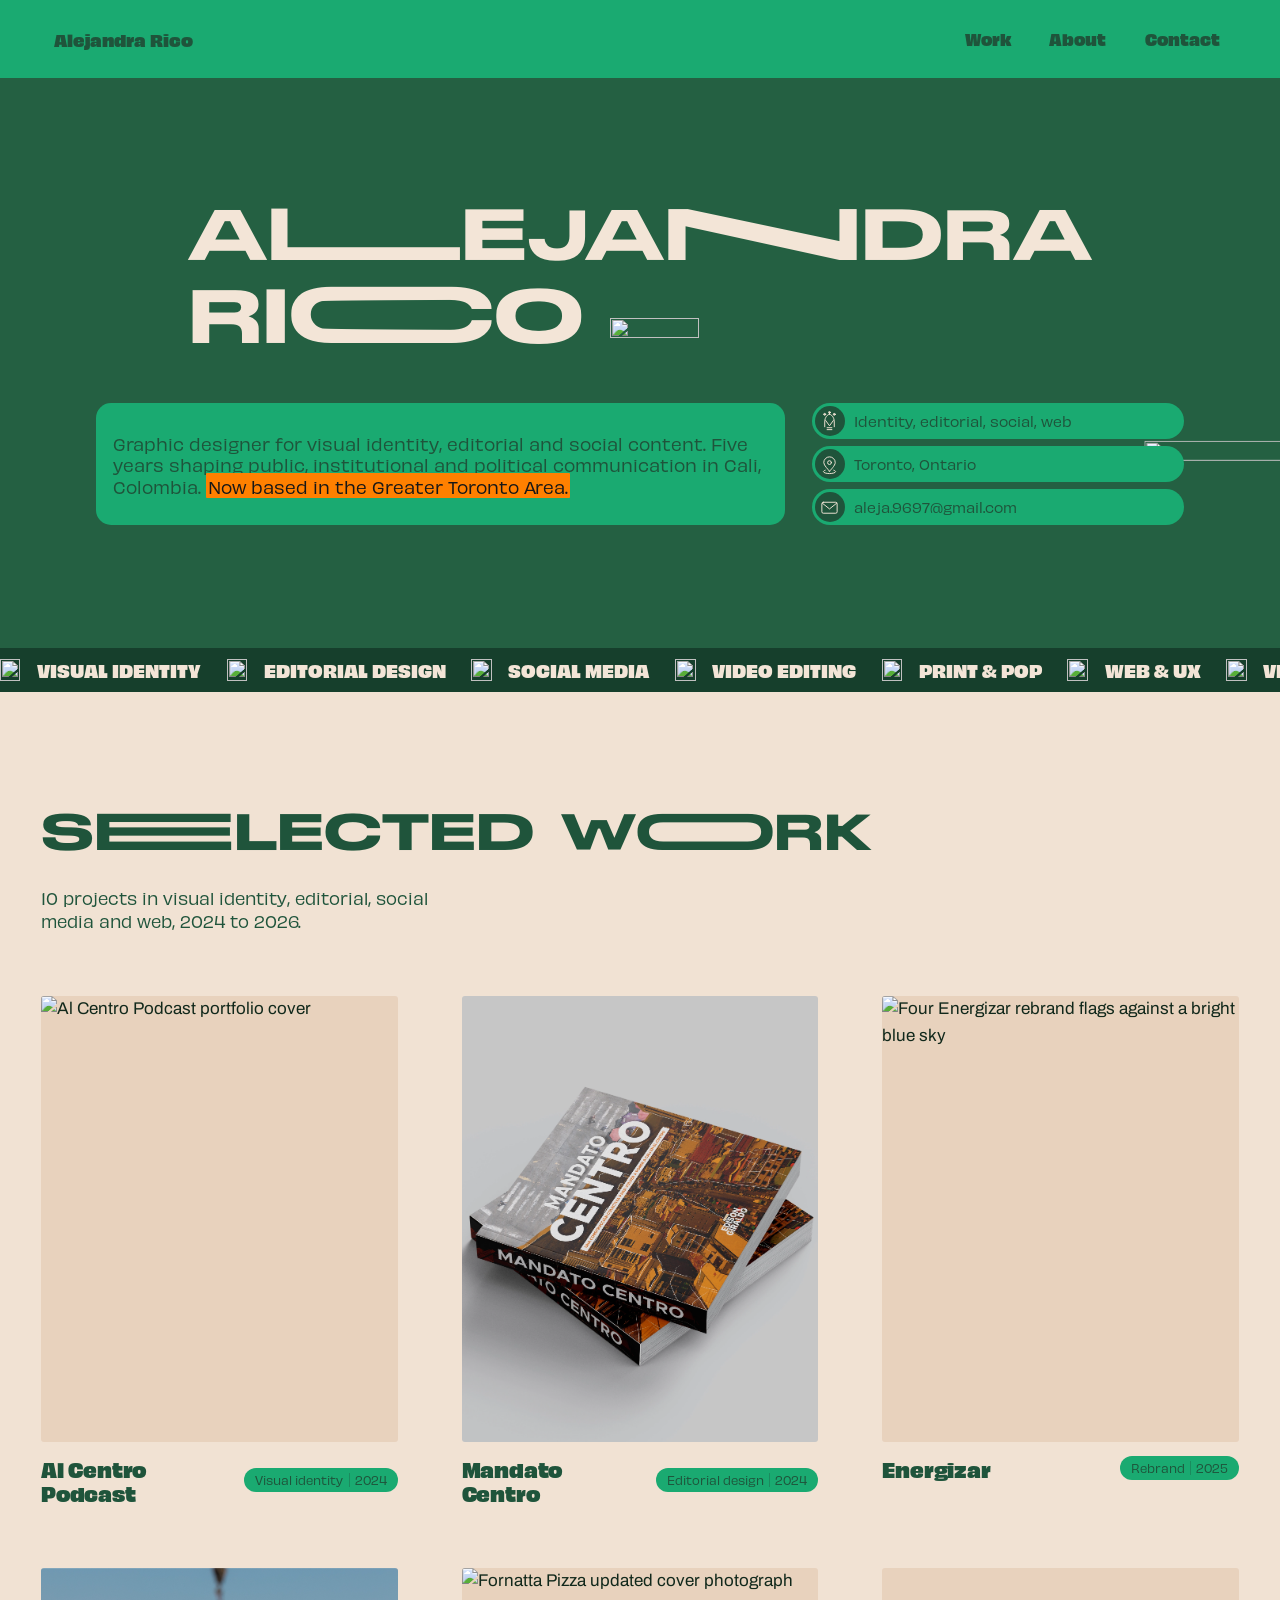
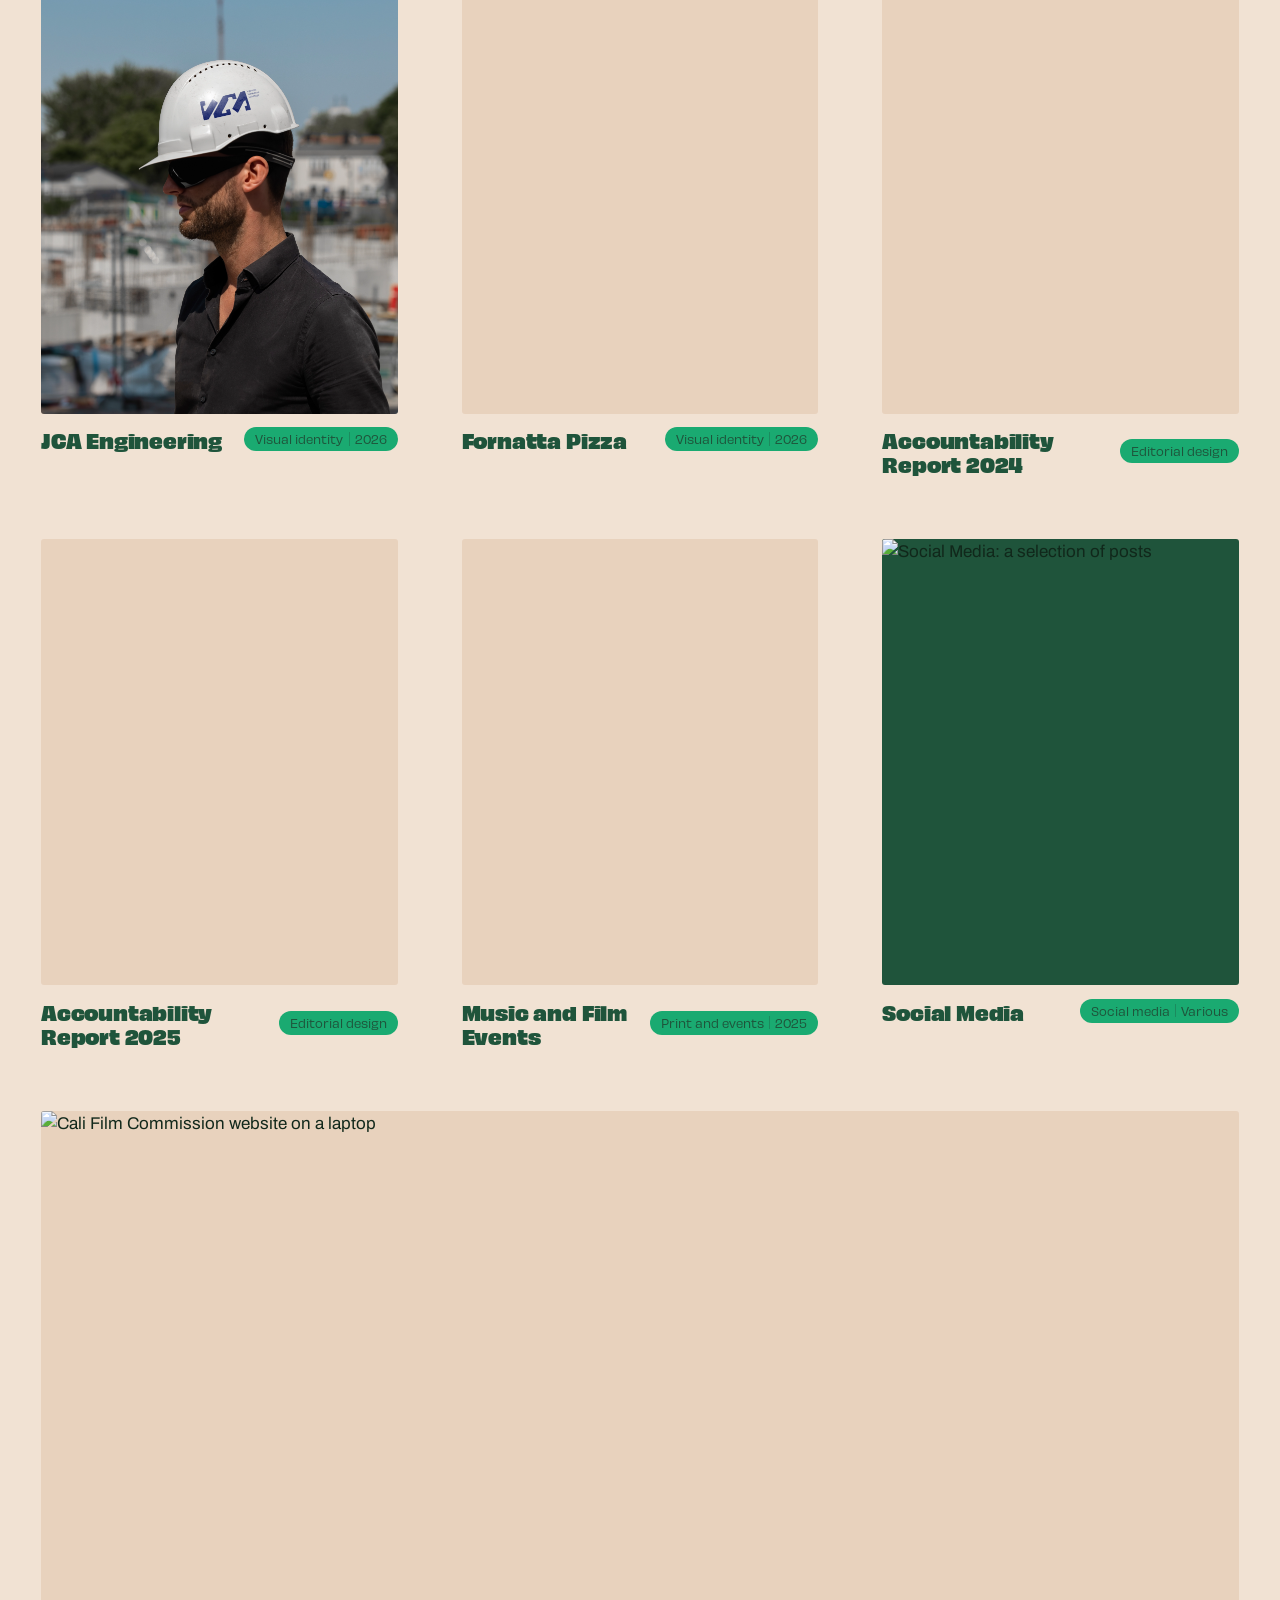
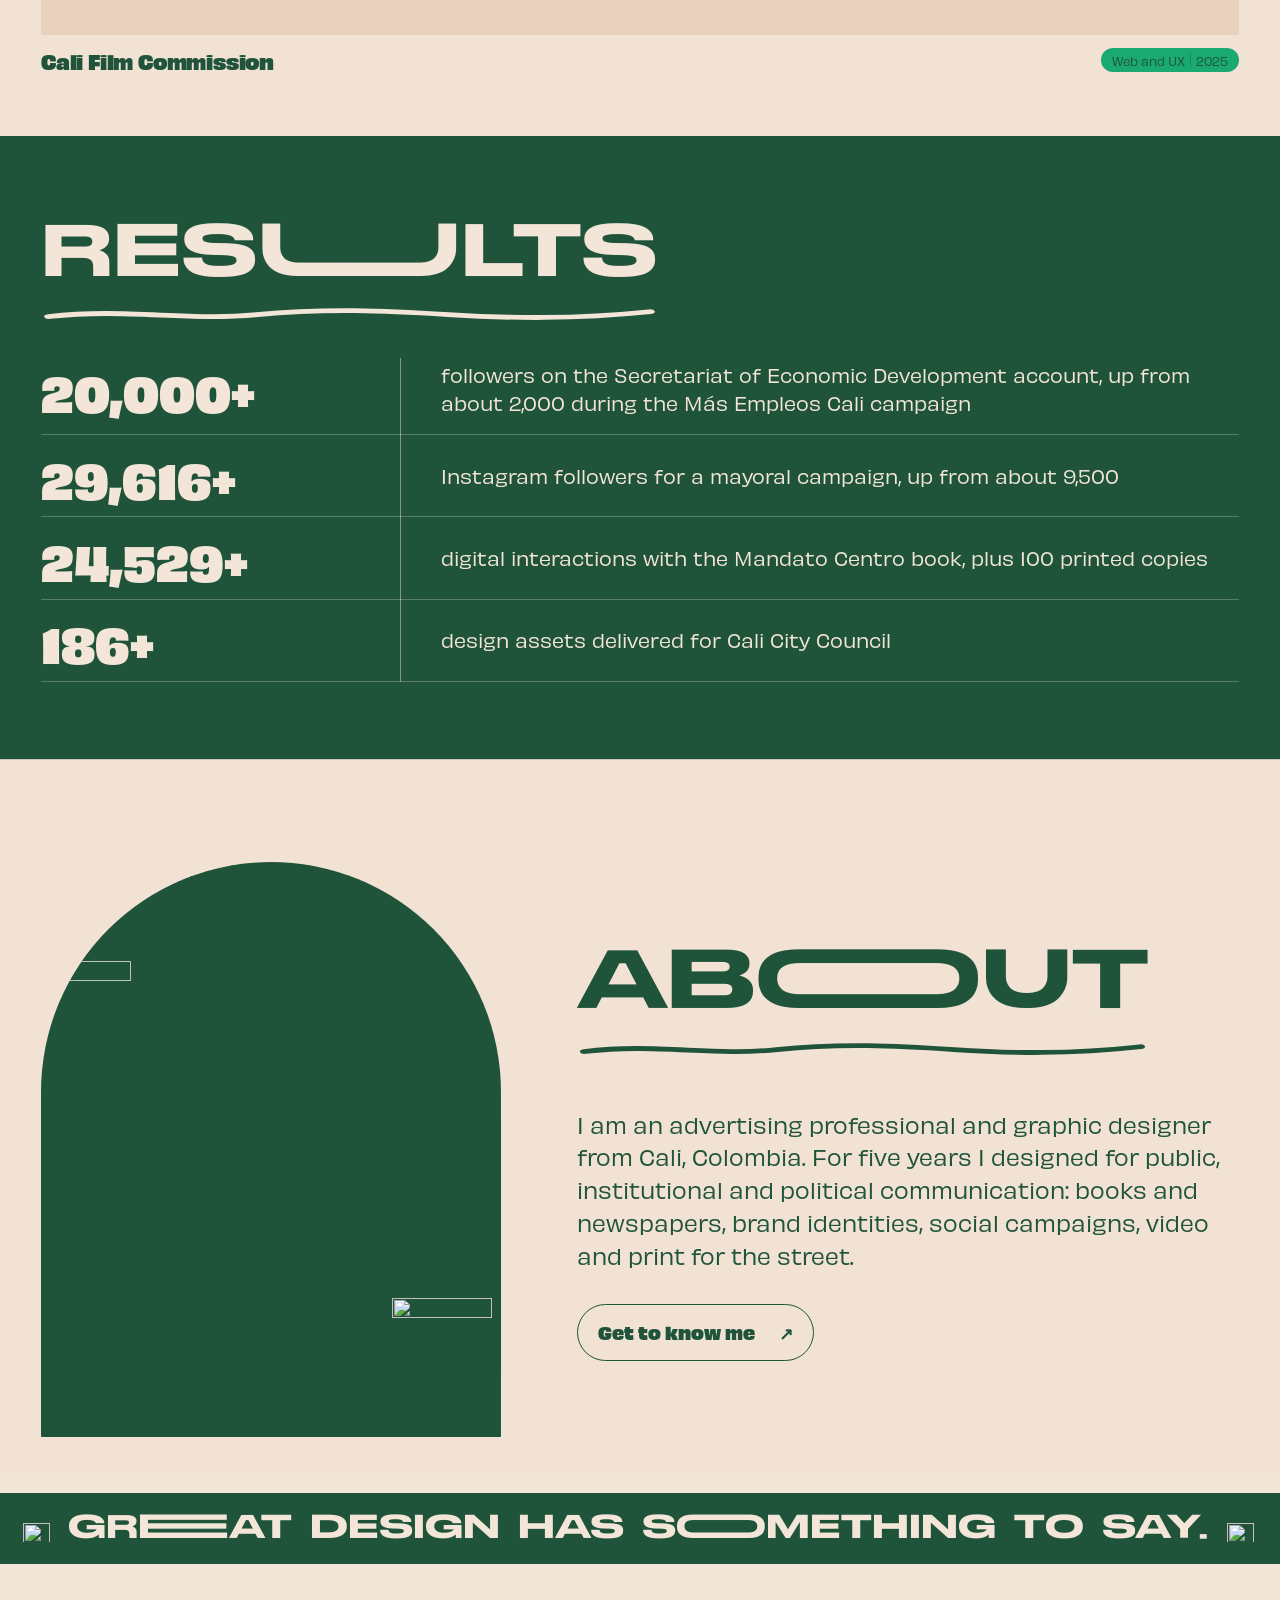
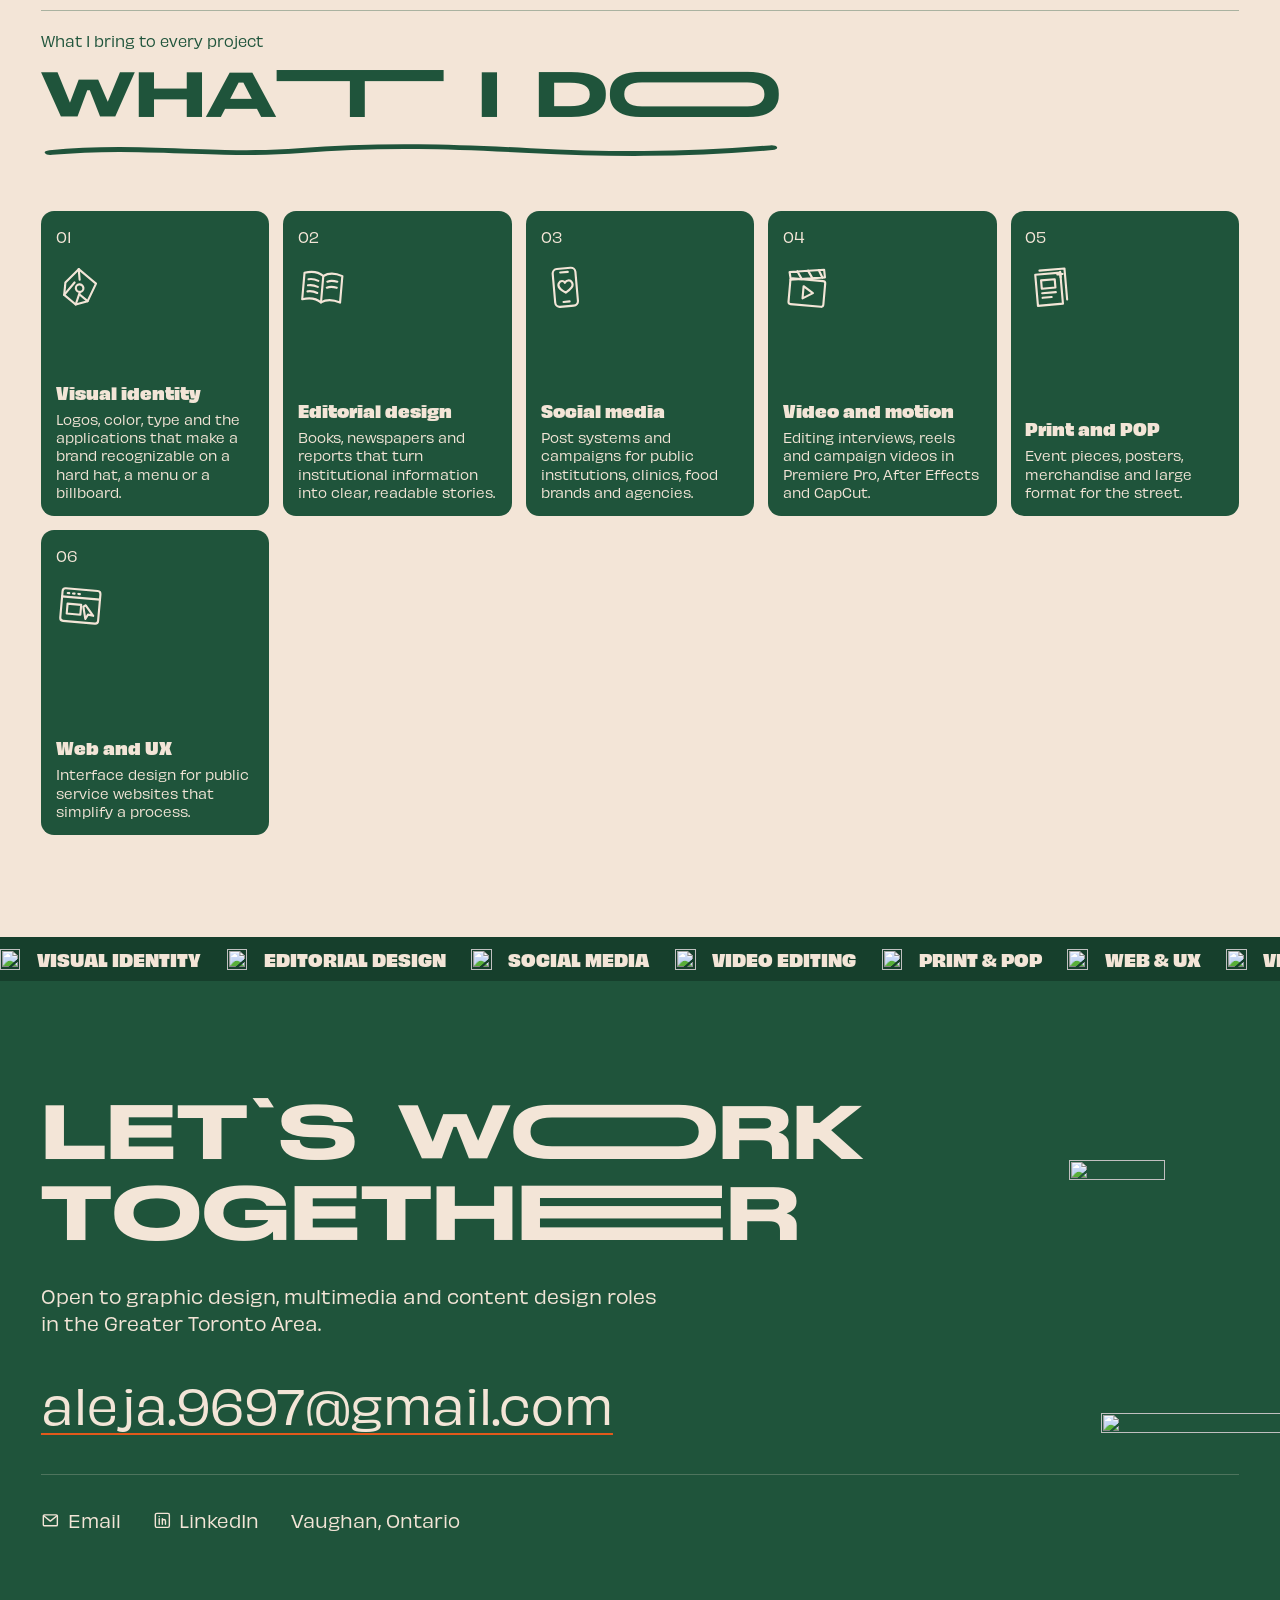
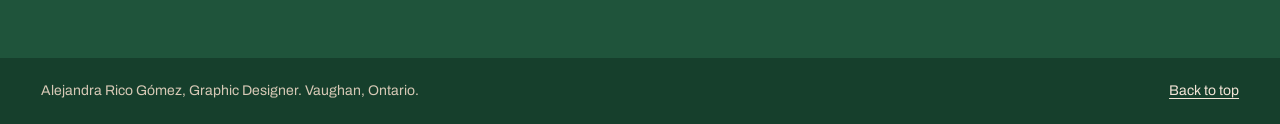
==== site/index.html @ 1a3ecdff "Update homepage covers for JCA and Accountability Report 2025" ====
<!doctype html>
<html lang="en">
<head>
<meta charset="utf-8">
<meta name="viewport" content="width=device-width, initial-scale=1">
<title>Alejandra Rico | Graphic Designer</title>
<meta name="description" content="Alejandra Rico is a graphic designer in the Greater Toronto Area working across visual identity, editorial design, social media and web.">
<meta name="theme-color" content="#1F543B">
<meta property="og:type" content="website">
<meta property="og:title" content="Alejandra Rico | Graphic Designer">
<meta property="og:description" content="Alejandra Rico is a graphic designer in the Greater Toronto Area working across visual identity, editorial design, social media and web.">
<meta property="og:image" content="https://alejandra-rico-portfolio.vercel.app/img/al-centro/01.webp">
<meta name="twitter:card" content="summary_large_image">
<link rel="icon" href="favicon.svg" type="image/svg+xml">
<link rel="preconnect" href="https://fonts.googleapis.com">
<link rel="preconnect" href="https://fonts.gstatic.com" crossorigin>
<link rel="stylesheet" href="https://fonts.googleapis.com/css2?family=Archivo:ital,wdth,wght@0,62..125,100..900;1,62..125,100..900&display=swap">
<link rel="stylesheet" href="assets/styles.css">
<script src="work-animation.js" defer></script></head>
<body class="is-home">

<a class="skip" href="#main">Skip to content</a>
<header class="site-header">
  <div class="wrap header-inner">
    <a class="brand" href=""><svg class="spark" viewBox="0 0 40 40" aria-hidden="true" focusable="false"><path d="M20 0l3.2 12.4L33.5 4.6l-6.1 11.2L40 20l-12.6 4.2 6.1 11.2-10.3-7.8L20 40l-3.2-12.4-10.3 7.8 6.1-11.2L0 20l12.6-4.2L6.5 4.6l10.3 7.8z"/></svg><span>Alejandra Rico</span></a>
    <nav aria-label="Main">
      <ul class="nav">
        <li><a href="#work">Work</a></li>
        <li><a href="about/">About</a></li>
        <li><a href="#contact">Contact</a></li>
      </ul>
    </nav>
  </div>
</header>
<main id="main">
<section class="hero hero-image-section hero-custom-grid" id="top" aria-labelledby="hero-custom-title">
  <div class="hero-intro-overlay" aria-hidden="true"><img class="hero-intro-star" src="/assets/img/estrella-marquee.svg" width="220" height="220" alt="" fetchpriority="high"></div>
  <div class="hero-grid-art" aria-hidden="true"></div>
  <img class="hero-side-star hero-side-star--left" src="/assets/img/star-side-left.svg" alt="" aria-hidden="true" width="1203" height="955">
  <img class="hero-side-star hero-side-star--right" src="/assets/img/star-side-right.svg" alt="" aria-hidden="true" width="802" height="1100">
  <div class="hero-grid-content">
    <h1 class="hero-grid-title" id="hero-custom-title">
      <span class="hero-grid-line hero-grid-line--first"><span class="hero-name-fit">ALLEJANNDRA</span></span>
      <span class="hero-grid-line hero-grid-line--second"><span class="hero-name-fit">RICCO</span><img class="hero-grid-star" src="/assets/img/estrella-marquee.svg" width="128" height="128" alt="" aria-hidden="true"></span>
    </h1>
    <div class="hero-grid-details hero-grid-details--html">
      <div class="hero-bio-card hero-enter hero-enter--bio">
        Graphic designer for visual identity, editorial and social content. Five years shaping public, institutional and political communication in Cali, Colombia. <span class="hero-bio-emphasis">Now based in the Greater Toronto Area.</span>
      </div>
      <div class="hero-info-card hero-enter hero-enter--facts" aria-label="Professional details">
        <div class="hero-info-pill"><span class="hero-pill-icon"><svg viewBox="0 0 44 44" aria-hidden="true"><path d="M12 33 V23 C12 12 19 7 22 7 C25 7 32 12 32 23 V33 M14 20 L22 31 L30 20 M17 35 H27 M17 39 H27 M10 7 L13 7 M22 3 V7 M31 7 L34 7"/><circle cx="12" cy="7" r="2"/><circle cx="22" cy="3" r="2"/><circle cx="32" cy="7" r="2"/></svg></span><span>Identity, editorial, social, web</span></div>
        <div class="hero-info-pill"><span class="hero-pill-icon"><svg viewBox="0 0 44 44" aria-hidden="true"><path d="M22 36 C20 33 10 24 10 18 A12 12 0 1 1 34 18 C34 24 24 34 22 36 Z"/><circle cx="22" cy="18" r="4"/><path d="M13 34 C4 37 12 41 22 41 C32 41 40 37 31 34"/></svg></span><span>Toronto, Ontario</span></div>
        <a class="hero-info-pill" href="mailto:aleja.9697@gmail.com"><span class="hero-pill-icon"><svg viewBox="0 0 44 44" aria-hidden="true"><rect x="6" y="11" width="32" height="23" rx="3"/><path d="M7 13 L22 25 L37 13"/></svg></span><span>aleja.9697@gmail.com</span></a>
      </div>
    </div>
  </div>
</section>

<div class="skills-marquee" role="region" aria-label="Graphic design skills">
  <div class="skills-marquee-track">
    <div class="skills-marquee-set" >
      <span class="skills-marquee-item"><img class="skills-marquee-star" src="/assets/img/estrella-marquee.svg" alt="" aria-hidden="true" width="22" height="23" loading="eager">VISUAL IDENTITY</span><span class="skills-marquee-item"><img class="skills-marquee-star" src="/assets/img/estrella-marquee.svg" alt="" aria-hidden="true" width="22" height="23" loading="eager">EDITORIAL DESIGN</span><span class="skills-marquee-item"><img class="skills-marquee-star" src="/assets/img/estrella-marquee.svg" alt="" aria-hidden="true" width="22" height="23" loading="eager">SOCIAL MEDIA</span><span class="skills-marquee-item"><img class="skills-marquee-star" src="/assets/img/estrella-marquee.svg" alt="" aria-hidden="true" width="22" height="23" loading="eager">VIDEO EDITING</span><span class="skills-marquee-item"><img class="skills-marquee-star" src="/assets/img/estrella-marquee.svg" alt="" aria-hidden="true" width="22" height="23" loading="eager">PRINT & POP</span><span class="skills-marquee-item"><img class="skills-marquee-star" src="/assets/img/estrella-marquee.svg" alt="" aria-hidden="true" width="22" height="23" loading="eager">WEB & UX</span>
    </div><div class="skills-marquee-set" aria-hidden="true">
      <span class="skills-marquee-item"><img class="skills-marquee-star" src="/assets/img/estrella-marquee.svg" alt="" aria-hidden="true" width="22" height="23" loading="eager">VISUAL IDENTITY</span><span class="skills-marquee-item"><img class="skills-marquee-star" src="/assets/img/estrella-marquee.svg" alt="" aria-hidden="true" width="22" height="23" loading="eager">EDITORIAL DESIGN</span><span class="skills-marquee-item"><img class="skills-marquee-star" src="/assets/img/estrella-marquee.svg" alt="" aria-hidden="true" width="22" height="23" loading="eager">SOCIAL MEDIA</span><span class="skills-marquee-item"><img class="skills-marquee-star" src="/assets/img/estrella-marquee.svg" alt="" aria-hidden="true" width="22" height="23" loading="eager">VIDEO EDITING</span><span class="skills-marquee-item"><img class="skills-marquee-star" src="/assets/img/estrella-marquee.svg" alt="" aria-hidden="true" width="22" height="23" loading="eager">PRINT & POP</span><span class="skills-marquee-item"><img class="skills-marquee-star" src="/assets/img/estrella-marquee.svg" alt="" aria-hidden="true" width="22" height="23" loading="eager">WEB & UX</span>
    </div>
  </div>
</div>

<section class="work" id="work" aria-labelledby="work-title">
  <div class="wrap">
    <div class="section-head">
      <h2 id="work-title" class="section-title work-custom-title"><span class="work-highlight-base">SEELECTED WOORK</span><span class="work-highlight-reveal" aria-hidden="true">SEELECTED WOORK</span></h2>
      <p class="section-note">10 projects in visual identity, editorial, social media and web, 2024 to 2026.</p>
    </div>
<div class="work-row">
  <a class="work-item span-7" href="work/al-centro/" style="--span:7">
    <span class="work-media"><img class="" src="img/al-centro/08.webp" width="4500" height="5625" alt="Al Centro Podcast portfolio cover" fetchpriority="high" decoding="async" style="object-position:50% 48%"><img class="work-lens-image" src="img/al-centro/12.webp" width="4500" height="5625" alt="" aria-hidden="true" loading="lazy" decoding="async"></span>
    <span class="work-caption">
      <span class="work-title">Al Centro Podcast</span>   
<span class="work-meta">
  <span class="work-tag"><span class="work-tag-discipline">Visual identity</span><span class="work-tag-year">2024</span></span>
</span>
    </span>
  </a>
  <a class="work-item span-5" href="work/mandato-centro/" style="--span:5">
    <span class="work-media"><img class="" src="img/mandato-centro/04.webp" width="3000" height="2250" alt="Mandato Centro book lying on a grey surface" fetchpriority="high" decoding="async" style="object-position:50% 50%"><img class="work-lens-image" src="img/mandato-centro/05.webp" width="3000" height="2250" alt="" aria-hidden="true" loading="lazy" decoding="async"></span>
    <span class="work-caption">
      <span class="work-title">Mandato Centro</span>   
<span class="work-meta">
  <span class="work-tag"><span class="work-tag-discipline">Editorial design</span><span class="work-tag-year">2024</span></span>
</span>
    </span>
  </a>
</div>
<div class="work-row">
  <a class="work-item span-4" href="work/energizar/" style="--span:4">
    <span class="work-media"><img class="" src="img/energizar/06.jpg" width="1536" height="1024" alt="Four Energizar rebrand flags against a bright blue sky" loading="lazy" decoding="async" style="object-position:50% 55%"><img class="work-lens-image" src="img/energizar/02.webp" width="1222" height="1287" alt="" aria-hidden="true" loading="lazy" decoding="async"></span>
    <span class="work-caption">
      <span class="work-title">Energizar</span>   
<span class="work-meta">
  <span class="work-tag"><span class="work-tag-discipline">Rebrand</span><span class="work-tag-year">2025</span></span>
</span>
    </span>
  </a>
  <a class="work-item span-4" href="work/jca/" style="--span:4">
    <span class="work-media"><img class="" src="img/jca/08.webp" width="5333" height="3557" alt="JCA Engineering portfolio cover" loading="lazy" decoding="async" style="object-position:57% 50%"><img class="work-lens-image" src="img/jca/02.webp" width="5000" height="3333" alt="" aria-hidden="true" loading="lazy" decoding="async"></span>
    <span class="work-caption">
      <span class="work-title">JCA Engineering</span>   
<span class="work-meta">
  <span class="work-tag"><span class="work-tag-discipline">Visual identity</span><span class="work-tag-year">2026</span></span>
</span>
    </span>
  </a>
  <a class="work-item span-4" href="work/fornatta/" style="--span:4">
    <span class="work-media"><img class="" src="img/fornatta/07.webp" width="4500" height="5625" alt="Fornatta Pizza updated cover photograph" loading="lazy" decoding="async" style="object-position:50% 40%"><img class="work-lens-image" src="img/fornatta/05.webp" width="2250" height="2813" alt="" aria-hidden="true" loading="lazy" decoding="async"></span>
    <span class="work-caption">
      <span class="work-title">Fornatta Pizza</span>   
<span class="work-meta">
  <span class="work-tag"><span class="work-tag-discipline">Visual identity</span><span class="work-tag-year">2026</span></span>
</span>
    </span>
  </a>
</div>
<div class="work-row">
  <a class="work-item span-6" href="work/accountability-report-2024/" style="--span:6">
    <span class="work-media"><img class="" src="img/accountability-report-2024/09.webp" width="5000" height="3333" alt="2024 accountability report featured photograph for homepage" loading="lazy" decoding="async" style="object-position:50% 50%"><img class="work-lens-image" src="img/accountability-report-2024/08.webp" width="1044" height="710" alt="" aria-hidden="true" loading="lazy" decoding="async"></span>
    <span class="work-caption">
      <span class="work-title">Accountability Report 2024</span>   
<span class="work-meta">
  <span class="work-tag"><span class="work-tag-discipline">Editorial design</span></span>
</span>
    </span>
  </a>
  <a class="work-item span-6" href="work/accountability-report-2025/" style="--span:6">
    <span class="work-media"><img class="" src="img/accountability-report-2025/04.webp" width="3016" height="4540" alt="The newspaper posted on a graffiti covered wall" loading="lazy" decoding="async" style="object-position:50% 50%"><img class="work-lens-image" src="img/accountability-report-2025/01.webp" width="2500" height="1667" alt="" aria-hidden="true" loading="lazy" decoding="async"></span>
    <span class="work-caption">
      <span class="work-title">Accountability Report 2025</span>   
<span class="work-meta">
  <span class="work-tag"><span class="work-tag-discipline">Editorial design</span></span>
</span>
    </span>
  </a>
</div>
<div class="work-row">
  <a class="work-item span-6" href="work/music-film-events/" style="--span:6">
    <span class="work-media"><img class="" src="img/music-film-events/01.jpg" width="1536" height="1024" alt="Cali Ruge poster in a street kiosk" loading="lazy" decoding="async" style="object-position:50% 35%"><img class="work-lens-image" src="img/music-film-events/05.webp" width="1200" height="1600" alt="" aria-hidden="true" loading="lazy" decoding="async"></span>
    <span class="work-caption">
      <span class="work-title">Music and Film Events</span>   
<span class="work-meta">
  <span class="work-tag"><span class="work-tag-discipline">Print and events</span><span class="work-tag-year">2025</span></span>
</span>
    </span>
  </a>
  <a class="work-item span-6 is-contain" href="work/social-media/" style="--span:6">
    <span class="work-media"><img class="" src="img/social-media/cover.webp" width="1410" height="1060" alt="Social Media: a selection of posts" loading="lazy" decoding="async"></span>
    <span class="work-caption">
      <span class="work-title">Social Media</span>   
<span class="work-meta">
  <span class="work-tag"><span class="work-tag-discipline">Social media</span><span class="work-tag-year">Various</span></span>
</span>
    </span>
  </a>
</div>
<div class="work-row">
  <a class="work-item span-12 is-featured-wide" href="work/cali-film-commission/" style="--span:12">
    <span class="work-media"><img class="" src="img/cali-film-commission/01.webp" width="1800" height="944" alt="Cali Film Commission website on a laptop" loading="lazy" decoding="async" style="object-position:50% 50%"><img class="work-lens-image" src="img/cali-film-commission/02.webp" width="820" height="1800" alt="" aria-hidden="true" loading="lazy" decoding="async"></span>
    <span class="work-caption">
      <span class="work-title">Cali Film Commission</span>   
<span class="work-meta">
  <span class="work-tag"><span class="work-tag-discipline">Web and UX</span><span class="work-tag-year">2025</span></span>
</span>
    </span>
  </a>
</div>
  </div>
</section>

<section class="about results-section" id="results" aria-labelledby="results-title">
  <div class="wrap impact-wrap">
    <h2 class="cv-title about-drawn-title" id="results-title"><span>RESUULTS</span><svg class="about-underline" viewBox="0 0 300 20" preserveAspectRatio="none" aria-hidden="true" focusable="false"><path d="M4 12 C 41 3, 71 17, 105 10 S 168 6, 198 10 S 259 15, 296 7" pathLength="100" /></svg></h2>
    <dl class="impact">
      <div class="impact-item"><dt class="impact-value">20,000+</dt><dd class="impact-label">followers on the Secretariat of Economic Development account, up from about 2,000 during the Más Empleos Cali campaign</dd></div>
      <div class="impact-item"><dt class="impact-value">30,000+</dt><dd class="impact-label">Instagram followers for a mayoral campaign, up from about 9,500</dd></div>
      <div class="impact-item"><dt class="impact-value">25,000+</dt><dd class="impact-label">digital interactions with the Mandato Centro book, plus 100 printed copies</dd></div>
      <div class="impact-item"><dt class="impact-value">190+</dt><dd class="impact-label">design assets delivered for Cali City Council</dd></div>
    </dl>
  </div>
</section>

<section class="about about-teaser" id="about" aria-labelledby="about-title">
  <div class="wrap about-grid">
    <figure class="about-portrait about-portrait--animated">
      <img class="" src="img/about/01.webp" width="619" height="1100" alt="Portrait of Alejandra Rico Gómez" loading="lazy" decoding="async">
      <img class="about-portrait-star" src="/assets/img/estrella-marquee.svg" alt="" aria-hidden="true" width="130" height="130" loading="lazy" decoding="async">
      <img class="about-portrait-star about-portrait-star--second" src="/assets/img/estrella-marquee.svg" alt="" aria-hidden="true" width="130" height="130" loading="lazy" decoding="async">
    </figure>
    <div class="about-body">
      <h2 id="about-title" class="section-title about-drawn-title"><span>ABOOUT</span><svg class="about-underline" viewBox="0 0 300 20" preserveAspectRatio="none" aria-hidden="true" focusable="false"><path d="M4 12 C 41 3, 71 17, 105 10 S 168 6, 198 10 S 259 15, 296 7" pathLength="100" /></svg></h2>
      <p class="lede">I am an advertising professional and graphic designer from Cali, Colombia. For five years I designed for public, institutional and political communication: books and newspapers, brand identities, social campaigns, video and print for the street.</p>
      <a class="about-cta" href="about/">Get to know me <span aria-hidden="true">↗</span></a>
    </div>
  </div>
</section>
<section class="quote-motion-section" aria-label="GREEAT DESIGN HAS SOOMETHING TO SAY.">
  <div class="quote-motion-band">
    <div class="quote-motion-track" aria-hidden="true">
      <div class="quote-motion-group"><span class="quote-motion-item"><img src="/assets/img/estrella-marquee.svg" width="42" height="42" alt="" aria-hidden="true"><span>GREEAT DESIGN HAS SOOMETHING TO SAY.</span><img src="/assets/img/estrella-marquee.svg" width="42" height="42" alt="" aria-hidden="true"></span><span class="quote-motion-item"><img src="/assets/img/estrella-marquee.svg" width="42" height="42" alt="" aria-hidden="true"><span>GREEAT DESIGN HAS SOOMETHING TO SAY.</span><img src="/assets/img/estrella-marquee.svg" width="42" height="42" alt="" aria-hidden="true"></span></div>
      <div class="quote-motion-group"><span class="quote-motion-item"><img src="/assets/img/estrella-marquee.svg" width="42" height="42" alt="" aria-hidden="true"><span>GREEAT DESIGN HAS SOOMETHING TO SAY.</span><img src="/assets/img/estrella-marquee.svg" width="42" height="42" alt="" aria-hidden="true"></span><span class="quote-motion-item"><img src="/assets/img/estrella-marquee.svg" width="42" height="42" alt="" aria-hidden="true"><span>GREEAT DESIGN HAS SOOMETHING TO SAY.</span><img src="/assets/img/estrella-marquee.svg" width="42" height="42" alt="" aria-hidden="true"></span></div>
    </div>
  </div>
</section>
<section class="services-section" id="services" aria-labelledby="services-title">
  <div class="wrap">
    <div class="services-heading">
      <span class="services-eyebrow">What I bring to every project</span>
      <h2 class="services-title about-drawn-title" id="services-title"><span>WHATT I DOO</span><svg class="about-underline" viewBox="0 0 300 20" preserveAspectRatio="none" aria-hidden="true" focusable="false"><path d="M4 12 C 41 3, 71 17, 105 10 S 168 6, 198 10 S 259 15, 296 7" pathLength="100" /></svg></h2>
    </div>
    <div class="services-grid">
      <article class="service-card service-card--0">
        <span class="service-number">01</span>
        <svg class="service-art" viewBox="0 0 64 64" fill="none" stroke="currentColor" stroke-width="2.8" stroke-linecap="round" stroke-linejoin="round" aria-hidden="true" focusable="false"><path d="M32 8 53 29 40 51 24 54 10 40 13 24Z"/><path d="M32 8v14M10 40l15-15M40 51l-9-9"/><circle cx="31" cy="33" r="5"/><path d="m31 38-7 16"/></svg>
        <div class="service-content">
          <h3 class="service-name">Visual identity</h3>
          <p class="service-description">Logos, color, type and the applications that make a brand recognizable on a hard hat, a menu or a billboard.</p>
        </div>
      </article>
      <article class="service-card service-card--1">
        <span class="service-number">02</span>
        <svg class="service-art" viewBox="0 0 64 64" fill="none" stroke="currentColor" stroke-width="2.8" stroke-linecap="round" stroke-linejoin="round" aria-hidden="true" focusable="false"><path d="M32 17c-7-5-16-5-25-2v35c9-3 18-3 25 2 7-5 16-5 25-2V15c-9-3-18-3-25 2Z"/><path d="M32 17v35M13 23c4-1 8-1 13 1M13 31c4-1 8-1 13 1M38 24c4-2 8-2 13-1M38 32c4-2 8-2 13-1"/><path d="M13 39c4-1 8-1 13 1"/></svg>
        <div class="service-content">
          <h3 class="service-name">Editorial design</h3>
          <p class="service-description">Books, newspapers and reports that turn institutional information into clear, readable stories.</p>
        </div>
      </article>
      <article class="service-card service-card--2">
        <span class="service-number">03</span>
        <svg class="service-art" viewBox="0 0 64 64" fill="none" stroke="currentColor" stroke-width="2.8" stroke-linecap="round" stroke-linejoin="round" aria-hidden="true" focusable="false"><rect x="17" y="7" width="30" height="50" rx="6"/><path d="M27 12h10M28 51h8"/><path d="M32 39c-6-4-11-8-8-13 2-4 7-3 8 0 2-3 7-4 9 0 3 5-2 9-9 13Z"/></svg>
        <div class="service-content">
          <h3 class="service-name">Social media</h3>
          <p class="service-description">Post systems and campaigns for public institutions, clinics, food brands and agencies.</p>
        </div>
      </article>
      <article class="service-card service-card--3">
        <span class="service-number">04</span>
        <svg class="service-art" viewBox="0 0 64 64" fill="none" stroke="currentColor" stroke-width="2.8" stroke-linecap="round" stroke-linejoin="round" aria-hidden="true" focusable="false"><rect x="9" y="22" width="46" height="34" rx="3"/><path d="M9 22 7 14 52 7l2 10-45 7M17 12l7 10M31 10l7 10M45 8l6 10"/><path d="m27 31 13 8-13 8V31Z"/></svg>
        <div class="service-content">
          <h3 class="service-name">Video and motion</h3>
          <p class="service-description">Editing interviews, reels and campaign videos in Premiere Pro, After Effects and CapCut.</p>
        </div>
      </article>
      <article class="service-card service-card--4">
        <span class="service-number">05</span>
        <svg class="service-art" viewBox="0 0 64 64" fill="none" stroke="currentColor" stroke-width="2.8" stroke-linecap="round" stroke-linejoin="round" aria-hidden="true" focusable="false"><path d="M15 14h33v41H15zM21 9h33v41"/><path d="M22 22h18v11H22zM22 39h18M22 45h12"/><path d="M44 16h7m-3-3v7"/></svg>
        <div class="service-content">
          <h3 class="service-name">Print and POP</h3>
          <p class="service-description">Event pieces, posters, merchandise and large format for the street.</p>
        </div>
      </article>
      <article class="service-card service-card--5">
        <span class="service-number">06</span>
        <svg class="service-art" viewBox="0 0 64 64" fill="none" stroke="currentColor" stroke-width="2.8" stroke-linecap="round" stroke-linejoin="round" aria-hidden="true" focusable="false"><rect x="7" y="10" width="50" height="43" rx="4"/><path d="M7 21h50M14 16h2M21 16h2M28 16h2M15 30h18v13H15z"/><path d="m39 30 11 13-7-1-3 6-4-16Z"/></svg>
        <div class="service-content">
          <h3 class="service-name">Web and UX</h3>
          <p class="service-description">Interface design for public service websites that simplify a process.</p>
        </div>
      </article>
    </div>
  </div>
</section>

<div class="skills-marquee" role="region" aria-label="Graphic design skills">
  <div class="skills-marquee-track">
    <div class="skills-marquee-set" >
      <span class="skills-marquee-item"><img class="skills-marquee-star" src="/assets/img/estrella-marquee.svg" alt="" aria-hidden="true" width="22" height="23" loading="eager">VISUAL IDENTITY</span><span class="skills-marquee-item"><img class="skills-marquee-star" src="/assets/img/estrella-marquee.svg" alt="" aria-hidden="true" width="22" height="23" loading="eager">EDITORIAL DESIGN</span><span class="skills-marquee-item"><img class="skills-marquee-star" src="/assets/img/estrella-marquee.svg" alt="" aria-hidden="true" width="22" height="23" loading="eager">SOCIAL MEDIA</span><span class="skills-marquee-item"><img class="skills-marquee-star" src="/assets/img/estrella-marquee.svg" alt="" aria-hidden="true" width="22" height="23" loading="eager">VIDEO EDITING</span><span class="skills-marquee-item"><img class="skills-marquee-star" src="/assets/img/estrella-marquee.svg" alt="" aria-hidden="true" width="22" height="23" loading="eager">PRINT & POP</span><span class="skills-marquee-item"><img class="skills-marquee-star" src="/assets/img/estrella-marquee.svg" alt="" aria-hidden="true" width="22" height="23" loading="eager">WEB & UX</span>
    </div><div class="skills-marquee-set" aria-hidden="true">
      <span class="skills-marquee-item"><img class="skills-marquee-star" src="/assets/img/estrella-marquee.svg" alt="" aria-hidden="true" width="22" height="23" loading="eager">VISUAL IDENTITY</span><span class="skills-marquee-item"><img class="skills-marquee-star" src="/assets/img/estrella-marquee.svg" alt="" aria-hidden="true" width="22" height="23" loading="eager">EDITORIAL DESIGN</span><span class="skills-marquee-item"><img class="skills-marquee-star" src="/assets/img/estrella-marquee.svg" alt="" aria-hidden="true" width="22" height="23" loading="eager">SOCIAL MEDIA</span><span class="skills-marquee-item"><img class="skills-marquee-star" src="/assets/img/estrella-marquee.svg" alt="" aria-hidden="true" width="22" height="23" loading="eager">VIDEO EDITING</span><span class="skills-marquee-item"><img class="skills-marquee-star" src="/assets/img/estrella-marquee.svg" alt="" aria-hidden="true" width="22" height="23" loading="eager">PRINT & POP</span><span class="skills-marquee-item"><img class="skills-marquee-star" src="/assets/img/estrella-marquee.svg" alt="" aria-hidden="true" width="22" height="23" loading="eager">WEB & UX</span>
    </div>
  </div>
</div>
</main>
<section class="contact" id="contact" aria-labelledby="contact-title">
  <img class="contact-side-star contact-side-star--left" src="/assets/img/star-side-left.svg" alt="" aria-hidden="true" width="1203" height="955">
  <img class="contact-side-star contact-side-star--right" src="/assets/img/star-side-right.svg" alt="" aria-hidden="true" width="802" height="1100">
  <div class="wrap">
    <h2 class="contact-title" id="contact-title">LET’S WOORK TOGETHEER</h2>
    <img class="contact-accent-star" src="/assets/img/estrella-marquee.svg" alt="" aria-hidden="true" width="140" height="140" loading="lazy" decoding="async">
    <p class="contact-lede">Open to graphic design, multimedia and content design roles in the Greater Toronto Area.</p>
    <a class="contact-email" href="mailto:aleja.9697@gmail.com">aleja.9697@gmail.com</a>
    <ul class="contact-links">
      <li><a href="mailto:aleja.9697@gmail.com"><svg class="icon" viewBox="0 0 24 24" aria-hidden="true" focusable="false"><rect x="3" y="5" width="18" height="14" rx="1.5"/><path d="m3.5 6 8.5 7 8.5-7"/></svg><span>Email</span></a></li>
      <li><a href="https://www.linkedin.com/in/alexaricogo01/" target="_blank" rel="noopener"><svg class="icon" viewBox="0 0 24 24" aria-hidden="true" focusable="false"><rect x="3" y="3" width="18" height="18" rx="2"/><path d="M8 10v7M8 7v.01M12 17v-4a2 2 0 0 1 4 0v4M12 10v7"/></svg><span>LinkedIn</span></a></li>
      <li class="contact-place">Vaughan, Ontario</li>
    </ul>
  </div>
</section>
<footer class="site-footer">
  <div class="wrap footer-inner">
    <p>Alejandra Rico Gómez, Graphic Designer. Vaughan, Ontario.</p>
    <p><a href="#top">Back to top</a></p>
  </div>
</footer>
</body>
</html>
---- site/assets/styles.css ----
/* Alejandra Rico portfolio
   Palette and type drawn from her own portfolio: forest green, sand, ember spark.
   Typeface: Archivo (variable width + weight). */

@font-face {
  font-family: 'Stretch Pro';
  src: url('./fonts/StretchPro.otf') format('opentype');
  font-weight: 400;
  font-style: normal;
  font-display: swap;
}
@font-face {
  font-family: 'Obviously';
  src: url('./fonts/fonnts.com-Obviously_Blck.otf') format('opentype');
  font-weight: 900;
  font-style: normal;
  font-display: swap;
}
@font-face {
  font-family: 'Obviously';
  src: url('./fonts/fonnts.com-Obviously.otf') format('opentype');
  font-weight: 400;
  font-style: normal;
  font-display: swap;
}
:root {
  --forest: #1f543b;
  --forest-deep: #163f2c;
  --sand: #f1e2d3;
  --sand-deep: #e8d2bd;
  --paper: #f8efe6;
  --ink: #11281b;
  --ink-soft: #3f5446;
  --on-forest: #f3e5d7;
  --on-forest-soft: #d7c9b6;
  --ember: #e2591b;
  --rule: rgba(17, 40, 27, 0.16);
  --rule-forest: rgba(243, 229, 215, 0.22);

  --gutter: clamp(1rem, 3.2vw, 2.75rem);
  --max: 1440px;
  --space-1: 0.5rem;
  --space-2: 1rem;
  --space-3: 1.5rem;
  --space-4: 2.5rem;
  --space-5: 4rem;
  --space-6: clamp(4rem, 9vw, 8rem);

  --text: 1.0625rem;
  --small: 0.875rem;
  --ease: cubic-bezier(0.2, 0.7, 0.1, 1);
  color-scheme: light;
}

*,
*::before,
*::after { box-sizing: border-box; }

html { -webkit-text-size-adjust: 100%; scroll-behavior: smooth; }
@media (prefers-reduced-motion: reduce) { html { scroll-behavior: auto; } }

body {
  margin: 0;
  background: var(--sand);
  color: var(--ink);
  font-family: 'Archivo', system-ui, -apple-system, 'Segoe UI', sans-serif;
  font-size: var(--text);
  line-height: 1.55;
  font-stretch: 100%;
  font-weight: 400;
  -webkit-font-smoothing: antialiased;
  text-rendering: optimizeLegibility;
}

::selection { background: var(--forest); color: var(--on-forest); }
.hero ::selection, .contact ::selection { background: var(--on-forest); color: var(--forest); }
html { scrollbar-color: var(--forest) var(--sand-deep); }

img { display: block; max-width: 100%; height: auto; }
h1, h2, h3, p, dl, dd, ul, ol, figure { margin: 0; }
ul, ol { padding: 0; list-style: none; }
a { color: inherit; }

:focus-visible {
  outline: 2px solid var(--ember);
  outline-offset: 3px;
  border-radius: 2px;
}

.wrap {
  width: 100%;
  max-width: var(--max);
  margin-inline: auto;
  padding-inline: var(--gutter);
}

.icon {
  width: 1.1em;
  height: 1.1em;
  fill: none;
  stroke: currentColor;
  stroke-width: 1.8;
  stroke-linecap: round;
  stroke-linejoin: round;
  flex: none;
}

.spark { fill: var(--ember); flex: none; }

.skip {
  position: absolute;
  left: var(--gutter);
  top: -100px;
  background: var(--ink);
  color: var(--paper);
  padding: 0.6rem 1rem;
  z-index: 10;
  text-decoration: none;
}
.skip:focus { top: 0.75rem; }

/* ---------- Header ---------- */
.site-header { position: relative; z-index: 2; }
.is-home .site-header { background: var(--forest); color: var(--on-forest); }
.header-inner {
  display: flex;
  align-items: center;
  justify-content: space-between;
  gap: var(--space-2);
  min-height: 4.25rem;
}
.brand {
  display: inline-flex;
  align-items: center;
  gap: 0.55rem;
  text-decoration: none;
  font-weight: 700;
  font-stretch: 115%;
  font-size: 1rem;
  letter-spacing: -0.005em;
  min-height: 44px;
}
.brand .spark { width: 1rem; height: 1rem; transition: transform 0.6s var(--ease); }
.brand:hover .spark { transform: rotate(45deg); }
.nav { display: flex; gap: clamp(0.25rem, 2vw, 1.75rem); }
.nav a {
  display: inline-flex;
  align-items: center;
  min-height: 44px;
  padding-inline: 0.4rem;
  text-decoration: none;
  font-size: 0.95rem;
  font-weight: 500;
  background-image: linear-gradient(currentColor, currentColor);
  background-size: 0 1.5px;
  background-repeat: no-repeat;
  background-position: 0.4rem calc(100% - 0.7rem);
  transition: background-size 0.3s var(--ease);
}
.nav a:hover { background-size: calc(100% - 0.8rem) 1.5px; }

/* ---------- Hero ---------- */
.hero {
  background: var(--forest);
  color: var(--on-forest);
  padding-block: clamp(2rem, 6vw, 5rem) clamp(2.5rem, 6vw, 5rem);
  overflow: hidden;
}
.hero .wrap { container-type: inline-size; }
.hero-name {
  font-family: 'Stretch Pro', sans-serif;
  font-stretch: normal;
  font-weight: 400;
  text-transform: uppercase;
  font-size: calc(100cqi / 12.5);
  line-height: 0.95;
  letter-spacing: 0;
  color: var(--on-forest);
}
.hero-name .line { display: flex; align-items: flex-start; gap: 0.08em; overflow: hidden; padding-bottom: 0.04em; }
.hero-name .line > span { display: block; }
.hero-name .spark { width: 0.34em; height: 0.34em; margin-top: 0.06em; }
@media (prefers-reduced-motion: no-preference) {
  .hero-name .line > span { animation: rise 0.9s var(--ease) both; }
  .hero-name .line:nth-child(2) > span { animation-delay: 0.08s; }
  .hero-name .spark { animation: spin-in 1.1s 0.25s var(--ease) both; }
  .hero-foot { animation: fade 0.8s 0.35s var(--ease) both; }
}
@keyframes rise { from { transform: translateY(105%); } to { transform: none; } }
@keyframes spin-in { from { transform: rotate(-90deg) scale(0.2); opacity: 0; } to { transform: none; opacity: 1; } }
@keyframes fade { from { opacity: 0; } to { opacity: 1; } }

.hero-foot {
  display: grid;
  grid-template-columns: minmax(0, 1.25fr) minmax(0, 1fr);
  gap: var(--space-4);
  margin-top: clamp(2rem, 5vw, 4rem);
  padding-top: var(--space-3);
  border-top: 1px solid var(--rule-forest);
}
.hero-statement {
  font-size: clamp(1.15rem, 1.9vw, 1.6rem);
  line-height: 1.35;
  font-weight: 400;
  max-width: 34ch;
  text-wrap: pretty;
}
.hero-statement a { color: inherit; }
.hero-facts { display: grid; gap: 0.9rem; align-content: start; font-size: 0.95rem; }
.hero-facts div { display: grid; grid-template-columns: 6.5rem 1fr; gap: 1rem; }
.hero-facts dt { color: var(--on-forest-soft); }
.hero-facts a { text-decoration-thickness: 1px; text-underline-offset: 3px; overflow-wrap: anywhere; }
.hero-facts a:hover { color: #fff; }

/* ---------- Section heads ---------- */
.section-head {
  display: flex;
  justify-content: space-between;
  align-items: baseline;
  gap: var(--space-3);
  flex-wrap: wrap;
  margin-bottom: var(--space-4);
}
.section-title {
  font-stretch: 125%;
  font-weight: 800;
  font-size: clamp(1.9rem, 4.4vw, 3.6rem);
  line-height: 0.95;
  letter-spacing: -0.02em;
  text-transform: uppercase;
}
.section-note { color: var(--ink-soft); max-width: 36ch; font-size: 0.95rem; }

/* ---------- Work grid ---------- */
.work { padding-block: var(--space-6) var(--space-5); }
.work-row {
  display: grid;
  grid-template-columns: repeat(12, minmax(0, 1fr));
  column-gap: clamp(0.75rem, 1.6vw, 1.5rem);
  margin-bottom: clamp(2rem, 4vw, 3.5rem);
}
.work-item {
  grid-column: span var(--span);
  text-decoration: none;
  display: block;
}
.work-media {
  display: block;
  overflow: hidden;
  height: clamp(260px, 36vw, 600px);
  background: var(--sand-deep);
  border-radius: 3px;
}
.work-row:has(.span-4) .work-media { height: clamp(260px, 32vw, 520px); }
.work-media img {
  width: 100%;
  height: 100%;
  object-fit: cover;
  transition: transform 0.9s var(--ease);
}
.work-item:hover .work-media img { transform: scale(1.025); }
.work-item.is-contain .work-media { background: var(--forest); }
.work-item.is-contain .work-media img { object-fit: contain; }
.work-caption {
  display: flex;
  justify-content: space-between;
  align-items: baseline;
  gap: 1rem;
  padding-top: 0.85rem;
}
.work-title {
  font-stretch: 112%;
  font-weight: 700;
  font-size: clamp(1.05rem, 1.5vw, 1.3rem);
  line-height: 1.2;
  letter-spacing: -0.01em;
}
.work-item:hover .work-title { text-decoration: underline; text-decoration-thickness: 1.5px; text-underline-offset: 4px; }
.work-meta {
  display: flex;
  gap: 1rem;
  color: var(--ink-soft);
  font-size: var(--small);
  white-space: nowrap;
}

/* ---------- About ---------- */
.about { padding-block: var(--space-5) var(--space-6); border-top: 1px solid var(--rule); }
.about-grid {
  display: grid;
  grid-template-columns: minmax(0, 5fr) minmax(0, 7fr);
  gap: clamp(2rem, 5vw, 5rem);
  align-items: end;
}
.about-portrait {
  background: var(--forest);
  border-radius: 999px 999px 3px 3px;
  overflow: hidden;
  aspect-ratio: 4 / 5;
  display: flex;
  align-items: flex-end;
  justify-content: center;
  max-width: 460px;
}
.about-portrait img { width: 70%; height: auto; }
.about-body { display: grid; gap: 1.1rem; max-width: 62ch; }
.about-body .section-title { margin-bottom: 0.4rem; }
.about-body p { color: var(--ink-soft); text-wrap: pretty; }
.about-body .lede { color: var(--ink); font-size: clamp(1.15rem, 1.7vw, 1.4rem); line-height: 1.4; }

.impact-wrap { margin-top: var(--space-6); }
.impact { display: grid; }
.impact-item {
  display: grid;
  grid-template-columns: minmax(9rem, 3fr) minmax(0, 7fr);
  gap: 0.25rem clamp(1rem, 3vw, 3rem);
  align-items: center;
  padding-block: 1.1rem;
  border-bottom: 1px solid var(--rule);
}
.impact-item:first-child { padding-top: 0.2rem; }
.impact-value {
  font-stretch: 125%;
  font-weight: 800;
  font-size: clamp(1.9rem, 3.6vw, 3.2rem);
  line-height: 1;
  letter-spacing: -0.02em;
  color: var(--forest);
  font-variant-numeric: tabular-nums;
}
.impact-label { font-size: clamp(1rem, 1.4vw, 1.2rem); color: var(--ink); max-width: 52ch; }

.cv {
  display: grid;
  grid-template-columns: minmax(0, 7fr) minmax(0, 5fr);
  gap: clamp(2rem, 5vw, 5rem);
  margin-top: var(--space-6);
}
.cv-title {
  font-size: var(--small);
  font-weight: 600;
  color: var(--ink-soft);
  padding-bottom: 0.75rem;
  margin-bottom: var(--space-3);
  border-bottom: 1px solid var(--rule);
}
.exp-list { display: grid; gap: var(--space-4); }
.exp-role { font-stretch: 112%; font-weight: 700; font-size: 1.2rem; line-height: 1.25; }
.exp-org { color: var(--ink-soft); margin-top: 0.15rem; }
.exp ul { margin-top: 0.8rem; display: grid; gap: 0.45rem; }
.exp ul li { position: relative; padding-left: 1.1rem; max-width: 62ch; }
.exp ul li::before {
  content: '';
  position: absolute;
  left: 0;
  top: 0.68em;
  width: 0.45rem;
  height: 2px;
  background: var(--ember);
}
.cv-side { display: grid; gap: var(--space-4); align-content: start; }
.plain-list { display: grid; gap: 1rem; }
.plain-list li { display: grid; gap: 0.1rem; }
.strong { font-weight: 600; }
.plain-list li span:not(.strong) { color: var(--ink-soft); font-size: 0.95rem; }
.tool-line { color: var(--ink); line-height: 1.7; }

.capabilities { margin-top: var(--space-6); }
.cap-list {
  display: grid;
  grid-template-columns: repeat(3, minmax(0, 1fr));
  column-gap: clamp(1.5rem, 3vw, 3rem);
  row-gap: var(--space-4);
}
.cap dt { font-stretch: 112%; font-weight: 700; font-size: 1.15rem; margin-bottom: 0.35rem; }
.cap dd { color: var(--ink-soft); max-width: 38ch; }

/* ---------- Contact ---------- */
.contact {
  background: var(--forest);
  color: var(--on-forest);
  padding-block: var(--space-6);
}
.contact-title {
  font-stretch: 125%;
  font-weight: 800;
  text-transform: uppercase;
  font-size: clamp(2.1rem, 7vw, 6.5rem);
  line-height: 0.92;
  letter-spacing: -0.02em;
  max-width: 12ch;
}
.contact-lede { margin-top: var(--space-3); max-width: 44ch; color: var(--on-forest-soft); font-size: 1.1rem; }
.contact-email {
  display: inline-block;
  margin-top: var(--space-4);
  font-stretch: 110%;
  font-weight: 600;
  font-size: clamp(1.3rem, 4.2vw, 3.4rem);
  line-height: 1.1;
  letter-spacing: -0.01em;
  text-decoration: underline;
  text-decoration-thickness: 2px;
  text-underline-offset: 0.18em;
  text-decoration-color: var(--ember);
  overflow-wrap: anywhere;
  transition: color 0.2s;
}
.contact-email:hover { color: #fff; }
.contact-links {
  display: flex;
  flex-wrap: wrap;
  gap: 0.75rem 2rem;
  align-items: center;
  margin-top: var(--space-4);
  padding-top: var(--space-3);
  border-top: 1px solid var(--rule-forest);
}
.contact-links a {
  display: inline-flex;
  align-items: center;
  gap: 0.5rem;
  min-height: 44px;
  text-decoration: none;
  font-weight: 500;
}
.contact-links a:hover span { text-decoration: underline; text-underline-offset: 4px; }
.contact-place { color: var(--on-forest-soft); }

.site-footer { background: var(--forest-deep); color: var(--on-forest-soft); font-size: var(--small); }
.footer-inner { display: flex; justify-content: space-between; gap: 1rem; flex-wrap: wrap; padding-block: 1.4rem; }
.footer-inner a { color: var(--on-forest); text-underline-offset: 3px; }

/* ---------- Project page ---------- */
.project-head { padding-block: clamp(1.5rem, 4vw, 3rem) var(--space-5); }
.back {
  display: inline-flex;
  align-items: center;
  gap: 0.45rem;
  min-height: 44px;
  text-decoration: none;
  font-size: 0.95rem;
  font-weight: 500;
  color: var(--ink-soft);
  margin-bottom: clamp(1.5rem, 4vw, 3rem);
}
.back:hover { color: var(--ink); }
.back:hover .icon { transform: translateX(-3px); }
.back .icon { transition: transform 0.25s var(--ease); }
.project-title {
  font-stretch: 125%;
  font-weight: 800;
  text-transform: uppercase;
  font-size: clamp(2.2rem, 7.4vw, 6rem);
  line-height: 0.9;
  letter-spacing: -0.02em;
  max-width: 14ch;
  text-wrap: balance;
}
.project-summary {
  margin-top: var(--space-3);
  font-size: clamp(1.15rem, 1.9vw, 1.55rem);
  line-height: 1.35;
  max-width: 40ch;
  text-wrap: pretty;
}
.project-meta {
  display: grid;
  grid-template-columns: repeat(5, minmax(0, 1fr));
  gap: var(--space-3);
  margin-top: var(--space-5);
  padding-top: var(--space-3);
  border-top: 1.5px solid var(--ink);
}
.project-meta dt { font-size: var(--small); color: var(--ink-soft); margin-bottom: 0.3rem; }
.project-meta dd { font-weight: 500; }
.project-links { margin-top: var(--space-4); display: flex; flex-wrap: wrap; gap: 0.75rem; }
.pill-link {
  display: inline-flex;
  align-items: center;
  gap: 0.5rem;
  min-height: 44px;
  padding: 0.6rem 1.2rem;
  background: var(--forest);
  color: var(--on-forest);
  text-decoration: none;
  font-weight: 600;
  border-radius: 999px;
  transition: background-color 0.2s;
}
.pill-link:hover { background: var(--forest-deep); }
.pill-link:hover .icon { transform: translate(2px, -2px); }
.pill-link .icon { transition: transform 0.25s var(--ease); }

.project-story { background: var(--paper); padding-block: var(--space-5); }
.story-grid {
  display: grid;
  grid-template-columns: repeat(3, minmax(0, 1fr));
  gap: var(--space-4) clamp(1.5rem, 3vw, 3rem);
}
.story-title { font-size: var(--small); font-weight: 600; color: var(--forest); margin-bottom: 0.6rem; }
.story p { max-width: 46ch; text-wrap: pretty; }
.palette { grid-column: 1 / -1; padding-top: var(--space-3); border-top: 1px solid var(--rule); }
.palette ul { display: flex; flex-wrap: wrap; gap: 1.25rem; }
.palette li { display: grid; gap: 0.45rem; }
.swatch {
  display: block;
  width: clamp(4.5rem, 9vw, 7.5rem);
  aspect-ratio: 3 / 2;
  border-radius: 3px;
  box-shadow: inset 0 0 0 1px rgba(17, 40, 27, 0.1);
}
.hex { font-size: var(--small); color: var(--ink-soft); font-variant-numeric: tabular-nums; }

.gallery { padding-block: var(--space-5) var(--space-3); }
.g-row { display: flex; gap: clamp(0.6rem, 1.2vw, 1.1rem); margin-bottom: clamp(0.6rem, 1.2vw, 1.1rem); }
.g-item { flex: calc(var(--r) * 100) 1 0; min-width: 0; }
.g-item img { width: 100%; border-radius: 3px; background: var(--sand-deep); }

.social-group { padding-block: var(--space-4); }
.social-group + .social-group { border-top: 1px solid var(--rule); }
.project-story + .social-group { margin-top: var(--space-3); }
.social-head { display: flex; align-items: baseline; gap: 1rem; flex-wrap: wrap; margin-bottom: var(--space-3); }
.social-name { font-stretch: 115%; font-weight: 700; font-size: clamp(1.3rem, 2.2vw, 1.8rem); line-height: 1.15; }
.social-note { color: var(--ink-soft); }
.post-grid { display: grid; grid-template-columns: repeat(6, minmax(0, 1fr)); gap: clamp(0.4rem, 0.9vw, 0.8rem); }
.post-grid img { width: 100%; height: 100%; object-fit: cover; aspect-ratio: 4 / 5; border-radius: 2px; background: var(--sand-deep); }

/* Optional photographic next-project navigation, enabled in project content. */
.project-next-visual-link {
  position: relative;
  isolation: isolate;
  display: block;
  overflow: hidden;
  background: #1F543B;
  color: #F3E5D7;
  text-decoration: none;
  font-family: 'Obviously', sans-serif;
}
.project-next-visual-atmosphere {
  position: relative;
  height: clamp(260px, 38vw, 560px);
  overflow: hidden;
}
.project-next-visual-background {
  position: absolute;
  inset: 0;
  width: 100%;
  height: 100%;
  object-fit: cover;
  object-position: center 42%;
}
.project-next-visual-atmosphere::after {
  content: '';
  position: absolute;
  inset: 0;
  background: linear-gradient(180deg, rgba(31,84,59,.08), rgba(31,84,59,.55) 50%, #1F543B 100%);
}
.project-next-visual-content {
  display: grid;
  grid-template-columns: minmax(0, 1.15fr) minmax(0, 1fr);
  align-items: center;
  gap: clamp(2rem, 5vw, 5rem);
  padding-block: clamp(2.5rem, 6vw, 6rem);
  background: #1F543B;
}
.project-next-visual-photo { display: flex; align-items: center; justify-content: center; }
.project-next-visual-image {
  width: 100%;
  height: auto;
  max-height: 380px;
  aspect-ratio: auto;
  object-fit: contain;
  transition: transform .7s ease;
}
.project-next-visual-label {
  display: flex;
  align-items: center;
  gap: 1rem;
  margin-bottom: 1.25rem;
  font-size: .9rem;
  letter-spacing: .1em;
}
.project-next-visual-label .icon { width: 1.5rem; height: 1.5rem; transition: transform .3s ease; }
.project-next-visual-content h2 {
  max-width: 18ch;
  font: 900 clamp(2rem, 4vw, 4rem)/1.08 'Obviously', sans-serif;
  letter-spacing: -.04em;
  text-wrap: balance;
}
.project-next-visual-content p { max-width: 48ch; margin-top: 1.5rem; font-size: clamp(1rem, 1.5vw, 1.2rem); }
.project-next-visual-link:focus-visible { outline: 3px solid #F3E5D7; outline-offset: -8px; }
@media (hover: hover) {
  .project-next-visual-link:hover .project-next-visual-image { transform: scale(1.025); }
  .project-next-visual-link:hover .icon { transform: translateX(5px); }
}
@media (max-width: 760px) {
  .project-next-visual-content { grid-template-columns: minmax(0, 1fr); }
  .project-next-visual-background { object-position: 58% center; }
}
@media (prefers-reduced-motion: reduce) {
  .project-next-visual-image, .project-next-visual-label .icon { transition: none; }
  .project-next-visual-link:hover .project-next-visual-image,
  .project-next-visual-link:hover .icon { transform: none; }
}
:is(.is-mandato, .is-al-centro, .is-energizar, .is-jca) .project-meta dt,
:is(.is-mandato, .is-al-centro, .is-energizar, .is-jca) .project-meta dd { font-family: 'Obviously', sans-serif; font-weight: 400; }
:is(.is-mandato, .is-al-centro, .is-energizar, .is-jca) .project-meta dt { font-size: .8rem; letter-spacing: .04em; }
.project-tools { display: flex; flex-wrap: wrap; align-items: center; gap: .65rem; }
.project-tools img { width: 36px; height: 36px; object-fit: contain; }
:is(.is-mandato, .is-al-centro, .is-energizar, .is-jca) .project--editorial .project-story {
  position: relative;
  isolation: isolate;
  overflow: hidden;
  background-color: #1F543B;
  background-image:
    linear-gradient(to right, rgba(68,133,104,.3) 1px, transparent 1px),
    linear-gradient(to bottom, rgba(68,133,104,.3) 1px, transparent 1px);
  background-size: 30px 30px;
  background-repeat: repeat;
}
:is(.is-mandato, .is-al-centro, .is-energizar, .is-jca) .project-story .story { background: #1AAA71; border-color: #1F543B; }
:is(.is-mandato, .is-al-centro, .is-energizar, .is-jca) .project-story .story-title,
:is(.is-mandato, .is-al-centro, .is-energizar, .is-jca) .project-story .story p { color: #11281B; }
:is(.is-mandato, .is-al-centro, .is-energizar, .is-jca) .project-story::before,
:is(.is-mandato, .is-al-centro, .is-energizar, .is-jca) .project-story::after {
  content: '';
  position: absolute;
  width: clamp(100px, 18vw, 240px);
  height: clamp(100px, 18vw, 240px);
  background: center / contain no-repeat;
  opacity: .2;
  pointer-events: none;
  z-index: -1;
}
:is(.is-mandato, .is-al-centro, .is-energizar, .is-jca) .project-story::before { top: 0; left: -3%; background-image: url('./img/star-side-left.svg'); }
:is(.is-mandato, .is-al-centro, .is-energizar, .is-jca) .project-story::after { bottom: 0; right: -3%; background-image: url('./img/star-side-right.svg'); }
.project-footer { background: #F3E5D7; color: #1F543B; font: 400 .95rem/1.6 'Obviously', sans-serif; }
.project-footer-inner { display: flex; justify-content: space-between; align-items: center; gap: 2rem; padding-block: 2.5rem; }
.project-footer-copyright { margin-top: .5rem; font-size: .75rem; }
.project-footer-actions { display: flex; flex-wrap: wrap; gap: 1rem; }
.project-footer-actions a,
.project-footer-actions button { padding: .65rem 1rem; border: 1px solid currentColor; border-radius: 2px; color: inherit; background: transparent; font: inherit; text-decoration: none; }
.project-footer-actions button:disabled { opacity: .5; cursor: not-allowed; }
.project-footer-actions a { transition: background-color .2s ease, color .2s ease; }
.project-footer-actions a:hover,
.project-footer-actions a:focus-visible { background: #1F543B; color: #F3E5D7; }
.project-loader { display: none; }
.project-loader.is-active { display: grid; place-items: center; position: fixed; inset: 0; z-index: 9999; background: #1F543B; pointer-events: none; animation: project-loader-safety 2.5s step-end forwards; }
.project-loader img { animation: project-entry-spin 1.8s linear infinite; }
@keyframes project-entry-spin { to { transform: rotate(360deg); } }
@keyframes project-loader-safety { to { visibility: hidden; } }
@media (prefers-reduced-motion: reduce) {
  .project-loader img { animation: none; }
  .project-footer-actions a { transition: none; }
}
@media (max-width: 760px) { .project-footer-inner { flex-direction: column; align-items: flex-start; } }
.next { padding-block: var(--space-5) var(--space-6); }
.next-link {
  display: flex;
  justify-content: space-between;
  align-items: flex-end;
  flex-wrap: wrap;
  gap: 0.75rem 2rem;
  text-decoration: none;
  padding-top: var(--space-3);
  border-top: 1.5px solid var(--ink);
}
.next-label {
  display: inline-flex;
  align-items: center;
  gap: 0.5rem;
  font-weight: 600;
  color: var(--forest);
  white-space: nowrap;
}
.next-title {
  min-width: 0;
  font-stretch: 125%;
  font-weight: 800;
  text-transform: uppercase;
  font-size: clamp(1.8rem, 5.5vw, 5rem);
  line-height: 0.95;
  letter-spacing: -0.02em;
  overflow-wrap: break-word;
}
.next-label .icon { transition: transform 0.3s var(--ease); }
.next-link:hover .next-label .icon { transform: translateX(5px); }
.next-link:hover .next-title { color: var(--forest); }

.hero-404 { min-height: 50vh; }
.hero-404 .hero-statement { margin-top: var(--space-4); }

/* ---------- Responsive ---------- */
@media (max-width: 1024px) {
  .cap-list { grid-template-columns: repeat(2, minmax(0, 1fr)); }
  .project-meta { grid-template-columns: repeat(2, minmax(0, 1fr)); }
}

@media (max-width: 760px) {
  :root { --text: 1rem; }
  .hero-foot { grid-template-columns: 1fr; gap: var(--space-3); }
  .hero-facts div { grid-template-columns: 5.5rem 1fr; }
  .work-row { display: block; margin-bottom: 0; }
  .work-item { margin-bottom: 2.25rem; }
  .work-media,
  .work-row:has(.span-4) .work-media { height: auto; aspect-ratio: 4 / 5; }
  .work-item.span-7 .work-media,
  .work-item.span-12 .work-media { aspect-ratio: 4 / 3; }
  .work-caption { flex-direction: column; gap: 0.2rem; }
  .about-grid { grid-template-columns: 1fr; }
  .about-portrait { max-width: 300px; }
  .cv { grid-template-columns: 1fr; }
  .impact-item { grid-template-columns: 1fr; }
  .cap-list { grid-template-columns: 1fr; }
  .story-grid { grid-template-columns: 1fr; }
  .g-row { flex-direction: column; }
  .g-item { flex: none; }
  .post-grid { grid-template-columns: repeat(3, minmax(0, 1fr)); }
  .project-title { font-stretch: 100%; font-size: clamp(1.7rem, 8.6vw, 3rem); }
  .next-title { font-stretch: 105%; font-size: clamp(1.6rem, 7.6vw, 3rem); }
  .project-meta { margin-top: var(--space-4); row-gap: var(--space-3); }
  .nav { gap: 0; }
  .nav a { font-size: 0.9rem; }
  .brand span { font-size: 0.95rem; }
}
/* MENU SUPERIOR - OBVIOUSLY */

.is-home .site-header {
  background: var(--forest);
  padding-top: 12px;
}

.is-home .header-inner {
  background: #1AAA71;
  color: #1F543B;
  font-family: 'Obviously', sans-serif;
  font-weight: 900;
  border-radius: 16px;
  padding-inline: 24px;
  min-height: 66px;
}

.is-home .brand,
.is-home .nav a {
  color: #1F543B;
  font-family: 'Obviously', sans-serif;
  font-weight: 900;
}

@media (max-width: 360px) {
  .project-meta { grid-template-columns: 1fr; }
}

/* OBVIOUSLY REGULAR - TEXTOS INFERIORES */

.hero-copy-box,
.hero-info-box {
  font-family: 'Obviously', sans-serif;
  font-weight: 400;
  color: #F3E5D7;
}

.hero-copy-box .hero-statement,
.hero-info-box .fact-card dt,
.hero-info-box .fact-card dd,
.hero-info-box .fact-card a {
  font-family: 'Obviously', sans-serif;
  font-weight: 400;
  color: #F3E5D7;
}

/* OCULTAR ESTRELLAS EN LA PORTADA */

.is-home .brand .spark,
.hero-name .spark {
  display: none;
}


/* PORTADA - CUADRICULA Y RECUADROS */

/* Fondo principal sin cuadricula */
.hero {
  background-color: #1F543B;
  background-image: none;
}

/* Cuadricula solamente detras del nombre */
.hero-name-box {
  background: none;
  background-image: none;
  border: 0;
  border-radius: 0;
  padding: 0;
  overflow: visible;
}

/* Mantener Stretch Pro dentro del recuadro */
.hero-name-box .hero-name {
  font-size: calc(100cqi / 14);
}

/* Dos recuadros inferiores */
.hero-foot {
  display: grid;
  grid-template-columns: minmax(0, 1.15fr) minmax(0, 1fr);
  gap: 24px;
  align-items: stretch;
  margin-top: 28px;
  padding-top: 0;
  border-top: none;
}

/* Relleno verde y texto oscuro */
.hero-copy-box,
.hero-info-box {
  background-color: #1AAA71;
  color: #1F543B;
  border-radius: 22px;
  padding: clamp(20px, 2.5vw, 34px);
  font-family: 'Obviously', sans-serif;
  font-weight: 400;
}

/* Descripcion profesional */
.hero-copy-box .hero-statement {
  color: #1F543B;
  font-family: 'Obviously', sans-serif;
  font-weight: 400;
  max-width: none;
  font-size: clamp(1rem, 1.6vw, 1.35rem);
  line-height: 1.4;
}

/* Distribucion de la informacion */
.hero-info-box .hero-facts {
  display: grid;
  gap: 20px;
}

.hero-info-box .hero-facts > .fact-card {
  display: grid;
  grid-template-columns: 48px minmax(0, 1fr);
  column-gap: 14px;
  row-gap: 3px;
  align-items: center;
}

/* Circulos con iconos */
.hero-info-box .fact-card::before {
  content: "";
  grid-column: 1;
  grid-row: 1 / span 2;
  display: grid;
  place-items: center;
  width: 44px;
  height: 44px;
  border-radius: 50%;
  background-color: #82264F;
  color: #F3E5D7;
  font-size: 22px;
}

.hero-info-box .fact-focus::before {
  content: "✦";
}

.hero-info-box .fact-based::before {
  content: "⌖";
}

.hero-info-box .fact-contact::before {
  content: "✉";
}

/* Textos del recuadro de informacion */
.hero-info-box .fact-card dt,
.hero-info-box .fact-card dd {
  grid-column: 2;
  color: #1F543B;
  font-family: 'Obviously', sans-serif;
  font-weight: 400;
}

.hero-info-box .fact-card dt {
  font-size: 0.8rem;
  line-height: 1.3;
  text-transform: uppercase;
}

.hero-info-box .fact-card dd {
  font-size: 1rem;
  line-height: 1.4;
  overflow-wrap: anywhere;
}

.hero-info-box .fact-card a {
  color: #1F543B;
}

/* Adaptacion para celulares */
@media (max-width: 760px) {
  .hero-name-box {
    padding: 8px;
    border-radius: 16px;
    background-size: 24px 24px;
  }

  .hero-foot {
    grid-template-columns: 1fr;
    gap: 16px;
  }

  .hero-copy-box,
  .hero-info-box {
    padding: 20px;
    border-radius: 16px;
  }
}

/* AJUSTE FINAL - INFORMACION INFERIOR SIN RECUADROS */

.hero-foot {
  grid-template-columns: minmax(0, 1.15fr) minmax(0, 1fr);
  gap: 48px;
  margin-top: 36px;
  padding-top: 24px;
  border-top: 1px solid rgba(243, 229, 215, 0.22);
  align-items: start;
}

.hero-copy-box,
.hero-info-box {
  background: transparent;
  border: none;
  border-radius: 0;
  padding: 0;
  color: #F3E5D7;
  box-shadow: none;
}

.hero-copy-box .hero-statement {
  color: #F3E5D7;
  font-family: 'Obviously', sans-serif;
  font-weight: 400;
  font-size: clamp(1.15rem, 1.9vw, 1.6rem);
  line-height: 1.35;
}

.hero-info-box .fact-card dt,
.hero-info-box .fact-card dd,
.hero-info-box .fact-card a {
  color: #F3E5D7;
  font-family: 'Obviously', sans-serif;
  font-weight: 400;
}

/* Eliminar los circulos e iconos anteriores */
.hero-info-box .fact-card::before {
  display: none;
}

.hero-info-box .hero-facts > .fact-card {
  display: grid;
  grid-template-columns: 7rem minmax(0, 1fr);
  gap: 1rem;
}

.hero-info-box .fact-card dt {
  grid-column: 1;
  grid-row: 1;
  font-size: 0.95rem;
  text-transform: none;
}

.hero-info-box .fact-card dd {
  grid-column: 2;
  grid-row: 1;
  font-size: 0.95rem;
}

@media (max-width: 760px) {
  .hero-foot {
    grid-template-columns: 1fr;
    gap: 24px;
  }
}


/* AJUSTE DE LINEAS Y DESCRIPCION */

/* Linea vertical entre descripcion e informacion */
.hero-foot {
  position: relative;
  grid-template-columns: minmax(0, 1.15fr) minmax(0, 1fr);
  column-gap: 0;
  align-items: start;
}

.hero-copy-box {
  padding-right: 36px;
  border-right: 1px solid rgba(243, 229, 215, 0.22);
}

.hero-info-box {
  padding-left: 36px;
}

/* Descripcion ligeramente mas pequena */
.hero-copy-box .hero-statement {
  font-size: clamp(1rem, 1.6vw, 1.35rem);
  line-height: 1.45;
  color: #F3E5D7;
}

/* En celular, eliminar la linea vertical */
@media (max-width: 760px) {
  .hero-foot {
    grid-template-columns: 1fr;
    row-gap: 24px;
  }

  .hero-copy-box {
    padding-right: 0;
    border-right: none;
  }

  .hero-info-box {
    padding-left: 0;
  }
}

/* ELIMINAR CUADRICULA Y RECUADRO DEL NOMBRE */

.hero .hero-name-box {
  background: transparent;
  background-image: none;
  border: none;
  border-radius: 0;
  padding: 0;
  overflow: visible;
}

/* Recuperar el tamaño original de Stretch Pro */
.hero .hero-name-box .hero-name {
  font-size: calc(100cqi / 12.5);
}

/* BANNER GRAFICO ENTRE HERO Y WORK */

.hero-band {
  width: 100%;
  background: #1F543B;
  overflow: hidden;
}

.hero-band img {
  display: block;
  width: 100%;
  height: auto;
}

/* AJUSTE RESPONSIVE DE PORTADA Y BANNER */

.hero {
  padding-top: clamp(24px, 3vw, 48px);
  padding-bottom: clamp(24px, 3vw, 48px);
}

.hero-band {
  width: 100%;
  overflow: hidden;
  background: #1AAA71;
}

.hero-band img {
  display: block;
  width: 100%;
  height: auto;
  object-fit: contain;
}

@media (max-width: 760px) {
  .hero {
    padding-top: 24px;
    padding-bottom: 24px;
  }

}

/* NUEVA PORTADA CON IMAGEN */

.hero.hero-image-section {
  background: #1F543B;
  padding: 0;
  overflow: hidden;
}

.hero-image {
  width: 100%;
  margin: 0;
  padding: 0;
}

.hero-image img {
  display: block;
  width: 100%;
  height: auto;
}


/* SELECTED WORK - NUEVA TIPOGRAFIA */

.work .work-custom-title {
  font-family: 'Stretch Pro', sans-serif;
  font-weight: 400;
  font-stretch: normal;
  color: #1F543B;
  font-size: clamp(2rem, 5vw, 5.5rem);
  line-height: 1.1;
  letter-spacing: 0;
  text-transform: uppercase;
  max-width: 100%;
}

/* Descripcion de los 10 proyectos */

.work .section-note {
  font-family: 'Obviously', sans-serif;
  font-weight: 400;
  color: #1F543B;
  font-size: clamp(0.9rem, 1.2vw, 1.1rem);
  line-height: 1.5;
}

/* Adaptacion a celulares */

@media (max-width: 760px) {
  .work .work-custom-title {
    font-size: clamp(1.5rem, 6vw, 3rem);
  }
}


/* SELECTED WORK - TITULOS DE PROYECTOS */

.work .work-title {
  font-family: 'Obviously', sans-serif;
  font-weight: 900;
  color: #1F543B;
  font-size: clamp(1.1rem, 1.5vw, 1.5rem);
  line-height: 1.25;
}


/* BOTONES PERSONALIZADOS - SELECTED WORK */

.work .work-meta {
  display: flex;
  align-items: center;
  justify-content: flex-end;
  gap: 12px;
}

/* BOTONES SELECTED WORK - TAMAÑO AJUSTADO */

.work .work-badge-img {
  display: block;
  height: 22px;
  width: auto;
  max-width: 100%;
  object-fit: contain;
  flex-shrink: 0;
}

.work .work-meta {
  display: flex;
  align-items: center;
  justify-content: flex-end;
  gap: 12px;
}

.work .work-badge-img {
  display: block;
  height: 42px;
  width: auto;
  max-width: none;
  object-fit: contain;
  flex-shrink: 0;
}

/* AJUSTE FINAL DE BOTONES SELECTED WORK */

.work .work-badge-img {
  height: 20px !important;
  width: auto !important;
  max-width: 100%;
  object-fit: contain;
  flex-shrink: 0;
}

/* SELECTED WORK - ANIMACIONES DE FOTOGRAFIAS */

/* Aparicion suave al hacer scroll */
.work .work-item {
  opacity: 1;
  transition: opacity 0.8s ease, transform 0.8s ease;
}

.work .work-item.reveal-ready {
  opacity: 0;
  transform: translateY(25px);
}

.work .work-item.reveal-ready.is-visible {
  opacity: 1;
  transform: translateY(0);
}

/* Zoom al pasar el cursor */
.work .work-media {
  overflow: hidden;
}

.work .work-media img {
  transition: transform 0.65s ease;
}

@media (hover: hover) {
  .work .work-item:hover .work-media img {
    transform: scale(1.045);
  }
}

/* Accesibilidad */
@media (prefers-reduced-motion: reduce) {
  .work .work-item,
  .work .work-media img {
    transition: none;
  }

  .work .work-item.reveal-ready {
    opacity: 1;
    transform: none;
  }
}


/* SELECTED WORK - CUADRICULA UNIFORME */

@media (min-width: 1025px) {
  .work-row {
    display: contents;
  }

  .work .wrap {
    display: grid;
    grid-template-columns: repeat(3, minmax(0, 1fr));
    column-gap: clamp(44px, 5vw, 90px);
    row-gap: clamp(48px, 5vw, 72px);
  }

  .work .section-head {
    grid-column: 1 / -1;
    margin-bottom: 0;
  }

  .work-item {
    grid-column: auto !important;
    min-width: 0;
    margin-bottom: 0;
  }

  .work-media,
  .work-row:has(.span-4) .work-media {
    height: auto;
    aspect-ratio: 4 / 5;
  }

  .work-media img {
    width: 100%;
    height: 100%;
    object-fit: cover;
  }
}


/* SELECTED WORK - REVELADO HORIZONTAL SIN CONFLICTOS */
.work .section-head { min-width: 0; }

.work .work-custom-title {
  position: relative;
  display: inline-block;
  width: max-content;
  max-width: 100%;
  white-space: nowrap;
  padding: 0;
  margin: 0;
  color: #1F543B;
  background: none;
  font-size: clamp(1.25rem, 4vw, 4.5rem);
  line-height: 1.08;
  letter-spacing: 0;
}

.work .work-custom-title::before,
.work .work-custom-title::after { content: none; }

.work .work-highlight-base,
.work .work-highlight-reveal {
  display: block;
  white-space: nowrap;
}

.work .work-highlight-reveal {
  position: absolute;
  inset: 0;
  background: #1F543B;
  color: #F3E5D7;
  clip-path: inset(0 100% 0 0);
  transition: clip-path 1.2s cubic-bezier(0.2, 0.7, 0.1, 1);
  pointer-events: none;
}

.work .work-custom-title.is-highlighted .work-highlight-reveal {
  clip-path: inset(0 0 0 0);
}

@media (prefers-reduced-motion: reduce) {
  .work .work-highlight-reveal { transition: none; }
}

/* Barra superior fija: visible al subir, oculta al bajar */
.site-header {
  position: fixed;
  inset: 0 0 auto;
  width: 100%;
  z-index: 1000;
  transform: translateY(0);
  transition: transform 0.3s ease;
  will-change: transform;
}
.site-header.is-header-hidden {
  transform: translateY(-105%);
}
/* El espacio del menu conserva el lugar de la portada y los proyectos. */
.site-header-spacer {
  height: 68px;
  pointer-events: none;
}
.is-home .site-header-spacer { height: 90px; }
@media (prefers-reduced-motion: reduce) {
  .site-header { transition: none; }
}

/* Lente circular: revela una segunda fotografia sin ampliar la portada. */
.work .work-media:has(.work-lens-image) {
  position: relative;
}
.work .work-lens-image {
  position: absolute;
  inset: 0;
  width: 100%;
  height: 100%;
  object-fit: cover;
  transform: none !important;
  clip-path: circle(0px at var(--lens-x, 50%) var(--lens-y, 50%));
  transition: clip-path 180ms ease-out;
  pointer-events: none;
  will-change: clip-path;
}
@media (hover: hover) and (pointer: fine) {
  .work .work-media:has(.work-lens-image) > img:first-child {
    transform: none;
  }
  .work .work-media.is-lens-active .work-lens-image {
    clip-path: circle(min(115px, 26%) at var(--lens-x, 50%) var(--lens-y, 50%));
  }
}
@media (hover: none), (pointer: coarse) {
  .work .work-lens-image { display: none; }
}
@media (prefers-reduced-motion: reduce) {
  .work .work-lens-image { transition: none; }
}

/* ABOUT - TIPOGRAFIA Y RESALTADOS */
.about { font-family: 'Obviously', sans-serif; font-weight: 400; }
.about p, .about li, .about dd, .about .tool-line,
.about .impact-label, .about .exp-org,
.about .plain-list li span:not(.strong) {
  font-family: 'Obviously', sans-serif;
  font-weight: 400;
}
.about .section-title, .about .cv-title, .about .exp-role,
.about .cap dt, .about .plain-list .strong, .about .impact-value {
  font-family: 'Obviously', sans-serif;
  font-weight: 900;
  font-stretch: normal;
  letter-spacing: 0;
}
.about .cv-title {
  font-size: clamp(0.95rem, 1.2vw, 1.15rem);
  color: var(--forest);
}
.about .exp-role {
  position: relative;
  display: inline-block;
  width: fit-content;
  max-width: 100%;
  vertical-align: top;
  color: var(--forest);
  line-height: 1.3;
}
.about .exp-role-base, .about .exp-role-highlight { display: block; }
.about .exp-role-highlight {
  position: absolute;
  inset: 0;
  background: var(--forest);
  color: var(--on-forest);
  clip-path: inset(0 100% 0 0);
  transition: clip-path 1.05s cubic-bezier(0.2, 0.7, 0.1, 1);
  pointer-events: none;
}
.about .exp-role.is-highlighted .exp-role-highlight {
  clip-path: inset(0 0 0 0);
}
.about .impact-value { font-variant-numeric: tabular-nums; }
@media (prefers-reduced-motion: reduce) {
  .about .exp-role-highlight { transition: none; }
}

/* ABOUT: sistema tipografico verde y nueva pagina */
.about, .about .section-title, .about .cv-title, .about .impact-value,
.about .impact-label, .about .about-body p, .about .about-detail-copy p,
.about .exp-org, .about .exp ul li, .about .plain-list li span,
.about .tool-line, .about .cap dt, .about .cap dd,
.about .about-back, .about .about-eyebrow { color: #1F543B; }
.about .about-body p, .about .about-detail-copy p, .about .impact-label,
.about .exp-org, .about .exp ul li, .about .plain-list li span:not(.strong),
.about .tool-line, .about .cap dd {
  font-family: 'Obviously', sans-serif; font-weight: 400;
}
.about .section-title, .about .cv-title, .about .cap dt,
.about .exp-role, .about .plain-list .strong {
  font-family: 'Obviously', sans-serif; font-weight: 900;
}
.about-teaser { padding-block: clamp(4rem, 8vw, 8rem); }
.about-teaser .about-grid { align-items: center; }
.about-teaser .about-body { gap: clamp(1.2rem, 2vw, 2rem); }
.about-teaser .section-title { font-size: clamp(3rem, 8vw, 7rem); line-height: 1; }
.about-teaser .lede { font-size: clamp(1.1rem, 1.6vw, 1.4rem); line-height: 1.6; }
.about-cta {
  display: inline-flex; align-items: center; justify-content: space-between;
  gap: 1.5rem; width: fit-content; padding: 0.9rem 1.25rem;
  margin-top: 0.5rem; border: 1.5px solid #1F543B; border-radius: 999px;
  color: #1F543B; font-family: 'Obviously', sans-serif; font-weight: 900;
  text-decoration: none;
  transition: color 0.25s ease, background-color 0.25s ease, transform 0.25s ease;
}
.about-cta:hover, .about-cta:focus-visible {
  background: #1F543B; color: #F3E5D7; transform: translateY(-2px);
}
.about-detail { padding-block: clamp(3rem, 6vw, 6rem); }
.about-detail-intro { display: grid; gap: clamp(1.5rem, 3vw, 3rem); }
.about-back {
  width: fit-content; font-family: 'Obviously', sans-serif;
  font-weight: 400; text-decoration-thickness: 1px; text-underline-offset: 5px;
}
.about-eyebrow {
  font-family: 'Obviously', sans-serif; font-size: 0.95rem; font-weight: 400;
  text-transform: uppercase; letter-spacing: 0.08em;
}
.about-detail .section-title { font-size: clamp(2.8rem, 7vw, 6.5rem); line-height: 1; }
.about-detail-lead {
  display: grid; grid-template-columns: minmax(0, 5fr) minmax(0, 7fr);
  gap: clamp(2rem, 6vw, 6rem); align-items: center;
}
.about-detail-copy { display: grid; gap: 1.5rem; max-width: 62ch; }
.about-detail-copy p { font-size: clamp(1.05rem, 1.55vw, 1.35rem); line-height: 1.65; }
@media (max-width: 760px) {
  .about-detail-lead { grid-template-columns: 1fr; }
  .about-detail .about-portrait { max-width: 340px; }
}
@media (prefers-reduced-motion: no-preference) {
  .is-about::before {
    content: ""; position: fixed; inset: 0; z-index: 2000;
    pointer-events: none; background: #1F543B;
    animation: about-page-curtain 0.85s cubic-bezier(0.7, 0, 0.2, 1) forwards;
  }
  .is-about .about-detail-intro { animation: about-page-enter 0.75s 0.22s both; }
}
@keyframes about-page-curtain {
  0% { clip-path: inset(0 0 0 0); }
  100% { clip-path: inset(0 0 100% 0); visibility: hidden; }
}
@keyframes about-page-enter {
  from { opacity: 0; transform: translateY(22px); }
  to { opacity: 1; transform: translateY(0); }
}

/* RESULTADOS: una seccion independiente entre proyectos y About */
.results-section {
  padding-block: clamp(3rem, 6vw, 6rem);
  border-top: 1px solid var(--rule);
}
.results-section .impact-wrap {
  margin-top: 0;
}
.results-section .cv-title {
  font-family: 'Obviously', sans-serif;
  font-weight: 900;
  color: #1F543B;
  margin-bottom: clamp(1.25rem, 2vw, 2rem);
}
.results-section .impact-value,
.results-section .impact-label {
  color: #1F543B;
}
.results-section + .about-teaser {
  border-top: 1px solid var(--rule);
}

/* ABOUT: subrayado organico que se dibuja al entrar en pantalla */
.about .about-drawn-title {
  position: relative;
  display: inline-flex;
  flex-direction: column;
  align-items: stretch;
  width: fit-content;
  max-width: 100%;
  padding-bottom: 0.19em;
}
.about .about-underline {
  display: block;
  width: 100%;
  height: clamp(11px, 1.5vw, 20px);
  margin-top: 0.14em;
  overflow: visible;
  fill: none;
}
.about .about-underline path {
  fill: none;
  stroke: #1F543B;
  stroke-width: 5;
  stroke-linecap: round;
  stroke-linejoin: round;
  stroke-dasharray: 100;
  stroke-dashoffset: 100;
  transition: stroke-dashoffset 2.2s cubic-bezier(0.4, 0, 0.2, 1);
}
.about .about-drawn-title.is-drawn .about-underline path {
  stroke-dashoffset: 0;
}
@media (prefers-reduced-motion: reduce) {
  .about .about-underline path { stroke-dashoffset: 0; transition: none; }
}

/* CONTACT: Stretch Pro title and Obviously Regular text */
.contact .contact-title {
  font-family: 'Stretch Pro', sans-serif;
  font-weight: 400;
  font-stretch: normal;
  font-size: clamp(2rem, 6vw, 6rem);
  line-height: 1.05;
  letter-spacing: 0;
  max-width: 100%;
  text-transform: uppercase;
  text-wrap: balance;
  color: #F3E5D7;
}
.contact .contact-lede,
.contact .contact-email,
.contact .contact-links,
.contact .contact-links a,
.contact .contact-place {
  font-family: 'Obviously', sans-serif;
  font-weight: 400;
  font-stretch: normal;
  letter-spacing: 0;
  color: #F3E5D7;
}
.contact .contact-email {
  font-size: clamp(1.2rem, 3.6vw, 3rem);
  overflow-wrap: anywhere;
}
@media (max-width: 760px) {
  .contact .contact-title {
    font-size: clamp(1.65rem, 7vw, 3.5rem);
  }
}

/* WHAT I DO - editorial services cards on forest green */
.services-section {
  background: #1F543B;
  color: #F3E5D7;
  padding-block: clamp(4.5rem, 8vw, 8rem);
}
.services-heading {
  margin-bottom: clamp(2rem, 4vw, 3.8rem);
  padding-top: 1.2rem;
  border-top: 1px solid rgba(243,229,215,.45);
}
.services-eyebrow {
  display: block;
  margin-bottom: .75rem;
  font-family: 'Obviously', sans-serif;
  font-weight: 400;
  font-size: clamp(.85rem, 1vw, 1rem);
  color: #F3E5D7;
}
.services-title {
  font-family: 'Obviously', sans-serif;
  font-weight: 900;
  font-size: clamp(2.75rem, 6vw, 6rem);
  line-height: 1;
  letter-spacing: 0;
  text-transform: uppercase;
}
.services-grid {
  display: grid;
  grid-template-columns: repeat(3, minmax(0,1fr));
  gap: clamp(1rem, 2vw, 1.75rem);
}
.service-card {
  min-width: 0;
  min-height: clamp(320px, 29vw, 390px);
  display: flex;
  flex-direction: column;
  align-items: flex-start;
  border-radius: 17px;
  padding: clamp(1.35rem, 2vw, 2rem);
  color: #1F543B;
  background: #F3E5D7;
  transition: transform .32s ease, box-shadow .32s ease;
}
.service-card--1, .service-card--4 { background: #F4A23A; }
.service-card--2 { background: #EED9BD; }
.service-card--3 { background: #F5B66A; }
.service-card--5 { background: #F8E7D1; }
.service-number {
  font-family: 'Obviously', sans-serif;
  font-weight: 400;
  font-size: .88rem;
}
.service-art {
  width: clamp(64px, 7vw, 92px);
  height: clamp(64px, 7vw, 92px);
  margin-block: clamp(1.4rem, 3vw, 2.6rem);
  transform: rotate(-5deg);
  flex: none;
}
.service-card:nth-child(even) .service-art { transform: rotate(5deg); }
.service-content { margin-top: auto; }
.service-name {
  margin-bottom: .85rem;
  font-family: 'Obviously', sans-serif;
  font-weight: 900;
  font-size: clamp(1.25rem, 1.8vw, 1.75rem);
  line-height: 1.18;
}
.service-description {
  max-width: 40ch;
  font-family: 'Obviously', sans-serif;
  font-weight: 400;
  font-size: clamp(.93rem, 1.12vw, 1.08rem);
  line-height: 1.52;
}
@media (hover: hover) and (prefers-reduced-motion: no-preference) {
  .service-card:hover {
    transform: translateY(-7px);
    box-shadow: 0 13px 25px rgba(0,0,0,.18);
  }
}
@media (max-width: 1024px) {
  .services-grid { grid-template-columns: repeat(2,minmax(0,1fr)); }
  .service-card { min-height: 320px; }
}
@media (max-width: 640px) {
  .services-grid { grid-template-columns: 1fr; }
  .service-card { min-height: 270px; }
  .service-art { margin-block: 1rem; }
}
@media (prefers-reduced-motion: reduce) {
  .service-card { transition: none; }
}

/* WHAT I DO - compact desktop services layout */
@media (min-width: 1280px) {
  .services-section .wrap {
    max-width: 1760px;
  }
  .services-grid {
    grid-template-columns: repeat(5, minmax(0, 1fr));
    gap: clamp(10px, 1.1vw, 18px);
  }
  .service-card {
    min-height: 305px;
    padding: clamp(12px, 1.15vw, 19px);
    border-radius: 13px;
  }
  .service-art {
    width: clamp(46px, 3.8vw, 66px);
    height: clamp(46px, 3.8vw, 66px);
    margin-block: clamp(10px, 1.2vw, 22px);
  }
  .service-name {
    font-size: clamp(1.02rem, 1.12vw, 1.35rem);
    margin-bottom: .55rem;
  }
  .service-description {
    font-size: clamp(.79rem, .79vw, .97rem);
    line-height: 1.45;
  }
  .services-heading { margin-bottom: clamp(1.5rem, 3vw, 2.75rem); }
}
@media (min-width: 1025px) and (max-width: 1279px) {
  .services-grid { grid-template-columns: repeat(3, minmax(0, 1fr)); }
  .service-card { min-height: 295px; }
}
@media (min-width: 641px) and (max-width: 1024px) {
  .services-grid { grid-template-columns: repeat(3, minmax(0, 1fr)); }
  .service-card { min-height: 300px; padding: 1.1rem; }
  .service-art { width: 58px; height: 58px; margin-block: .9rem; }
  .service-name { font-size: 1.2rem; }
  .service-description { font-size: .9rem; }
}
@media (max-width: 640px) {
  .services-grid { grid-template-columns: repeat(2, minmax(0,1fr)); gap: .75rem; }
  .service-card { min-height: 285px; padding: 1rem; }
  .service-art { width: 52px; height: 52px; margin-block: .9rem; }
  .service-name { font-size: 1.05rem; }
  .service-description { font-size: .82rem; }
}
@media (max-width: 390px) {
  .services-grid { grid-template-columns: 1fr; }
  .service-card { min-height: 245px; }
}
.service-art-file {
  display: block;
  object-fit: contain;
  transform: none;
}

/* WHAT I DO - cream background, forest-green cards, Stretch Pro title */
.services-section {
  background: #F3E5D7;
  color: #1F543B;
}
.services-heading {
  border-top-color: rgba(31, 84, 59, 0.35);
}
.services-eyebrow { color: #1F543B; }
.services-title {
  font-family: 'Stretch Pro', sans-serif;
  font-weight: 400;
  font-stretch: normal;
  text-transform: uppercase;
  letter-spacing: 0;
  line-height: 1.08;
  font-size: clamp(2rem, 5vw, 5rem);
  color: #1F543B;
}
.service-card,
.service-card--1,
.service-card--2,
.service-card--3,
.service-card--4,
.service-card--5 {
  background: #1F543B;
  color: #F3E5D7;
}
.service-number,
.service-name,
.service-description,
.service-art {
  color: #F3E5D7;
}

/* ABOUT teaser heading: Stretch Pro, aligned with Selected Work */
.about-teaser .about-drawn-title {
  font-family: 'Stretch Pro', sans-serif;
  font-weight: 400;
  font-stretch: normal;
  font-size: clamp(2.4rem, 6.5vw, 6rem);
  line-height: 1.08;
  letter-spacing: 0;
  text-transform: uppercase;
  color: #1F543B;
}

/* ABOUT DETAIL - Animated, decorative software familiarity bars */
.about-detail .tools-showcase {
  margin-top: clamp(4rem, 8vw, 7rem);
  margin-bottom: clamp(2rem, 5vw, 5rem);
}
.tools-showcase > .cv-title { margin-bottom: clamp(1.75rem, 4vw, 3rem); }
.tools-showcase-grid {
  display: grid;
  grid-template-columns: repeat(2, minmax(0,1fr));
  column-gap: clamp(2.25rem, 6vw, 6rem);
  row-gap: clamp(1.5rem, 3.2vw, 2.6rem);
}
.tool-skill {
  display: flex;
  min-width: 0;
  align-items: center;
  gap: clamp(.75rem, 1.2vw, 1.25rem);
}
.tool-skill-icon {
  display: flex;
  flex: 0 0 clamp(54px, 5vw, 70px);
  width: clamp(54px, 5vw, 70px);
  height: clamp(54px, 5vw, 70px);
  align-items: center;
  justify-content: center;
  border-radius: 13px;
  background: #1F543B;
  color: #F3E5D7;
  font-family: 'Obviously', sans-serif;
  font-weight: 900;
  font-size: clamp(1.25rem, 2.1vw, 1.8rem);
  line-height: 1;
}
.tool-skill-info {
  display: grid;
  gap: .65rem;
  min-width: 0;
  flex: 1;
}
.tool-skill-name {
  font-family: 'Obviously', sans-serif;
  font-weight: 400;
  color: #1F543B;
  font-size: clamp(.94rem, 1.15vw, 1.1rem);
  line-height: 1.3;
}
.tool-skill-track {
  display: block;
  width: 100%;
  height: 13px;
  border: 1.5px solid #1F543B;
  background: transparent;
  border-radius: 999px;
  padding: 2px;
  overflow: hidden;
}
.tool-skill-fill {
  display: block;
  width: var(--fill-width);
  height: 100%;
  border-radius: 999px;
  background: #1F543B;
  transform: scaleX(0);
  transform-origin: left center;
  transition: transform 1.6s cubic-bezier(.22,1,.36,1);
}
.tools-showcase.is-animated .tool-skill-fill { transform: scaleX(1); }
@media (max-width: 700px) {
  .tools-showcase-grid { grid-template-columns: 1fr; row-gap: 1.2rem; }
  .tool-skill-icon { flex-basis: 56px; width: 56px; height: 56px; }
}
@media (prefers-reduced-motion: reduce) {
  .tool-skill-fill { transform: none; transition: none; }
}

/* MOORE ABOUUT MEE — Stretch Pro with its existing drawn underline */
.about-detail .about-drawn-title {
  font-family: 'Stretch Pro', sans-serif;
  font-weight: 400;
  font-stretch: normal;
  text-transform: uppercase;
  color: #1F543B;
  font-size: clamp(2rem, 5.3vw, 5.6rem);
  line-height: 1.08;
  letter-spacing: 0;
  max-width: 100%;
}

/* Full-bleed rectangular navigation; preserve scroll-hide behavior */
.site-header,
.is-home .site-header {
  background: #1AAA71;
  padding-top: 0;
}
.site-header .header-inner,
.is-home .header-inner {
  box-sizing: border-box;
  width: 100%;
  max-width: none;
  margin: 0;
  padding-inline: clamp(18px, 4.2vw, 80px);
  min-height: 78px;
  background: #1AAA71;
  color: #1F543B;
  border-radius: 0;
}
.site-header .brand,
.site-header .nav a {
  color: #1F543B;
}
@media (max-width: 760px) {
  .site-header .header-inner,
  .is-home .header-inner {
    min-height: 66px;
    padding-inline: 16px;
  }
}

/* Animated skills ribbon below the hero, always full bleed */
.skills-marquee {
  width: 100%;
  overflow: hidden;
  background: #163F2C;
  color: #F3E5D7;
  padding-block: clamp(16px, 2vw, 23px);
}
.skills-marquee-track {
  display: flex;
  width: max-content;
  animation: skills-marquee-move 32s linear infinite;
}
.skills-marquee-set {
  display: flex;
  align-items: center;
  flex: none;
}
.skills-marquee-item {
  display: inline-flex;
  align-items: center;
  flex: none;
  gap: clamp(18px, 2vw, 34px);
  padding-right: clamp(28px, 3vw, 54px);
  white-space: nowrap;
  font-family: 'Obviously', sans-serif;
  font-weight: 400;
  font-size: clamp(1rem, 1.7vw, 1.5rem);
  line-height: 1.25;
}
.skills-marquee-star {
  font-size: 1.3em;
  line-height: 1;
  color: #F4A23A;
}
@keyframes skills-marquee-move {
  from { transform: translateX(0); }
  to { transform: translateX(-50%); }
}
@media (hover: hover) {
  .skills-marquee:hover .skills-marquee-track { animation-play-state: paused; }
}
@media (prefers-reduced-motion: reduce) {
  .skills-marquee-track { animation: none; }
  .skills-marquee { overflow-x: auto; }
}

/* Compact skills ribbon with original uploaded star and Obviously Black labels */
.skills-marquee {
  padding-block: clamp(7px, 1vw, 11px);
}
.skills-marquee-item {
  font-family: 'Obviously', sans-serif;
  font-weight: 900;
  font-size: clamp(.9rem, 1.35vw, 1.22rem);
  gap: clamp(12px, 1.3vw, 20px);
  padding-right: clamp(20px, 2vw, 34px);
  line-height: 1.2;
}
.skills-marquee-star {
  display: block;
  flex: none;
  width: clamp(17px, 1.6vw, 23px);
  height: clamp(18px, 1.7vw, 24px);
  object-fit: contain;
}

/* Homepage: uploaded grid artwork, layered animated Stretch Pro title */
.hero.hero-image-section.hero-custom-grid {
  position: relative;
  isolation: isolate;
  display: flex;
  align-items: center;
  min-height: clamp(420px, 41.65vw, 870px);
  padding: clamp(35px, 6vw, 100px) clamp(24px, 7.5vw, 150px);
  overflow: hidden;
  background-color: #1F543B;
}
.hero-grid-art {
  position: absolute;
  inset: 0;
  z-index: -1;
  background-image: url('/assets/img/fondo-grid-hero.svg');
  background-repeat: no-repeat;
  background-position: center;
  background-size: cover;
}
.hero-grid-content {
  width: 100%;
  position: relative;
}
.hero-grid-title {
  display: flex;
  flex-direction: column;
  align-items: flex-start;
  width: 100%;
  margin: 0;
  color: #F3E5D7;
  font-family: 'Stretch Pro', sans-serif;
  font-weight: 400;
  font-stretch: normal;
  font-size: clamp(2.65rem, 8.1vw, 10rem);
  line-height: 1.13;
  letter-spacing: 0;
  text-transform: uppercase;
}
.hero-grid-line {
  display: flex;
  align-items: center;
  white-space: nowrap;
  max-width: 100%;
  opacity: 0;
  animation: hero-grid-rise 1s cubic-bezier(.2,.75,.2,1) forwards;
}
.hero-grid-line--first { animation-delay: .08s; }
.hero-grid-line--second {
  gap: clamp(.7rem, 2vw, 2.4rem);
  animation-delay: .3s;
}
.hero-grid-star {
  display: block;
  flex: none;
  width: clamp(45px, 7vw, 130px);
  height: auto;
  aspect-ratio: 1 / 1;
  object-fit: contain;
  transform-origin: 50% 50%;
  animation: hero-grid-star-float 5.8s ease-in-out infinite;
}
@keyframes hero-grid-rise {
  from { opacity: 0; transform: translateY(36px); }
  to { opacity: 1; transform: translateY(0); }
}
@keyframes hero-grid-star-float {
  0%,100% { transform: translateY(0) rotate(-5deg); }
  50% { transform: translateY(-11px) rotate(7deg); }
}
@media (max-width: 760px) {
  .hero.hero-image-section.hero-custom-grid {
    min-height: clamp(410px, 85vw, 620px);
    padding: 48px clamp(16px, 5vw, 36px);
  }
  .hero-grid-title {
    font-size: clamp(1.8rem, 8.0vw, 4.7rem);
  }
  .hero-grid-star {
    width: clamp(35px, 9vw, 70px);
  }
  .hero-grid-line--second { gap: 10px; }
}
@media (prefers-reduced-motion: reduce) {
  .hero-grid-line {
    opacity: 1;
    animation: none;
  }
  .hero-grid-star { animation: none; }
}

/* Keep the complete first name within the viewport on all screen sizes */
.hero-custom-grid .hero-grid-title {
  font-size: clamp(1.75rem, 6vw, 7.7rem);
  max-width: 100%;
}
.hero-custom-grid .hero-grid-line {
  max-width: 100%;
}
.hero-custom-grid .hero-grid-line--first {
  font-size: .94em;
}
@media (max-width: 760px) {
  .hero-custom-grid .hero-grid-title {
    font-size: clamp(1.42rem, 5.85vw, 3.8rem);
  }
  .hero-custom-grid .hero-grid-line--first { font-size: 1em; }
}

/* High-resolution source supplied for the hero: use image file directly */
.hero-custom-grid .hero-grid-art {
  background-image: url('/assets/img/fondo-grid-hero-hq.avif');
  background-position: center center;
  background-size: cover;
  background-repeat: no-repeat;
}

/* Clean, vector-sharp grid with two independent corner stars */
.hero-custom-grid .hero-grid-art {
  background-image: url('/assets/img/fondo-grid-clean.svg');
  background-color: #246042;
  background-size: 100% 100%;
  background-position: center;
  background-repeat: no-repeat;
}
.hero-custom-grid .hero-side-star {
  position: absolute;
  display: block;
  z-index: 0;
  height: auto;
  object-fit: contain;
  pointer-events: none;
  user-select: none;
}
.hero-custom-grid .hero-side-star--left {
  top: 0;
  left: 0;
  width: clamp(135px, 15vw, 285px);
  transform: translate(-3%, -3%);
}
.hero-custom-grid .hero-side-star--right {
  bottom: 0;
  right: 0;
  width: clamp(118px, 12vw, 235px);
  transform: translate(3%, 4%);
}
.hero-custom-grid .hero-grid-content {
  position: relative;
  z-index: 1;
}
@media (max-width: 760px) {
  .hero-custom-grid .hero-side-star--left {
    width: clamp(90px, 21vw, 160px);
  }
  .hero-custom-grid .hero-side-star--right {
    width: clamp(90px, 19vw, 145px);
  }
}

/* Hero composition: room for two animated graphic info panels beneath the name */
.hero.hero-image-section.hero-custom-grid {
  display: flex;
  align-items: center;
  min-height: clamp(570px, 44vw, 900px);
  padding-block: clamp(45px, 5.5vw, 95px);
}
.hero-custom-grid .hero-grid-content {
  display: flex;
  flex-direction: column;
  justify-content: center;
  gap: clamp(24px, 3vw, 50px);
  max-width: 1640px;
  margin-inline: auto;
}
.hero-custom-grid .hero-grid-title {
  font-size: clamp(2.2rem, 6vw, 7.7rem);
  line-height: 1.03;
}
.hero-custom-grid .hero-grid-details {
  display: grid;
  grid-template-columns: minmax(0, 1.65fr) minmax(0, .95fr);
  align-items: center;
  gap: clamp(16px, 2.4vw, 40px);
  padding-inline: clamp(0px, 3vw, 50px);
}
.hero-bio-card {
  background: #1AAA71;
  color: #1F543B;
  border-radius: 17px;
  padding: clamp(15px, 1.6vw, 26px);
  font-family: 'Obviously', sans-serif;
  font-weight: 900;
  font-size: clamp(.87rem, 1.35vw, 1.4rem);
  line-height: 1.27;
  text-wrap: pretty;
}
.hero-bio-emphasis {
  text-decoration: underline;
  text-decoration-color: #A5AC20;
  text-decoration-thickness: .2em;
  text-underline-offset: .08em;
}
.hero-info-card {
  display: grid;
  gap: clamp(6px, .85vw, 12px);
  min-width: 0;
}
.hero-info-pill {
  display: flex;
  align-items: center;
  gap: clamp(6px, .8vw, 12px);
  background: #1AAA71;
  color: #1F543B;
  padding: 4px clamp(8px, 1vw, 14px) 4px 4px;
  border-radius: 999px;
  min-width: 0;
  font-family: 'Obviously', sans-serif;
  font-weight: 900;
  line-height: 1.22;
  font-size: clamp(.67rem, 1.04vw, 1.05rem);
  text-decoration: none;
}
.hero-info-pill > span:last-child {
  min-width: 0;
  overflow-wrap: anywhere;
}
.hero-info-pill[href]:hover {
  background: #25bd84;
}
.hero-pill-icon {
  width: clamp(30px, 3.4vw, 52px);
  height: clamp(30px, 3.4vw, 52px);
  flex: none;
  display: grid;
  place-items: center;
  border-radius: 50%;
  background: #1F543B;
}
.hero-pill-icon svg {
  width: 70%;
  height: 70%;
  fill: none;
  stroke: #F3E5D7;
  stroke-width: 2;
  stroke-linejoin: round;
  stroke-linecap: round;
}
.hero-enter {
  opacity: 0;
  animation: hero-info-reveal 850ms cubic-bezier(.2,.8,.2,1) forwards;
}
.hero-enter--bio { animation-delay: 650ms; }
.hero-enter--facts { animation-delay: 900ms; }
@keyframes hero-info-reveal {
  from { opacity: 0; transform: translateY(26px); }
  to { opacity: 1; transform: translateY(0); }
}

/* Green side stars relocated to LET'S WOORK TOGETHEER */
.contact {
  position: relative;
  isolation: isolate;
  overflow: hidden;
}
.contact .wrap {
  position: relative;
  z-index: 1;
}
.contact-side-star {
  position: absolute;
  z-index: 0;
  display: block;
  height: auto;
  object-fit: contain;
  pointer-events: none;
  user-select: none;
}
.contact-side-star--left {
  top: -3%;
  left: -4%;
  width: clamp(140px, 19vw, 360px);
}
.contact-side-star--right {
  bottom: -8%;
  right: -3%;
  width: clamp(140px, 17vw, 330px);
}
@media (max-width: 760px) {
  .hero.hero-image-section.hero-custom-grid {
    min-height: 0;
    padding-block: 65px 52px;
  }
  .hero-custom-grid .hero-grid-content {
    gap: 24px;
  }
  .hero-custom-grid .hero-grid-title {
    font-size: clamp(1.5rem, 5.85vw, 3.8rem);
  }
  .hero-custom-grid .hero-grid-details {
    grid-template-columns: 1fr;
    gap: 14px;
    padding-inline: 0;
  }
  .hero-bio-card {
    font-size: clamp(.85rem, 3vw, 1.1rem);
  }
  .hero-info-pill {
    font-size: clamp(.78rem, 2.8vw, 1rem);
  }
  .contact-side-star--left {
    width: clamp(100px, 29vw, 180px);
    left: -9%;
  }
  .contact-side-star--right {
    width: clamp(100px, 26vw, 175px);
    right: -9%;
  }
}
@media (prefers-reduced-motion: reduce) {
  .hero-enter {
    opacity: 1;
    animation: none;
  }
}

/* Hero: restore both green corner stars without removing the Contact stars */
.hero-custom-grid .hero-side-star { position: absolute; z-index: 0; display: block; height: auto; object-fit: contain; pointer-events: none; user-select: none; }
.hero-custom-grid .hero-side-star--left { top: -3%; left: -4%; width: clamp(130px, 15vw, 290px); }
.hero-custom-grid .hero-side-star--right { right: -3%; bottom: -5%; width: clamp(130px, 14vw, 280px); }
.hero-custom-grid .hero-grid-content { z-index: 1; position: relative; }

/* Use the supplied graphic panels as unchanged image assets (not rebuilt HTML). */
.hero-custom-grid .hero-grid-details--images {
  display: grid;
  grid-template-columns: minmax(0, 1.65fr) minmax(0, .95fr);
  gap: clamp(16px, 2.3vw, 38px);
  align-items: center;
  padding-inline: clamp(0px, 3vw, 50px);
}
.hero-custom-grid .hero-detail-image {
  display: block;
  width: 100%;
  height: auto;
  object-fit: contain;
  min-width: 0;
  max-width: 100%;
}
@media(max-width:760px){
  .hero-custom-grid .hero-grid-details--images {grid-template-columns:1fr;gap:16px;padding-inline:0;}
  .hero-custom-grid .hero-side-star--left {width:clamp(90px,21vw,160px);left:-4%;}
  .hero-custom-grid .hero-side-star--right {width:clamp(90px,19vw,145px);right:-4%;}
}

/* Hero information: editable HTML with Obviously Regular */
.hero-custom-grid .hero-bio-card,
.hero-custom-grid .hero-info-pill {
  font-family: 'Obviously', sans-serif;
  font-weight: 400;
  font-stretch: normal;
  letter-spacing: 0;
}
.hero-custom-grid .hero-bio-card {
  font-size: clamp(.95rem, 1.25vw, 1.28rem);
  line-height: 1.5;
}
.hero-custom-grid .hero-info-pill {
  font-size: clamp(.84rem, 1.03vw, 1.04rem);
  line-height: 1.3;
}
.hero-custom-grid .hero-grid-details--html {
  grid-template-columns: minmax(0, 1.65fr) minmax(0, .95fr);
}

/* Selected Work: consistent HTML discipline/year badges for every project */
.work .work-meta {
  min-width: 0;
  display: flex;
  align-items: center;
  justify-content: flex-end;
}
.work .work-tag {
  display: inline-flex;
  align-items: center;
  justify-content: center;
  flex-wrap: wrap;
  gap: .5em;
  max-width: 100%;
  padding: .47em .78em;
  border-radius: 999px;
  background: #1AAA71;
  color: #1F543B;
  font-family: 'Obviously', sans-serif;
  font-weight: 400;
  font-size: clamp(.64rem, .85vw, .85rem);
  line-height: 1.2;
  text-align: center;
}
.work .work-tag-year {
  padding-left: .55em;
  border-left: 1px solid rgba(31,84,59,.35);
}
@media (max-width: 760px) {
  .hero-custom-grid .hero-grid-details--html { grid-template-columns: 1fr; }
  .hero-custom-grid .hero-bio-card { font-size: clamp(.9rem, 3vw, 1.05rem); }
  .hero-custom-grid .hero-info-pill { font-size: clamp(.86rem, 2.9vw, 1rem); }
  .work .work-tag { font-size: .74rem; }
}

/* Opening sequence: the supplied orange star is first on screen. */
.hero-custom-grid .hero-intro-overlay {
  position: fixed;
  inset: 0;
  z-index: 2000;
  display: grid;
  place-items: center;
  background: #1F543B;
  pointer-events: none;
  animation: hero-intro-dismiss 650ms ease-in-out 1250ms both;
}
.hero-custom-grid .hero-intro-star {
  width: clamp(105px, 16vw, 225px);
  height: auto;
  display: block;
  object-fit: contain;
  animation: hero-intro-pop 1450ms cubic-bezier(.16,1,.3,1) both;
}
@keyframes hero-intro-pop {
  0% { opacity: 0; transform: scale(.45) rotate(-35deg); }
  40% { opacity: 1; transform: scale(1.07) rotate(8deg); }
  72% { opacity: 1; transform: scale(1) rotate(0); }
  100% { opacity: 1; transform: scale(1.08) rotate(6deg); }
}
@keyframes hero-intro-dismiss {
  0% { opacity: 1; visibility: visible; }
  99% { opacity: 0; visibility: visible; }
  100% { opacity: 0; visibility: hidden; }
}
/* The name and its two information blocks arrive once the star has been shown. */
.hero-custom-grid .hero-grid-line--first { animation-delay: 1.50s; }
.hero-custom-grid .hero-grid-line--second { animation-delay: 1.68s; }
.hero-custom-grid .hero-enter--bio { animation-delay: 1.95s; }
.hero-custom-grid .hero-enter--facts { animation-delay: 2.15s; }
@media (prefers-reduced-motion: reduce) {
  .hero-custom-grid .hero-intro-overlay { display: none; animation: none; }
  .hero-custom-grid .hero-intro-star { animation: none; }
  .hero-custom-grid .hero-grid-line { opacity: 1; animation: none; }
  .hero-custom-grid .hero-enter { opacity: 1; animation: none; }
}

/* Mobile-first portfolio refinements: common image ratios and stronger hero hierarchy */
.work .work-mobile-photo-hint { display: none; }
@media (max-width: 760px) {
  /* The two-line name should lead, not the biography or the status pills. */
  .hero.hero-image-section.hero-custom-grid {
    min-height: 0;
    padding: clamp(54px, 12vw, 76px) 18px 44px;
  }
  .hero-custom-grid .hero-grid-content {
    width: 100%;
    gap: clamp(26px, 6vw, 38px);
  }
  .hero-custom-grid .hero-grid-title {
    width: 100%;
    max-width: none;
    font-size: clamp(2.65rem, 11.4vw, 5.1rem);
    line-height: 1.12;
    gap: 2px;
  }
  .hero-custom-grid .hero-grid-line {
    width: 100%;
    max-width: 100%;
    white-space: nowrap;
  }
  .hero-custom-grid .hero-grid-line--first {
    font-size: 1em;
  }
  .hero-custom-grid .hero-grid-line--first .hero-name-fit {
    display: inline-block;
    width: max-content;
    transform: scaleX(.50);
    transform-origin: left center;
  }
  .hero-custom-grid .hero-grid-line--second .hero-name-fit {
    display: inline-block;
    width: auto;
  }
  .hero-custom-grid .hero-grid-star {
    width: clamp(47px, 12vw, 78px);
  }
  .hero-custom-grid .hero-grid-details--html {
    grid-template-columns: 1fr;
    gap: 14px;
    padding-inline: 0;
  }
  .hero-custom-grid .hero-bio-card {
    border-radius: 14px;
    padding: 14px 16px;
    font-size: clamp(.83rem, 3.15vw, .97rem);
    line-height: 1.48;
  }
  .hero-custom-grid .hero-info-card {
    gap: 7px;
  }
  .hero-custom-grid .hero-info-pill {
    font-size: clamp(.76rem, 2.9vw, .9rem);
    padding-block: 3px;
  }
  .hero-custom-grid .hero-pill-icon {
    width: 34px;
    height: 34px;
  }

  /* The same portrait frame for ALL ten projects, irrespective of the source image. */
  .work .work-row { display: block; margin: 0; }
  .work .work-item { width: 100%; margin-bottom: 2.1rem; }
  .work .work-media,
  .work .work-row:has(.span-4) .work-media,
  .work .work-item.span-7 .work-media,
  .work .work-item.span-12 .work-media {
    display: block;
    position: relative;
    width: 100%;
    height: auto !important;
    aspect-ratio: 4 / 5 !important;
    overflow: hidden;
    border-radius: 4px;
  }
  .work .work-media > img:first-child {
    display: block;
    width: 100%;
    height: 100%;
    object-fit: cover;
  }
  .work .work-item.is-contain .work-media > img:first-child {
    object-fit: contain;
  }
  .work .work-caption {
    align-items: flex-start;
    gap: .45rem;
    padding-top: .75rem;
  }
  .work .work-title {
    font-size: clamp(1.05rem, 4.3vw, 1.25rem);
    line-height: 1.28;
  }
  .work .work-meta { justify-content: flex-start; }
  .work .work-lens-image {
    display: block !important;
    position: absolute;
    inset: 0;
    width: 100%;
    height: 100%;
    object-fit: cover;
    clip-path: none !important;
    opacity: 0;
    transform: none !important;
    transition: opacity .45s ease;
    pointer-events: none;
  }
  .work .work-media.is-mobile-alt-visible .work-lens-image {
    opacity: 1;
  }
  .work .work-mobile-photo-hint {
    display: block;
    position: absolute;
    right: 10px;
    bottom: 10px;
    z-index: 2;
    padding: 7px 10px;
    background: rgba(31,84,59,.92);
    color: #F3E5D7;
    border-radius: 999px;
    font-family: 'Obviously', sans-serif;
    font-weight: 400;
    font-size: .7rem;
    line-height: 1.1;
    pointer-events: none;
  }
  .work .work-media.is-mobile-alt-visible .work-mobile-photo-hint {
    background: rgba(243,229,215,.95);
    color: #1F543B;
  }
}
@media (max-width: 390px) {
  .hero-custom-grid .hero-grid-title { font-size: 11.25vw; }
  .hero-custom-grid .hero-grid-line--first .hero-name-fit { transform: scaleX(.49); }
}
@media (prefers-reduced-motion: reduce) {
  .work .work-lens-image { transition: none; }
}

/* MOBILE ONLY: scroll-driven photo crossfades and quieter hero information */
@media (max-width: 760px) {
  .hero-custom-grid .hero-grid-content {
    gap: clamp(24px, 6vw, 34px);
  }
  .hero-custom-grid .hero-grid-details--html { gap: 10px; }
  .hero-custom-grid .hero-bio-card {
    font-family: 'Obviously', sans-serif;
    font-weight: 400;
    font-size: clamp(.75rem, 2.78vw, .84rem);
    line-height: 1.5;
    padding: 12px 14px;
    border-radius: 12px;
  }
  .hero-custom-grid .hero-info-card { gap: 6px; }
  .hero-custom-grid .hero-info-pill {
    font-family: 'Obviously', sans-serif;
    font-weight: 400;
    font-size: clamp(.7rem, 2.55vw, .8rem);
    line-height: 1.25;
    padding: 3px 10px 3px 3px;
  }
  .hero-custom-grid .hero-pill-icon {
    width: 29px;
    height: 29px;
  }
  .work .work-mobile-photo-hint { display: none !important; }
  .work .work-lens-image { transition: opacity .55s ease; }
}
@media (prefers-reduced-motion: reduce) {
  .work .work-lens-image { transition: none; }
}

/* Mobile circular reveal: progressive mask following scroll, like the supplied reference. */
@media (max-width: 760px) and (pointer: coarse) and (prefers-reduced-motion: no-preference) {
  .work .work-media .work-lens-image {
    display: block !important;
    opacity: 1 !important;
    transform: none !important;
    clip-path: circle(var(--mobile-reveal-radius, 0%) at 50% 50%) !important;
    transition: none !important;
    will-change: clip-path;
  }
  .work .work-media.is-mobile-alt-visible .work-lens-image {
    opacity: 1 !important;
  }
}

/* Desktop-only polish of homepage hero (keep the mobile layout unchanged). */
@media (min-width: 1025px) {
  /* Keep the bio and all three facts within the same vertical band. */
  .hero-custom-grid .hero-grid-details--html {
    display: grid;
    grid-template-columns: minmax(0, 1.65fr) minmax(0, .95fr);
    gap: clamp(24px, 2.5vw, 44px);
    align-items: stretch;
    padding-inline: clamp(0px, 2.4vw, 40px);
  }
  .hero-custom-grid .hero-bio-card {
    box-sizing: border-box;
    align-self: stretch;
    display: flex;
    flex-direction: column;
    justify-content: center;
    padding: clamp(18px, 1.35vw, 26px) clamp(20px, 1.55vw, 30px);
    font-family: 'Obviously', sans-serif;
    font-weight: 400;
    font-size: clamp(1.1rem, 1.45vw, 1.45rem);
    line-height: 1.35;
  }
  .hero-custom-grid .hero-info-card {
    display: grid;
    grid-template-rows: repeat(3, minmax(0, 1fr));
    gap: clamp(7px, .7vw, 11px);
    height: 100%;
    align-self: stretch;
  }
  .hero-custom-grid .hero-info-pill {
    box-sizing: border-box;
    min-height: 0;
    display: flex;
    align-items: center;
    padding-block: 4px;
    font-size: clamp(.98rem, 1.1vw, 1.12rem);
    line-height: 1.25;
  }
  .hero-custom-grid .hero-pill-icon {
    width: clamp(40px, 3.2vw, 52px);
    height: clamp(40px, 3.2vw, 52px);
  }
}

/* Final hero hierarchy: orange marker highlight on every viewport. */
.hero-custom-grid .hero-bio-emphasis {
  text-decoration: none;
  background: linear-gradient(to bottom, transparent 70%, #FF8000 70%, #FF8000 88%, transparent 88%);
  -webkit-box-decoration-break: clone;
  box-decoration-break: clone;
}

/* Desktop only: centered name and deliberately quieter, equal-height information cards. */
@media (min-width: 1025px) {
  .hero-custom-grid .hero-grid-title {
    align-items: center;
    margin-inline: auto;
    text-align: center;
  }
  .hero-custom-grid .hero-grid-line {
    width: 100%;
    justify-content: center;
    text-align: center;
  }
  .hero-custom-grid .hero-grid-line--second {
    justify-content: center;
  }
  .hero-custom-grid .hero-grid-details--html {
    width: min(100%, 1420px);
    max-width: 100%;
    margin-inline: auto;
    padding-inline: clamp(0px, 1.3vw, 22px);
    grid-template-columns: minmax(0, 1.73fr) minmax(0, 1fr);
    gap: clamp(20px, 2vw, 30px);
    align-items: stretch;
  }
  .hero-custom-grid .hero-bio-card,
  .hero-custom-grid .hero-info-card {
    box-sizing: border-box;
    height: clamp(142px, 9.1vw, 158px);
    min-height: 0;
    max-height: none;
    align-self: stretch;
  }
  .hero-custom-grid .hero-bio-card {
    display: block;
    align-content: center;
    padding: 13px clamp(17px, 1.2vw, 23px);
    border-radius: 15px;
    font-family: 'Obviously', sans-serif;
    font-weight: 400;
    font-size: clamp(.87rem, 1vw, 1.06rem);
    line-height: 1.42;
  }
  .hero-custom-grid .hero-info-card {
    display: grid;
    grid-template-rows: repeat(3, minmax(0, 1fr));
    gap: 7px;
  }
  .hero-custom-grid .hero-info-pill {
    width: 100%;
    min-width: 0;
    min-height: 0;
    max-height: 100%;
    box-sizing: border-box;
    padding: 3px 9px 3px 3px;
    gap: 9px;
    font-family: 'Obviously', sans-serif;
    font-weight: 400;
    font-size: clamp(.82rem, .89vw, .96rem);
    line-height: 1.2;
    overflow: hidden;
  }
  .hero-custom-grid .hero-pill-icon {
    width: clamp(30px, 2.1vw, 36px);
    height: clamp(30px, 2.1vw, 36px);
  }
}

/* Refine the desktop hero: centered composition, left-aligned lettering and shorter facts. */
@media (min-width: 1025px) {
  .hero-custom-grid .hero-grid-title {
    display: flex;
    width: max-content;
    max-width: 100%;
    align-items: flex-start;
    margin-inline: auto;
    text-align: left;
  }
  .hero-custom-grid .hero-grid-line,
  .hero-custom-grid .hero-grid-line--second {
    width: auto;
    max-width: 100%;
    justify-content: flex-start;
    text-align: left;
  }
  .hero-custom-grid .hero-info-card {
    width: 87%;
    max-width: 100%;
    justify-self: start;
  }
  .hero-custom-grid .hero-info-pill {
    width: 100%;
  }
}
/* Filled orange marker, black wording — follows line wrapping cleanly. */
.hero-custom-grid .hero-bio-emphasis {
  color: #171717;
  background: #FF8000;
  padding: 0 .12em .02em;
  border-radius: 1px;
  text-decoration: none;
  -webkit-box-decoration-break: clone;
  box-decoration-break: clone;
}

/* Selected Work: compact single-line metadata and one-column Cali Film Commission. */
.work .work-tag {
  flex-wrap: nowrap;
  white-space: nowrap;
  gap: .32em;
  padding: .40em .58em;
  font-size: clamp(.60rem, .72vw, .76rem);
  line-height: 1.12;
}
.work .work-tag-discipline,
.work .work-tag-year {
  white-space: nowrap;
  flex-shrink: 0;
}
.work .work-tag-year {
  padding-left: .45em;
}
.work .work-caption {
  min-width: 0;
}
.work .work-title {
  min-width: 0;
}
@media (min-width: 1025px) {
  /* Keep the orange highlight and black text, but add two CSS pixels to the bio. */
  .hero-custom-grid .hero-bio-card {
    font-size: calc(clamp(.87rem, 1vw, 1.06rem) + 2px);
    line-height: 1.35;
  }
  .hero-custom-grid .hero-bio-emphasis {
    color: #171717;
  }
}
@media (max-width: 760px) {
  .work .work-tag { font-size: .7rem; }
}

/* Selected Work: center the labels inside each green pill without text overflow. */
.work .work-caption {
  display: grid;
  grid-template-columns: minmax(0, 1fr) max-content;
  align-items: center;
  column-gap: clamp(10px, 1vw, 22px);
  min-width: 0;
}
.work .work-title {
  min-width: 0;
  align-self: center;
}
.work .work-meta {
  min-width: 0;
  width: auto;
  max-width: 100%;
  display: flex;
  justify-content: flex-end;
  align-items: center;
}
.work .work-tag {
  box-sizing: border-box;
  display: inline-flex;
  flex-wrap: nowrap;
  justify-content: center;
  align-items: center;
  gap: .48em;
  width: max-content;
  max-width: none;
  padding: .48em 1em;
  white-space: nowrap;
  line-height: 1.25;
  text-align: center;
  font-size: clamp(.68rem, .76vw, .88rem);
}
.work .work-tag-discipline,
.work .work-tag-year {
  display: inline-block;
  width: auto;
  flex: none;
  white-space: nowrap;
}
.work .work-tag-year {
  padding-left: .48em;
}
/* Last featured work occupies the full three-column grid on desktop. */
@media (min-width: 1025px) {
  .work .work-item.is-featured-wide {
    grid-column: 1 / -1 !important;
    width: 100%;
  }
  .work .work-item.is-featured-wide .work-media {
    width: 100%;
    height: auto;
    aspect-ratio: 16 / 7;
  }
  .work .work-item.is-featured-wide .work-media img:first-child {
    width: 100%;
    height: 100%;
    object-fit: cover;
    object-position: center center;
  }
  .work .work-item.is-featured-wide .work-caption {
    display: flex;
    align-items: center;
    justify-content: space-between;
  }
}
/* Respect the mobile's stacked project cards. */
@media (max-width: 760px) {
  .work .work-caption {
    display: flex;
    flex-direction: column;
    align-items: flex-start;
    gap: .45rem;
  }
  .work .work-meta { justify-content: flex-start; }
  .work .work-tag { font-size: .7rem; }
}
/* Match the existing elongated Stretch Pro section headlines. */
.results-section #results-title {
  font-family: 'Stretch Pro', sans-serif;
  font-weight: 400;
  text-transform: uppercase;
  letter-spacing: 0;
  font-size: clamp(2rem, 5.8vw, 5.7rem);
  line-height: 1.1;
  max-width: 100%;
}

/* RESUULTS: dark-green full-width panel, cream type and clear column divider. */
.about.results-section {
  background: #1F543B;
  color: #F3E5D7;
  border-top: 0;
}
.results-section #results-title,
.results-section .cv-title,
.results-section .impact-value,
.results-section .impact-label {
  color: #F3E5D7;
}
.results-section #results-title {
  border-bottom-color: rgba(243, 229, 215, .34);
}
.results-section .impact {
  position: relative;
}
.results-section .impact-item {
  grid-template-columns: minmax(0, 30%) minmax(0, 1fr);
  column-gap: 0;
  border-bottom: 1px solid rgba(243, 229, 215, .28);
}
.results-section .impact-value {
  padding-right: clamp(1rem, 2vw, 2rem);
}
.results-section .impact-label {
  max-width: 100%;
  padding-left: clamp(1.5rem, 3.2vw, 3rem);
}
/* One continuous dividing line, separate from the row rules. */
.results-section .impact::before {
  content: "";
  position: absolute;
  top: 0;
  bottom: 0;
  left: 30%;
  width: 1px;
  background: rgba(243, 229, 215, .48);
  pointer-events: none;
}
@media (max-width: 760px) {
  .results-section .impact-item {
    grid-template-columns: 1fr;
    gap: .5rem;
  }
  .results-section .impact-label {
    padding-left: 0;
  }
  .results-section .impact::before {
    display: none;
  }
}

/* RESUULTS: same animated hand-drawn underline as ABOOUT, in cream. */
.results-section #results-title.about-drawn-title {
  display: inline-flex;
  flex-direction: column;
  align-items: stretch;
  width: fit-content;
  max-width: 100%;
  border-bottom: none;
  padding-bottom: 0;
  margin-bottom: clamp(1.35rem, 2.6vw, 2.4rem);
}
.results-section #results-title .about-underline {
  display: block;
  width: 100%;
  height: clamp(11px, 1.5vw, 20px);
  margin-top: .14em;
}
.results-section #results-title .about-underline path {
  stroke: #F3E5D7;
}

/* Match ABOOUT and RESUULTS: identical animated organic underline on WHATT I DOO. */
.services-section #services-title.about-drawn-title {
  display: inline-flex;
  flex-direction: column;
  align-items: stretch;
  width: fit-content;
  max-width: 100%;
  padding-bottom: .19em;
  border-bottom: none;
}
.services-section #services-title .about-underline {
  display: block;
  width: 100%;
  height: clamp(11px, 1.5vw, 20px);
  margin-top: .14em;
  overflow: visible;
  fill: none;
}
.services-section #services-title .about-underline path {
  fill: none;
  stroke: currentColor;
  stroke-width: 5;
  stroke-linecap: round;
  stroke-linejoin: round;
  stroke-dasharray: 100;
  stroke-dashoffset: 100;
  transition: stroke-dashoffset 2.2s cubic-bezier(.4,0,.2,1);
}
.services-section #services-title.is-drawn .about-underline path {
  stroke-dashoffset: 0;
}
@media (prefers-reduced-motion: reduce) {
  .services-section #services-title .about-underline path {
    stroke-dashoffset: 0;
    transition: none;
  }
}


/* Tighten the desktop transition from ABOOUT to WHATT I DOO, without changing mobile. */
@media (min-width: 1025px) {
  .about.about-teaser {
    padding-bottom: clamp(1.5rem, 2.8vw, 3rem);
  }
  .services-section {
    padding-top: clamp(1.25rem, 2vw, 2.5rem);
  }
}

/* About teaser portrait: paint the arched green backdrop first, then reveal portrait,
   with the portfolio's original orange star gently floating above it. */
.about-teaser .about-portrait--animated {
  position: relative;
  isolation: isolate;
  overflow: hidden;
  background: #1F543B;
  border-radius: 999px 999px 3px 3px;
}
.about-teaser .about-portrait--animated::before {
  content: "";
  position: absolute;
  inset: 0;
  z-index: 0;
  background: #1F543B;
}
.about-teaser .about-portrait--animated picture,
.about-teaser .about-portrait--animated > img:not(.about-portrait-star) {
  position: relative;
  z-index: 1;
}
.about-teaser .about-portrait--animated img:not(.about-portrait-star) {
  width: 84%;
  height: auto;
  max-height: 100%;
  object-fit: contain;
  object-position: bottom center;
  transform-origin: center bottom;
}
.about-teaser .about-portrait--animated .about-portrait-star {
  position: absolute;
  top: 17%;
  left: 0;
  z-index: 3;
  width: clamp(55px, 7vw, 106px);
  height: auto;
  pointer-events: none;
  transform-origin: center;
}
@media (prefers-reduced-motion: no-preference) {
  .about-teaser .about-portrait--animated {
    background: transparent;
  }
  .about-teaser .about-portrait--animated::before {
    clip-path: inset(100% 0 0 0 round 48% 48% 0 0);
    transition: clip-path .85s cubic-bezier(.2,.7,.2,1);
  }
  .about-teaser .about-portrait--animated img:not(.about-portrait-star) {
    opacity: 0;
    transform: translateY(34px) scale(.96);
    transition: opacity .8s ease .55s, transform .9s cubic-bezier(.2,.7,.2,1) .55s;
  }
  .about-teaser .about-portrait--animated .about-portrait-star {
    opacity: 0;
    transform: translateY(18px) scale(.5) rotate(-28deg);
    transition: opacity .5s ease 1.12s, transform .75s cubic-bezier(.2,.75,.2,1) 1.12s;
  }
  .about-teaser .about-portrait--animated.is-painted::before {
    clip-path: inset(0 0 0 0);
  }
  .about-teaser .about-portrait--animated.is-painted img:not(.about-portrait-star) {
    opacity: 1;
    transform: translateY(0) scale(1);
  }
  .about-teaser .about-portrait--animated.is-painted .about-portrait-star {
    opacity: 1;
    transform: translateY(0) scale(1) rotate(0);
    animation: about-star-float 4.2s ease-in-out 1.85s infinite alternate;
  }
  @keyframes about-star-float {
    from { transform: translateY(0) rotate(-7deg); }
    to { transform: translateY(-9px) rotate(9deg); }
  }
}
@media (max-width: 760px) {
  .about-teaser .about-portrait--animated .about-portrait-star {
    width: clamp(52px, 16vw, 83px);
  }
}

/* Second orange star: lower-right corner of the About portrait, slightly staggered. */
.about-teaser .about-portrait--animated .about-portrait-star--second {
  top: auto;
  left: auto;
  right: 2%;
  bottom: 7%;
  width: clamp(59px, 7.8vw, 114px);
  transform-origin: 48% 52%;
}
@media (prefers-reduced-motion: no-preference) {
  .about-teaser .about-portrait--animated .about-portrait-star--second {
    transform: translateY(20px) scale(.55) rotate(27deg);
    transition: opacity .5s ease 1.45s, transform .75s cubic-bezier(.2,.75,.2,1) 1.45s;
  }
  .about-teaser .about-portrait--animated.is-painted .about-portrait-star--second {
    transform: translateY(0) scale(1) rotate(0deg);
    animation: about-star-float-second 4.8s ease-in-out 2.2s infinite alternate;
  }
  @keyframes about-star-float-second {
    from { transform: translateY(2px) rotate(8deg); }
    to { transform: translateY(-10px) rotate(-8deg); }
  }
}
@media (max-width: 760px) {
  .about-teaser .about-portrait--animated .about-portrait-star--second {
    right: 0;
    bottom: 9%;
    width: clamp(56px, 18vw, 88px);
  }
}

/* Creative marquee between ABOUT and WHATT I DOO: right-to-left, seamless. */
.quote-motion-section {
  background: #F3E5D7;
  padding: clamp(10px, 1.6vw, 24px) 0;
  overflow: hidden;
}
.quote-motion-band {
  background: #1F543B;
  color: #F3E5D7;
  border-radius: 0;
  overflow: hidden;
  padding: clamp(12px, 1.3vw, 20px) 0;
}
.quote-motion-track {
  display: flex;
  width: max-content;
  animation: quote-motion-rtl 27s linear infinite;
  will-change: transform;
}
.quote-motion-group {
  display: flex;
  align-items: center;
  flex: none;
}
.quote-motion-item {
  display: inline-flex;
  flex: none;
  align-items: center;
  gap: clamp(15px, 1.45vw, 24px);
  padding-inline: clamp(16px, 1.8vw, 30px);
  white-space: nowrap;
  font-family: 'Stretch Pro', sans-serif;
  font-weight: 400;
  font-size: clamp(1.35rem, 2.6vw, 2.75rem);
  line-height: 1.12;
}
.quote-motion-item img {
  display: block;
  flex: none;
  width: clamp(22px, 2.1vw, 36px);
  height: auto;
}
@keyframes quote-motion-rtl {
  from { transform: translateX(0); }
  to { transform: translateX(-50%); }
}
@media (max-width: 760px) {
  .quote-motion-section { padding-block: 12px; }
  .quote-motion-band { padding-block: 12px; }
  .quote-motion-item { font-size: clamp(1.05rem, 4.6vw, 1.5rem); gap: 12px; padding-inline: 13px; }
  .quote-motion-item img { width: 22px; }
}
@media (prefers-reduced-motion: reduce) {
  .quote-motion-track { animation: none; transform: translateX(0); will-change: auto; }
}

/* Desktop hero: center the bio and three fact pills together inside the grid.
   Both columns now share symmetrical outer margins and exactly matching heights. */
@media (min-width: 1025px) {
  .hero-custom-grid .hero-grid-details--html {
    box-sizing: border-box;
    width: min(100%, 1450px);
    max-width: 100%;
    margin-inline: auto;
    padding-inline: 0;
    grid-template-columns: minmax(0, 1.85fr) minmax(0, 1fr);
    column-gap: clamp(24px, 2.1vw, 34px);
    align-items: stretch;
  }
  .hero-custom-grid .hero-grid-details--html > .hero-bio-card,
  .hero-custom-grid .hero-grid-details--html > .hero-info-card {
    width: 100%;
    min-width: 0;
    height: 100%;
    justify-self: stretch;
    align-self: stretch;
  }
  .hero-custom-grid .hero-grid-details--html > .hero-info-card {
    grid-template-rows: repeat(3, minmax(0, 1fr));
  }
  .hero-custom-grid .hero-grid-details--html .hero-info-pill {
    width: 100%;
  }
}

/* Orange signature star beside the contact headline. */
.contact .contact-accent-star {
  position: absolute;
  top: clamp(25px, 5vw, 72px);
  right: clamp(30px, 9vw, 180px);
  width: clamp(65px, 7.5vw, 126px);
  height: auto;
  z-index: 2;
  pointer-events: none;
  user-select: none;
  transform-origin: center;
}
@media (prefers-reduced-motion: no-preference) {
  .contact .contact-accent-star {
    animation: contact-accent-float 5s ease-in-out infinite alternate;
  }
  @keyframes contact-accent-float {
    from { transform: translateY(0) rotate(-9deg); }
    to { transform: translateY(-14px) rotate(10deg); }
  }
}
@media (max-width: 760px) {
  .contact .contact-accent-star {
    top: 3%;
    right: 3%;
    width: clamp(35px, 9vw, 60px);
  }
}

/* Mobile typography: align portfolio headings and project captions to the left. */
@media (max-width: 760px) {
  .work .section-title,
  .work .work-title,
  .work .work-caption,
  .results-section #results-title,
  .about-teaser #about-title,
  .services-section #services-title,
  .contact .contact-title {
    text-align: left;
  }
  .work .work-caption {
    align-items: flex-start;
    justify-content: flex-start;
  }
  .work .work-title {
    width: 100%;
    align-self: flex-start;
  }
  .work .work-meta {
    align-self: flex-start;
    justify-content: flex-start;
  }

  /* Let the portrait extend above the rounded green arch without cropping her forehead. */
  .about-teaser .about-portrait--animated {
    overflow: visible;
    background: transparent;
    margin-top: clamp(30px, 8vw, 48px);
  }
  .about-teaser .about-portrait--animated::before {
    border-radius: inherit;
  }
  .about-teaser .about-portrait--animated img:not(.about-portrait-star) {
    width: 89%;
    position: relative;
    top: clamp(-45px, -9vw, -27px);
    max-height: none;
  }
  .about-teaser .about-portrait--animated .about-portrait-star {
    left: -2%;
  }
  .about-teaser .about-portrait--animated .about-portrait-star--second {
    left: auto;
    top: auto;
    right: -2%;
    bottom: 8%;
  }
}

/* Mobile About: the green arch finishes at the same baseline as the portrait. */
@media (max-width: 760px) {
  .about-teaser .about-portrait--animated {
    margin-bottom: -28px;
  }
  .about-teaser .about-portrait--animated::before {
    bottom: 8%;
  }
  .about-teaser .about-portrait--animated .about-portrait-star--second {
    bottom: 15%;
  }
}

/* Mobile services: editorial, vertically stacked, colorful feature cards. */
@media (max-width: 760px) {
  .services-section {
    background: #1F543B;
    color: #F3E5D7;
    padding-block: clamp(3.2rem, 9vw, 4.75rem);
  }
  .services-section .services-heading {
    border-top-color: rgba(243, 229, 215, .5);
    margin-bottom: clamp(1.75rem, 5vw, 2.5rem);
  }
  .services-section .services-eyebrow,
  .services-section #services-title {
    color: #F3E5D7;
  }
  .services-section #services-title .about-underline path {
    stroke: #F3E5D7;
  }
  .services-section .services-grid {
    grid-template-columns: minmax(0, 1fr);
    gap: clamp(14px, 3vw, 22px);
  }
  .services-section .service-card {
    display: flex;
    flex-direction: column;
    align-items: flex-start;
    min-width: 0;
    min-height: clamp(335px, 103vw, 440px);
    padding: clamp(24px, 5.4vw, 38px);
    border-radius: 20px;
    color: #281B16;
    background: #FFAD19;
  }
  .services-section .service-card--1 { background: #54281F; color: #F3E5D7; }
  .services-section .service-card--2 { background: #FFF45A; color: #281B16; }
  .services-section .service-card--3 { background: #B8F3DA; color: #1F543B; }
  .services-section .service-card--4 { background: #F3E5D7; color: #1F543B; }
  .services-section .service-card--5 { background: #1AAA71; color: #122E21; }
  .services-section .service-number,
  .services-section .service-name,
  .services-section .service-description,
  .services-section .service-art {
    color: inherit;
  }
  .services-section .service-number {
    font-size: clamp(.9rem, 3.6vw, 1.05rem);
  }
  .services-section .service-art {
    width: clamp(80px, 19vw, 112px);
    height: clamp(80px, 19vw, 112px);
    margin-block: clamp(30px, 8vw, 48px);
  }
  .services-section .service-content {
    width: 100%;
    margin-top: auto;
  }
  .services-section .service-name {
    font-size: clamp(1.6rem, 5.9vw, 2.05rem);
    line-height: 1.16;
    margin-bottom: clamp(15px, 3vw, 22px);
  }
  .services-section .service-description {
    max-width: 36ch;
    font-size: clamp(1rem, 4vw, 1.2rem);
    line-height: 1.48;
  }
}

/* Refined mobile services palette: forest green remains the anchor.
   Secondary colors are vivid and energetic, with accessible foreground contrast. */
@media (max-width: 760px) {
  .services-section .services-grid {
    gap: 13px;
  }
  .services-section .service-card {
    min-height: 265px;
    height: auto;
    padding: clamp(19px, 4.5vw, 26px);
    border-radius: 17px;
    background: #FF8000;
    color: #1F2F23;
  }
  .services-section .service-card--1 {
    background: #FF7966;
    color: #27201C;
  }
  .services-section .service-card--2 {
    background: #8BDA69;
    color: #173D2B;
  }
  .services-section .service-card--3 {
    background: #FFD447;
    color: #27201C;
  }
  .services-section .service-card--4 {
    background: #A52D60;
    color: #FFFFFF;
  }
  .services-section .service-card--5 {
    background: #36D9A1;
    color: #173D2B;
  }
  .services-section .service-art {
    width: clamp(56px, 14vw, 72px);
    height: clamp(56px, 14vw, 72px);
    margin-block: 16px 20px;
  }
  .services-section .service-name {
    font-size: clamp(1.35rem, 5.15vw, 1.8rem);
    margin-bottom: 10px;
  }
  .services-section .service-description {
    font-size: clamp(.94rem, 3.55vw, 1.08rem);
    line-height: 1.42;
  }
}

/* MORE ABOUT ME: echo the two orange floating stars from the home portrait. */
.about-detail .about-portrait--detail-stars {
  position: relative;
  isolation: isolate;
}
.about-detail .about-portrait--detail-stars > img:not(.detail-portrait-star) {
  position: relative;
  z-index: 1;
}
.about-detail .about-portrait--detail-stars .detail-portrait-star {
  display: block;
  position: absolute;
  z-index: 3;
  width: clamp(52px, 7vw, 100px);
  height: auto;
  pointer-events: none;
  user-select: none;
  transform-origin: center;
}
.about-detail .detail-portrait-star--first {
  left: -2%;
  top: 19%;
}
.about-detail .detail-portrait-star--second {
  right: -2%;
  bottom: 11%;
}
@media (prefers-reduced-motion: no-preference) {
  .about-detail .detail-portrait-star--first {
    animation: about-detail-star-one 4.2s ease-in-out infinite alternate;
  }
  .about-detail .detail-portrait-star--second {
    animation: about-detail-star-two 4.8s ease-in-out .5s infinite alternate;
  }
  @keyframes about-detail-star-one {
    from { transform: translateY(0) rotate(-8deg); }
    to { transform: translateY(-10px) rotate(9deg); }
  }
  @keyframes about-detail-star-two {
    from { transform: translateY(3px) rotate(9deg); }
    to { transform: translateY(-9px) rotate(-8deg); }
  }
}
@media (max-width: 760px) {
  .about-detail .about-portrait--detail-stars .detail-portrait-star {
    width: clamp(55px, 16vw, 83px);
  }
  .about-detail .detail-portrait-star--first { left: -2%; top: 22%; }
  .about-detail .detail-portrait-star--second { right: -2%; bottom: 10%; }

  /* TOOLS: compact orange icon tiles, original green progress bars unchanged. */
  .about-detail .tool-skill {
    gap: 12px;
  }
  .about-detail .tool-skill-icon {
    flex: 0 0 42px;
    width: 42px;
    height: 42px;
    border-radius: 10px;
    background: #FF8000;
    color: #173D2B;
    font-size: 1.1rem;
  }
  .about-detail .tool-skill-info { min-width: 0; }
}

/* Tools: cream monograms on orange icon tiles; orange progress fill. */
.about-detail .tool-skill-icon {
  color: #F3E5D7;
}
.about-detail .tool-skill-fill {
  background: #FF8000;
}
.about-detail .tool-capcut-logo {
  display: block;
  width: 65%;
  height: 65%;
  overflow: visible;
}

/* TOOLS brand icons: original recognizable marks in forest-green tiles.
   Keep all UI elements green; only growing progress fills use signature orange. */
.about-detail .tool-skill-icon {
  background: #1F543B;
  color: #F3E5D7;
  overflow: hidden;
}
.about-detail .tool-brand-logo {
  display: block;
  flex: none;
  width: 77%;
  height: 77%;
  max-width: 100%;
  max-height: 100%;
  object-fit: contain;
}
.about-detail .tool-skill-name,
.about-detail .tool-skill-track {
  color: #1F543B;
}
.about-detail .tool-skill-track {
  border-color: #1F543B;
}
.about-detail .tool-skill-fill {
  background-color: #FF8000;
}

/* Brand-accurate TOOLS: no extra green tile behind product icons.
   Each software logo owns its own app-square; progress fill inherits brand color. */
.about-detail .tool-skill-icon {
  background: transparent;
  border: 0;
  box-shadow: none;
  border-radius: 0;
  overflow: visible;
  padding: 0;
}
.about-detail .tool-brand-logo {
  display: block;
  width: 100%;
  height: 100%;
  object-fit: contain;
}
.about-detail .tool-skill-fill {
  background: var(--tool-brand-color, #1F543B);
}

/* Mobile WHATT I DOO: cream canvas, vivid cards, clearer custom service artwork. */
@media (max-width: 760px) {
  .services-section {
    background: #F3E5D7;
    color: #1F543B;
  }
  .services-section .services-heading {
    border-top-color: rgba(31,84,59,.35);
  }
  .services-section .services-eyebrow,
  .services-section #services-title {
    color: #1F543B;
  }
  .services-section #services-title .about-underline path {
    stroke: #1F543B;
  }
  .services-section .service-art:not(.service-art-file) {
    width: clamp(70px, 19vw, 90px);
    height: clamp(70px, 19vw, 90px);
    margin-block: 12px 16px;
    padding: 12px;
    border: 1.5px solid currentColor;
    border-radius: 50%;
    transform: rotate(-5deg);
    stroke-width: 2.5;
  }
  .services-section .service-card:nth-child(even) .service-art:not(.service-art-file) {
    transform: rotate(5deg);
  }
}

/* Mobile-only: swap the whole photograph instead of a circular lens.
   This overrides the legacy circular-reveal rules; desktop hover stays intact. */
@media (max-width: 760px) and (pointer: coarse) {
  .work .work-media .work-lens-image {
    display: block !important;
    clip-path: none !important;
    opacity: 0 !important;
    transform: none !important;
    transition: opacity .5s ease-in-out !important;
    will-change: opacity;
  }
  .work .work-media.is-mobile-alt-visible .work-lens-image {
    clip-path: none !important;
    opacity: 1 !important;
  }
}
@media (max-width: 760px) and (pointer: coarse) and (prefers-reduced-motion: reduce) {
  .work .work-media .work-lens-image { transition: none !important; }
}

/* Mobile portfolio: one image per project with only a subtle entrance zoom.
   The alternate image remains available exclusively to the desktop hover lens. */
@media (max-width: 760px) {
  .work .work-media .work-lens-image,
  .work .work-media.is-mobile-alt-visible .work-lens-image {
    display: none !important;
    opacity: 0 !important;
    clip-path: none !important;
  }
  .work .work-media > img:first-child {
    transform: scale(1) !important;
    transition: transform .85s ease-out !important;
  }
  .work .work-item.is-visible .work-media > img:first-child {
    transform: scale(1.025) !important;
  }
}
@media (max-width: 760px) and (prefers-reduced-motion: reduce) {
  .work .work-media > img:first-child,
  .work .work-item.is-visible .work-media > img:first-child {
    transform: none !important;
    transition: none !important;
  }
}

/* REUSABLE EDITORIAL PROJECT LAYOUT — MANDATO CENTRO PILOT */
.is-editorial-project .editorial-hero {
  position: relative; isolation: isolate; min-height: clamp(570px, 92svh, 960px);
  display: flex; align-items: stretch; overflow: hidden;
  background: #163f2c; color: #F3E5D7;
}
.is-editorial-project .editorial-hero-image {
  position: absolute; inset: 0; z-index: -2;
  width: 100%; height: 100%; object-fit: cover; object-position: center 43%;
}
.is-editorial-project .editorial-hero-shade {
  position: absolute; inset: 0; z-index: -1;
  background: linear-gradient(180deg, rgba(12,24,17,.35) 0%, rgba(12,24,17,.05) 34%, rgba(12,24,17,.70) 78%, rgba(12,24,17,.88) 100%);
}
.is-editorial-project .editorial-hero-inner {
  display: flex; flex-direction: column; width: 100%;
  padding-top: clamp(1.5rem,3.2vw,3rem); padding-bottom: clamp(2.25rem,5vw,5rem);
}
.is-editorial-project .editorial-back {
  display: inline-flex; align-items: center; align-self: flex-start; gap: .55rem;
  min-height: 44px; color: #F3E5D7; text-decoration: none;
  font-family: 'Obviously', sans-serif; font-size: .95rem;
}
.is-editorial-project .editorial-back .icon { transition: transform .25s ease; }
.is-editorial-project .editorial-back:hover .icon { transform: translateX(-4px); }
.is-editorial-project .editorial-hero-bottom { margin-top: auto; max-width: min(100%,1100px); }
.is-editorial-project .editorial-category {
  display: inline-block; margin-bottom: .75rem;
  font-family: 'Obviously', sans-serif; font-size: clamp(.8rem,1.1vw,1rem);
  font-weight: 400; letter-spacing: .08em; text-transform: uppercase;
}
.is-editorial-project .editorial-title {
  display: flex; align-items: flex-start; gap: clamp(.7rem,2vw,2.2rem);
  width: fit-content; max-width: 100%;
  font-family: 'Obviously', 'Archivo', sans-serif; font-weight: 900;
  font-size: clamp(3.1rem,8.3vw,9.5rem); line-height: .94;
  letter-spacing: -.045em; text-transform: none; text-wrap: balance;
}
.is-editorial-project .editorial-title-star {
  flex: none; width: clamp(46px,7vw,108px); height: auto;
  margin-top: -.08em; transform-origin: center;
  filter: drop-shadow(0 4px 10px rgba(0,0,0,.18));
}
.is-editorial-project .editorial-subtitle {
  margin-top: clamp(1rem,2vw,1.8rem); max-width: 42ch;
  font-family: 'Obviously', sans-serif;
  font-size: clamp(1rem,1.7vw,1.45rem);
  font-weight: 400; line-height: 1.45;
}
.is-editorial-project .project-head--editorial { padding-block: clamp(2rem,4vw,4rem); }
.is-editorial-project .project-head--editorial .project-meta { margin-top: 0; }
.is-editorial-project .project-head--editorial .project-links { margin-top: clamp(1.5rem,3vw,2.5rem); }
@media (prefers-reduced-motion: no-preference) {
  .is-editorial-project::before {
    content: ""; position: fixed; inset: 0; z-index: 2000;
    pointer-events: none; background: #1F543B;
    animation: about-page-curtain .85s cubic-bezier(.7,0,.2,1) forwards;
  }
  .is-editorial-project .editorial-hero-bottom { animation: about-page-enter .75s .22s both; }
  .is-editorial-project .editorial-title-star {
    animation: mandato-star-appear .9s .5s both, mandato-star-float 4s 1.4s ease-in-out infinite alternate;
  }
  @keyframes mandato-star-appear {
    from { opacity: 0; transform: scale(.4) rotate(-45deg); }
    to { opacity: 1; transform: scale(1) rotate(0deg); }
  }
  @keyframes mandato-star-float {
    from { transform: translateY(0) rotate(-8deg); }
    to { transform: translateY(-9px) rotate(9deg); }
  }
}
@media (max-width: 760px) {
  .is-editorial-project .editorial-hero { min-height: min(780px,85svh); }
  .is-editorial-project .editorial-hero-image { object-position: 53% center; }
  .is-editorial-project .editorial-title {
    font-size: clamp(2.45rem,10.2vw,4.9rem); letter-spacing: -.04em; gap: .5rem;
  }
  .is-editorial-project .editorial-title-star { width: clamp(37px,10vw,65px); }
  .is-editorial-project .editorial-hero-inner { padding-bottom: 2.5rem; }
}


/* EDITORIAL CASE STUDY — hero, content cards, book viewer and gallery */
.is-editorial-project .editorial-hero {
  min-height: clamp(580px, 88svh, 900px);
}
.is-editorial-project .editorial-hero-shade {
  background:
    linear-gradient(90deg, rgba(13, 32, 23, .36) 0%, rgba(13, 32, 23, .02) 72%),
    linear-gradient(180deg, rgba(11, 28, 19, .28) 0%, rgba(11, 28, 19, .06) 32%, rgba(11, 28, 19, .65) 75%, rgba(11, 28, 19, .92) 100%);
}
.is-editorial-project .editorial-hero-bottom {
  width: 100%;
  max-width: 100%;
}
.is-editorial-project .editorial-category-pill {
  display: inline-flex;
  align-items: center;
  width: fit-content;
  padding: .55rem 1.05rem;
  border: 1.5px solid #F3E5D7;
  border-radius: 999px;
  background: #F3E5D7;
  color: #1F543B;
  font-family: 'Obviously', 'Archivo', sans-serif;
  font-size: clamp(.78rem, 1vw, .95rem);
  font-weight: 600;
  letter-spacing: .04em;
  line-height: 1.2;
}
.is-editorial-project .editorial-title {
  display: flex;
  align-items: center;
  width: max-content;
  max-width: 100%;
  flex-wrap: nowrap;
  white-space: nowrap;
  gap: clamp(.45rem, 1.5vw, 1.4rem);
  font-size: clamp(2.4rem, 6.5vw, 7.1rem);
  letter-spacing: -.055em;
  line-height: 1.05;
  text-wrap: nowrap;
}
.is-editorial-project .editorial-title-star {
  width: clamp(40px, 5.3vw, 88px);
  margin-top: -.03em;
}
.is-editorial-project .editorial-subtitle {
  max-width: 56ch;
}

/* Keep the existing three-column layout, but present each story as a card. */
.project--editorial .project-story {
  background: #1F543B;
  color: #F3E5D7;
  padding-block: clamp(3.5rem, 6vw, 6.5rem);
}
.project--editorial .story-grid {
  gap: clamp(1rem, 2vw, 1.75rem);
  align-items: stretch;
}
.project--editorial .story {
  padding: clamp(1.35rem, 2.4vw, 2.25rem);
  border: 1.5px solid #F3E5D7;
  border-radius: 18px;
  color: #F3E5D7;
  min-width: 0;
}
.project--editorial .story-title {
  color: #F3E5D7;
  font: 700 clamp(1.2rem, 1.7vw, 1.55rem)/1.25 'Obviously', 'Archivo', sans-serif;
  margin-bottom: clamp(.9rem, 1.7vw, 1.5rem);
}
.project--editorial .story p {
  color: #F3E5D7;
  font: 400 clamp(.94rem, 1.17vw, 1.08rem)/1.65 'Obviously', 'Archivo', sans-serif;
  max-width: none;
}

/* On-page interactive flipbook — external viewer with a full-screen fallback. */
.project-flipbook {
  padding-block: clamp(3.5rem, 7vw, 7rem);
  background: #F3E5D7;
  color: #1F543B;
}
.project-section-eyebrow {
  display: block;
  margin-bottom: .5rem;
  font: 600 .81rem/1.3 'Obviously', 'Archivo', sans-serif;
  letter-spacing: .12em;
  text-transform: uppercase;
}
.project-flipbook-heading { margin-bottom: clamp(1.5rem, 3vw, 2.8rem); }
.project-flipbook-heading h2,
.project-carousel-heading h2 {
  color: #1F543B;
  font: 900 clamp(2rem, 4.7vw, 4rem)/1.08 'Obviously', 'Archivo', sans-serif;
  letter-spacing: -.04em;
}
.project-flipbook-heading p {
  margin-top: .7rem;
  font-family: 'Obviously', 'Archivo', sans-serif;
}
.project-flipbook-frame {
  overflow: hidden;
  border-radius: 18px;
  border: 1.5px solid rgba(31, 84, 59, .3);
  background: #E8D8CA;
  box-shadow: 0 18px 50px rgba(31, 84, 59, .1);
}
.project-flipbook-frame iframe {
  display: block;
  width: 100%;
  height: clamp(460px, 60vw, 790px);
  border: 0;
}
.project-flipbook-link {
  display: inline-flex;
  align-items: center;
  gap: .5rem;
  margin-top: 1rem;
  color: #1F543B;
  font-family: 'Obviously', 'Archivo', sans-serif;
  font-weight: 700;
  text-underline-offset: .22em;
}
.project-flipbook-link .icon { width: 1.1em; height: 1.1em; }

/* Scroll-snap gallery: touch, keyboard and next/previous controls. */
.project-carousel {
  padding-block: clamp(3.5rem, 6vw, 6rem);
  background: #EADBCD;
  color: #1F543B;
}
.project-carousel-heading {
  display: flex;
  align-items: end;
  justify-content: space-between;
  flex-wrap: wrap;
  gap: 1.5rem;
  margin-bottom: 1.75rem;
}
.project-carousel-controls {
  display: flex;
  align-items: center;
  gap: .55rem;
}
.project-carousel-counter {
  min-width: 5rem;
  margin-right: .75rem;
  font-family: 'Obviously', 'Archivo', sans-serif;
  font-variant-numeric: tabular-nums;
  text-align: right;
}
.project-carousel-arrow {
  display: inline-flex;
  justify-content: center;
  align-items: center;
  width: 44px;
  height: 44px;
  border: 1.5px solid #1F543B;
  border-radius: 50%;
  background: transparent;
  color: #1F543B;
  cursor: pointer;
  transition: background .2s ease, color .2s ease;
}
.project-carousel-arrow .icon { width: 21px; height: 21px; }
.project-carousel-arrow:hover:not(:disabled),
.project-carousel-arrow:focus-visible {
  background: #1F543B;
  color: #F3E5D7;
}
.project-carousel-arrow:disabled { opacity: .35; cursor: not-allowed; }
.project-carousel-track {
  position: relative;
  display: grid;
  grid-auto-flow: column;
  grid-auto-columns: min(74vw, 850px);
  gap: clamp(.75rem, 1.4vw, 1.35rem);
  padding-bottom: .8rem;
  overflow-x: auto;
  overscroll-behavior-inline: contain;
  scroll-snap-type: x mandatory;
  scroll-padding-inline: 0;
  scrollbar-width: thin;
  -webkit-overflow-scrolling: touch;
}
.project-carousel-track:focus-visible {
  outline: 3px solid #1F543B;
  outline-offset: 5px;
}
.project-carousel-slide {
  scroll-snap-align: start;
  overflow: hidden;
  height: clamp(320px, 52vw, 610px);
  margin: 0;
  border-radius: 15px;
  background: #F3E5D7;
}
.project-carousel-slide img {
  display: block;
  width: 100%;
  height: 100%;
  object-fit: contain;
}
@media (max-width: 1024px) {
  .project--editorial .story-grid { grid-template-columns: repeat(2, minmax(0, 1fr)); }
  .project--editorial .story:last-child { grid-column: 1 / -1; }
}
@media (max-width: 760px) {
  .is-editorial-project .editorial-hero { min-height: min(720px, 82svh); }
  .is-editorial-project .editorial-title {
    font-size: clamp(1.7rem, 7.5vw, 3.4rem);
    gap: .4rem;
    letter-spacing: -.052em;
  }
  .is-editorial-project .editorial-title-star { width: clamp(27px, 7vw, 45px); }
  .project--editorial .story-grid { grid-template-columns: 1fr; }
  .project--editorial .story:last-child { grid-column: auto; }
  .project--editorial .story { border-radius: 15px; }
  .project-flipbook-frame { border-radius: 12px; }
  .project-flipbook-frame iframe { height: clamp(410px, 115vw, 620px); }
  .project-carousel-track { grid-auto-columns: 90%; }
  .project-carousel-slide { height: clamp(310px, 100vw, 490px); }
  .project-carousel-heading { align-items: start; }
}
@media (max-width: 370px) {
  .is-editorial-project .editorial-title { font-size: 7.1vw; }
  .is-editorial-project .editorial-title-star { width: 7vw; }
}
@media (prefers-reduced-motion: reduce) {
  .project-carousel-track { scroll-behavior: auto; }
  .project-carousel-arrow { transition: none; }
}


/* CUSTOM, AD-FREE MANDATO CENTRO BOOK READER */
.project-flipbook-custom[hidden],
.project-flipbook-frame[hidden],
.project-book-loading[hidden] { display: none !important; }
.project-flipbook-custom {
  padding: clamp(1rem, 2vw, 2rem);
  border: 1px solid rgba(31,84,59,.22);
  border-radius: 18px;
  background: #F3E5D7;
  overflow: hidden;
}
.project-book-stage {
  position: relative;
  display: flex;
  justify-content: center;
  align-items: center;
  width: 100%;
}
.project-book-pages {
  width: min(100%, 1200px);
  height: auto;
  aspect-ratio: calc(2 * var(--book-page-ratio, 1.31));
  margin: 0 auto;
  outline-offset: 4px;
}
.project-book-sheet {
  background: #fff;
  overflow: hidden;
  box-shadow: inset 0 0 10px rgba(0,0,0,.04);
}
.project-book-sheet img {
  display: block;
  width: 100%;
  height: 100%;
  object-fit: contain;
  user-select: none;
  -webkit-user-drag: none;
}
.project-book-loading {
  position: absolute;
  inset: 0;
  display: grid;
  place-items: center;
  color: #1F543B;
  font-family: 'Obviously','Archivo',sans-serif;
}
.project-book-controls {
  display: flex;
  align-items: center;
  justify-content: center;
  gap: 1.2rem;
  padding-top: 1.25rem;
}
.project-book-btn {
  display: inline-flex;
  align-items: center;
  justify-content: center;
  width: 46px;
  height: 46px;
  color: #1F543B;
  background: transparent;
  border: 1.5px solid #1F543B;
  border-radius: 50%;
  cursor: pointer;
}
.project-book-btn:hover:not(:disabled),
.project-book-btn:focus-visible {
  color: #F3E5D7;
  background: #1F543B;
}
.project-book-btn:disabled { opacity: .32; cursor: not-allowed; }
.project-book-btn .icon { width: 22px; height: 22px; }
.project-book-counter {
  min-width: 7rem;
  color: #1F543B;
  text-align: center;
  font-family: 'Obviously','Archivo',sans-serif;
  font-variant-numeric: tabular-nums;
}
@media (max-width: 760px) {
  .project-flipbook-custom { padding: 1rem .6rem; border-radius: 12px; }
  .project-book-pages { aspect-ratio: var(--book-page-ratio, 1.31); }
}


/* Compact mobile WHAT I DO: forest-green outlines, cream background and
   minimal line-art icons. Scoped to mobile; desktop remains unchanged. */
@media (max-width:760px){
  .services-section .services-grid{
    grid-template-columns:minmax(0,1fr) !important;
    gap:12px;
  }
  .services-section .service-card,
  .services-section .service-card--0,
  .services-section .service-card--1,
  .services-section .service-card--2,
  .services-section .service-card--3,
  .services-section .service-card--4,
  .services-section .service-card--5{
    position:relative;
    display:flex;
    flex-direction:row;
    align-items:center;
    gap:16px;
    width:100%;
    height:auto;
    min-height:126px !important;
    padding:21px 20px;
    border:1.5px solid #1F543B;
    border-radius:16px;
    background:transparent !important;
    color:#1F543B !important;
    box-shadow:none;
  }
  .services-section .service-card::before{
    content:"";
    display:block;
    width:70px;
    height:70px;
    flex:0 0 70px;
    background-repeat:no-repeat;
    background-position:center;
    background-size:contain;
  }
  .services-section .service-art,
  .services-section .service-art-file{
    display:none !important;
  }
  .services-section .service-number{
    position:absolute;
    top:12px;
    right:16px;
    margin:0;
    font-size:.72rem;
    color:#1F543B !important;
    opacity:.72;
  }
  .services-section .service-content{
    flex:1;
    min-width:0;
    margin-top:0;
    padding-right:12px;
  }
  .services-section .service-name{
    margin:0 0 .35rem;
    font-family:'Obviously',sans-serif;
    font-size:clamp(1rem,4.3vw,1.23rem);
    font-weight:900;
    line-height:1.17;
    color:#1F543B !important;
  }
  .services-section .service-description{
    margin:0;
    max-width:none;
    font-size:clamp(.82rem,3.45vw,.97rem);
    line-height:1.4;
    color:#1F543B !important;
  }
  .services-section .service-card--0::before{background-image:url("data:image/svg+xml,%3Csvg%20xmlns%3D%22http%3A%2F%2Fwww.w3.org%2F2000%2Fsvg%22%20viewBox%3D%220%200%2064%2064%22%20fill%3D%22none%22%20stroke%3D%22%231F543B%22%20stroke-width%3D%222%22%20stroke-linecap%3D%22round%22%20stroke-linejoin%3D%22round%22%3E%3Ccircle%20cx%3D%2232%22%20cy%3D%2232%22%20r%3D%2229%22%2F%3E%3Cg%20transform%3D%22translate(19%2019)%22%3E%3Cpath%20d%3D%22m3%2021%203-7%2010-10%206%206-10%2010-7%203-2-2Z%22%2F%3E%3Cpath%20d%3D%22m14%206%206%206M3%2021l5-2%22%2F%3E%3C%2Fg%3E%3C%2Fsvg%3E");}
.services-section .service-card--1::before{background-image:url("data:image/svg+xml,%3Csvg%20xmlns%3D%22http%3A%2F%2Fwww.w3.org%2F2000%2Fsvg%22%20viewBox%3D%220%200%2064%2064%22%20fill%3D%22none%22%20stroke%3D%22%231F543B%22%20stroke-width%3D%222%22%20stroke-linecap%3D%22round%22%20stroke-linejoin%3D%22round%22%3E%3Ccircle%20cx%3D%2232%22%20cy%3D%2232%22%20r%3D%2229%22%2F%3E%3Cg%20transform%3D%22translate(19%2019)%22%3E%3Cpath%20d%3D%22M12%206c-3-2-6-2-10-1v15c4-1%207-1%2010%201%203-2%206-2%2010-1V5c-4-1-7-1-10%201Z%22%2F%3E%3Cpath%20d%3D%22M12%206v15M5%209l4%201M15%2010l4-1%22%2F%3E%3C%2Fg%3E%3C%2Fsvg%3E");}
.services-section .service-card--2::before{background-image:url("data:image/svg+xml,%3Csvg%20xmlns%3D%22http%3A%2F%2Fwww.w3.org%2F2000%2Fsvg%22%20viewBox%3D%220%200%2064%2064%22%20fill%3D%22none%22%20stroke%3D%22%231F543B%22%20stroke-width%3D%222%22%20stroke-linecap%3D%22round%22%20stroke-linejoin%3D%22round%22%3E%3Ccircle%20cx%3D%2232%22%20cy%3D%2232%22%20r%3D%2229%22%2F%3E%3Cg%20transform%3D%22translate(19%2019)%22%3E%3Crect%20x%3D%225%22%20y%3D%221.5%22%20width%3D%2214%22%20height%3D%2223%22%20rx%3D%223%22%2F%3E%3Cpath%20d%3D%22M9%205h6%22%2F%3E%3Cpath%20d%3D%22M12%2011c-3-3-6%201%200%205%206-4%203-8%200-5Z%22%2F%3E%3C%2Fg%3E%3C%2Fsvg%3E");}
.services-section .service-card--3::before{background-image:url("data:image/svg+xml,%3Csvg%20xmlns%3D%22http%3A%2F%2Fwww.w3.org%2F2000%2Fsvg%22%20viewBox%3D%220%200%2064%2064%22%20fill%3D%22none%22%20stroke%3D%22%231F543B%22%20stroke-width%3D%222%22%20stroke-linecap%3D%22round%22%20stroke-linejoin%3D%22round%22%3E%3Ccircle%20cx%3D%2232%22%20cy%3D%2232%22%20r%3D%2229%22%2F%3E%3Cg%20transform%3D%22translate(19%2019)%22%3E%3Cpath%20d%3D%22M3%209h19v14H3zM3%209%201%204%2019%201l2%205L3%209ZM7%204l3%205M14%203l3%205M10%2013l6%203-6%203Z%22%2F%3E%3C%2Fg%3E%3C%2Fsvg%3E");}
.services-section .service-card--4::before{background-image:url("data:image/svg+xml,%3Csvg%20xmlns%3D%22http%3A%2F%2Fwww.w3.org%2F2000%2Fsvg%22%20viewBox%3D%220%200%2064%2064%22%20fill%3D%22none%22%20stroke%3D%22%231F543B%22%20stroke-width%3D%222%22%20stroke-linecap%3D%22round%22%20stroke-linejoin%3D%22round%22%3E%3Ccircle%20cx%3D%2232%22%20cy%3D%2232%22%20r%3D%2229%22%2F%3E%3Cg%20transform%3D%22translate(19%2019)%22%3E%3Cpath%20d%3D%22M5%203h14v19H5zM2%206h3M8%208h8M8%2012h8M8%2016h5M19%209h3v15H8v-2%22%2F%3E%3C%2Fg%3E%3C%2Fsvg%3E");}
.services-section .service-card--5::before{background-image:url("data:image/svg+xml,%3Csvg%20xmlns%3D%22http%3A%2F%2Fwww.w3.org%2F2000%2Fsvg%22%20viewBox%3D%220%200%2064%2064%22%20fill%3D%22none%22%20stroke%3D%22%231F543B%22%20stroke-width%3D%222%22%20stroke-linecap%3D%22round%22%20stroke-linejoin%3D%22round%22%3E%3Ccircle%20cx%3D%2232%22%20cy%3D%2232%22%20r%3D%2229%22%2F%3E%3Cg%20transform%3D%22translate(19%2019)%22%3E%3Crect%20x%3D%222%22%20y%3D%223%22%20width%3D%2222%22%20height%3D%2217%22%20rx%3D%222%22%2F%3E%3Cpath%20d%3D%22M2%208h22M7%2024h12M13%2020v4M6%205.5h1M10%205.5h1%22%2F%3E%3Cpath%20d%3D%22m16%2011%205%205-3-.5-1%203-2-7Z%22%2F%3E%3C%2Fg%3E%3C%2Fsvg%3E");}
}
@media(max-width:360px){
  .services-section .service-card{gap:11px;padding:19px 15px}
  .services-section .service-card::before{width:58px;height:58px;flex-basis:58px}
}
@media (hover:hover) and (max-width:760px) and (prefers-reduced-motion:no-preference){
  .services-section .service-card:hover{transform:translateY(-2px)}
}

/* Shared project-page opening transition.
   Reuses Mandato Centro's forest curtain and orange signature star;
   applies only to case-study pages, not Home or About. */
@media (prefers-reduced-motion: no-preference) {
  body.is-project::before {
    content: "";
    position: fixed;
    inset: 0;
    z-index: 3000;
    background: #1F543B;
    pointer-events: none;
    animation: project-intro-curtain 1.16s cubic-bezier(.7, 0, .2, 1) both;
  }

  body.is-project::after {
    content: "";
    position: fixed;
    left: 50%;
    top: 50%;
    width: clamp(66px, 11vw, 112px);
    aspect-ratio: 605 / 638;
    z-index: 3001;
    background: url("/assets/img/estrella-marquee.svg") center / contain no-repeat;
    pointer-events: none;
    transform-origin: center;
    animation: project-intro-star 1.16s ease-in-out both;
  }

  @keyframes project-intro-curtain {
    0%, 56% { transform: translateY(0); visibility: visible; }
    100% { transform: translateY(-101%); visibility: hidden; }
  }

  @keyframes project-intro-star {
    0% {
      opacity: 0;
      transform: translate(-50%, -50%) scale(.55) rotate(-35deg);
      visibility: visible;
    }
    15% {
      opacity: 1;
      transform: translate(-50%, -50%) scale(.9) rotate(-10deg);
    }
    54% {
      opacity: 1;
      transform: translate(-50%, -50%) scale(1) rotate(25deg);
    }
    76% {
      opacity: 0;
      transform: translate(-50%, -64%) scale(.93) rotate(40deg);
    }
    100% {
      opacity: 0;
      transform: translate(-50%, -90%) scale(.9) rotate(40deg);
      visibility: hidden;
    }
  }
}

/* Integration: use one shared entrance effect, not two stacked loaders.
   The global project curtain/star replaces the older JS loader. */
body.is-project .project-loader,
body.is-project .project-loader.is-active {
  display: none;
}
@media (prefers-reduced-motion: no-preference) {
  body.is-editorial-project::before {
    content: none;
  }
}

/* Al Centro: editorial cover treatment and wrapping for its longer title. */
:is(.is-al-centro, .is-energizar, .is-jca) .editorial-hero-shade {
  background: linear-gradient(180deg, rgba(31, 84, 59, .32) 0%, rgba(31, 84, 59, .18) 32%, rgba(31, 84, 59, .82) 75%, #1F543B 100%);
}
.is-al-centro .editorial-title {
  width: fit-content;
  white-space: normal;
  text-wrap: balance;
}

/* Al Centro: evenly spaced palette and a compact, top-aligned phone cover. */
:is(.is-al-centro, .is-energizar, .is-jca) .palette {
  padding-inline: clamp(1rem, 2.778vw, 2.5rem);
}
:is(.is-al-centro, .is-energizar, .is-jca) .palette .story-title {
  font-family: 'Obviously', 'Archivo', sans-serif;
  font-weight: 900;
}
:is(.is-al-centro, .is-energizar, .is-jca) .palette ul {
  display: grid;
  grid-template-columns: repeat(var(--palette-columns, 3), minmax(0, 1fr));
  gap: clamp(.5rem, 1.667vw, 1.5rem);
}
:is(.is-al-centro, .is-energizar, .is-jca) .palette li {
  min-width: 0;
  gap: .75rem;
  align-content: start;
  justify-items: center;
  text-align: center;
}
:is(.is-al-centro, .is-energizar, .is-jca) .palette .swatch {
  width: 100%;
  height: clamp(3rem, 8.333vw, 7.5rem);
  aspect-ratio: auto;
  border-radius: 5px;
}
.is-al-centro .project-next-visual-atmosphere {
  height: clamp(260px, 38vw, 560px);
}
.is-al-centro .project-next-visual-background {
  object-fit: cover;
  object-position: 50% top;
}
@media (max-width: 760px) {
  :is(.is-al-centro, .is-energizar, .is-jca) .palette .swatch { height: clamp(2.5rem, 15vw, 5rem); }
  :is(.is-al-centro, .is-energizar, .is-jca) .palette .hex { font-size: clamp(.625rem, 2.6vw, .875rem); }
  .is-al-centro .project-next-visual-atmosphere { height: clamp(220px, 64vw, 360px); }
}

/* Al Centro identity triptych; other project galleries keep their layout. */
.is-al-centro .gallery .g-row:first-child {
  display: grid;
  grid-template-columns: repeat(3, minmax(0, 1fr));
}
.is-al-centro .gallery .g-row:first-child .g-item {
  aspect-ratio: 3 / 4;
  overflow: hidden;
  border-radius: 3px;
}
.is-al-centro .gallery .g-row:first-child img {
  display: block;
  width: 100%;
  height: 100%;
  object-fit: cover;
}
.is-al-centro .gallery .g-row:first-child .g-item:nth-child(3) img { object-position: 47% center; }
.is-al-centro .podcast-episodes { background: #F3E5D7; }
.is-al-centro .podcast-episodes .project-carousel-track { grid-auto-columns: 100%; }
@media (max-width: 760px) {
  .is-al-centro .gallery .g-row:first-child { grid-template-columns: minmax(0, 1fr); }
}

/* Fornatta: portfolio editorial structure, preserving the project's brand swatches. */
.is-fornatta .project-meta dt,
.is-fornatta .project-meta dd { font-family: 'Obviously', sans-serif; font-weight: 400; }
.is-fornatta .project-meta dt { font-size: .8rem; letter-spacing: .04em; }
.is-fornatta .editorial-hero-shade {
  background: linear-gradient(180deg, rgba(31,84,59,.32), rgba(31,84,59,.18) 32%, rgba(31,84,59,.82) 75%, #1F543B);
}
.is-fornatta .editorial-title { width: fit-content; white-space: normal; text-wrap: balance; }
.is-fornatta .project--editorial .project-story {
  position: relative;
  isolation: isolate;
  overflow: hidden;
  background-color: #1F543B;
  background-image:
    linear-gradient(to right, rgba(68,133,104,.3) 1px, transparent 1px),
    linear-gradient(to bottom, rgba(68,133,104,.3) 1px, transparent 1px);
  background-size: 30px 30px;
}
.is-fornatta .project-story .story { background: #1AAA71; border-color: #1F543B; }
.is-fornatta .project-story .story-title,
.is-fornatta .project-story .story p,
.is-fornatta .palette .hex { color: #1F543B; }
.is-fornatta .project-story .story-title { font-weight: 900; }
.is-fornatta .palette { padding-inline: clamp(1rem, 2.778vw, 2.5rem); }
.is-fornatta .palette ul {
  display: grid;
  grid-template-columns: repeat(4, minmax(0, 1fr));
  gap: clamp(.5rem, 1.667vw, 1.5rem);
}
.is-fornatta .palette li { min-width: 0; gap: .75rem; align-content: start; justify-items: center; text-align: center; }
.is-fornatta .palette .swatch {
  width: 100%;
  height: clamp(3rem, 8.333vw, 7.5rem);
  aspect-ratio: auto;
  border-radius: 5px;
  box-shadow: inset 0 0 0 1px rgba(31,84,59,.25);
}
.is-fornatta .fornatta-carousels {
  display: grid;
  grid-template-columns: repeat(2, minmax(0, 1fr));
  gap: clamp(1.25rem, 2.5vw, 2.5rem);
  padding-block: clamp(2rem, 5vw, 5rem);
}
.is-fornatta .fornatta-carousels .project-carousel {
  min-width: 0;
  padding: clamp(1rem, 1.7vw, 1.5rem);
  border: 1px solid rgba(31,84,59,.2);
  border-radius: 18px;
  background: #F3E5D7;
}
.is-fornatta .fornatta-carousels .project-carousel > .wrap { width: 100%; max-width: none; margin: 0; }
.is-fornatta .project-carousel-heading { min-height: 5.5rem; align-items: center; margin-bottom: 1.25rem; }
.is-fornatta .project-carousel-heading h2 { font-size: clamp(1.6rem, 2.5vw, 2.5rem); }
.is-fornatta .project-carousel-slide { height: clamp(300px, 32vw, 480px); }
.is-fornatta .project-carousel-track { grid-auto-columns: 100%; }
.is-fornatta .project-carousel-heading h2,
.is-fornatta .project-carousel-counter { color: #1F543B; }
.is-fornatta .project-carousel-arrow { border-color: #1F543B; color: #1F543B; }
.is-fornatta .project-carousel-arrow:hover:not(:disabled),
.is-fornatta .project-carousel-arrow:focus-visible { background: #1F543B; color: #F3E5D7; }
.is-fornatta .project-carousel-track:focus-visible { outline-color: #1F543B; }
.is-fornatta .project-next-visual-link,
.is-fornatta .project-next-visual-content { background: #1F543B; color: #F3E5D7; }
.is-fornatta .project-next-visual-atmosphere::after {
  background: linear-gradient(180deg, rgba(31,84,59,.08), rgba(31,84,59,.55) 50%, #1F543B);
}
@media (max-width: 760px) {
  .is-fornatta .fornatta-carousels { grid-template-columns: minmax(0, 1fr); }
  .is-fornatta .project-carousel-slide { height: clamp(280px, 95vw, 460px); }
  .is-fornatta .palette ul { grid-template-columns: repeat(2, minmax(0, 1fr)); }
  .is-fornatta .palette .swatch { height: clamp(2.5rem, 15vw, 5rem); }
  .is-fornatta .palette .hex { font-size: clamp(.625rem, 2.6vw, .875rem); }
}

/* Energizar opts into the shared editorial palette and gallery. */
.is-energizar { --palette-columns: 4; }
.is-energizar .project-story .story-title { font-weight: 900; }
@media (max-width: 760px) {
  .is-energizar { --palette-columns: 2; }
}

/* Energizar: fixed editorial gallery, preserving the original image order. */
.is-energizar .energizar-motion {
  padding: clamp(2rem, 5vw, 5rem) 0;
  background: #F3E5D7;
  color: #1F543B;
}
.is-energizar .energizar-motion-grid {
  display: grid;
  grid-template-columns: minmax(0, 1fr) minmax(0, 1fr);
  align-items: center;
  gap: clamp(2rem, 5vw, 5rem);
}
.is-energizar .energizar-motion .story-title { margin-bottom: 1.5rem; }
.is-energizar .energizar-motion-caption {
  margin: 0;
  max-width: 20ch;
  font: 400 clamp(1.6rem, 3vw, 3rem)/1.4 'Obviously', sans-serif;
}
.is-energizar .energizar-motion-highlight {
  display: inline;
  padding-inline: .08em;
  color: #1F543B;
  -webkit-box-decoration-break: clone;
  box-decoration-break: clone;
  background-image: linear-gradient(#1AAA71, #1AAA71);
  background-position: left center;
  background-repeat: no-repeat;
  background-size: 0% 100%;
  transition: background-size 900ms cubic-bezier(.22, 1, .36, 1);
}
.is-energizar .energizar-motion-caption.is-highlighted .energizar-motion-highlight { background-size: 100% 100%; }
@media (prefers-reduced-motion: reduce) {
  .is-energizar .energizar-motion-caption span { transition: none; }
}
@media (max-width: 760px) {
  .is-energizar .energizar-motion-grid { grid-template-columns: minmax(0, 1fr); }
  .is-energizar .energizar-motion-caption { max-width: 28ch; }
}
.is-energizar .energizar-motion video {
  display: block;
  width: min(100%, 30rem);
  height: auto;
  aspect-ratio: 3 / 4;
  object-fit: contain;
  margin-inline: auto;
  border-radius: 3px;
  background: #018087;
}

.is-energizar .gallery .g-row {
  display: grid;
  grid-template-columns: repeat(3, minmax(0, 1fr));
}
.is-energizar .gallery .g-row:nth-child(2) {
  grid-template-columns: repeat(2, minmax(0, 1fr));
}
.is-energizar .gallery .g-item {
  aspect-ratio: 3 / 4;
  overflow: hidden;
  border-radius: 3px;
}
.is-energizar .gallery .g-row:nth-child(2) .g-item { aspect-ratio: 3 / 2; }
.is-energizar .gallery .g-item img {
  display: block;
  width: 100%;
  height: 100%;
  object-fit: cover;
  object-position: center;
}
.is-energizar .gallery .g-row:first-child .g-item:nth-child(3) img { object-position: 50% 65%; }
@media (max-width: 760px) {
  .is-energizar .gallery .g-row,
  .is-energizar .gallery .g-row:nth-child(2) { grid-template-columns: minmax(0, 1fr); }
}

/* Accountability reports share the editorial case study, carousel and publication reader styles. */
:is(.is-accountability-2024, .is-accountability-2025) { background: #F3E5D7; }
:is(.is-accountability-2024, .is-accountability-2025) .editorial-hero-image { object-position: 50% 43%; }
:is(.is-accountability-2024, .is-accountability-2025) .project-next-visual-background { object-position: 50% 28%; }
:is(.is-accountability-2024, .is-accountability-2025) .editorial-hero-shade {
  background: linear-gradient(180deg, rgba(31,84,59,.32), rgba(31,84,59,.18) 32%, rgba(31,84,59,.82) 75%, #1F543B);
}
:is(.is-accountability-2024, .is-accountability-2025) .editorial-title {
  display: block;
  width: fit-content;
  white-space: normal;
  text-wrap: balance;
  font-size: clamp(2rem, 5.8vw, 5.75rem);
}
:is(.is-accountability-2024, .is-accountability-2025) .editorial-title-star { display: inline-block; vertical-align: middle; margin-inline-start: .22em; }
:is(.is-accountability-2024, .is-accountability-2025) .project-head { background: #F3E5D7; }
:is(.is-accountability-2024, .is-accountability-2025) .project-meta dt,
:is(.is-accountability-2024, .is-accountability-2025) .project-meta dd { font: 400 1rem/1.5 'Obviously', sans-serif; }
:is(.is-accountability-2024, .is-accountability-2025) .project-meta dt { font-size: .8rem; letter-spacing: .04em; }
:is(.is-accountability-2024, .is-accountability-2025) .project--editorial .project-story {
  background-color: #1F543B;
  background-image:
    linear-gradient(to right, rgba(68,133,104,.3) 1px, transparent 1px),
    linear-gradient(to bottom, rgba(68,133,104,.3) 1px, transparent 1px);
  background-size: 30px 30px;
}
:is(.is-accountability-2024, .is-accountability-2025) .project-story .story { background: #1AAA71; border-color: #1F543B; }
:is(.is-accountability-2024, .is-accountability-2025) .project-story .story-title { color: #1F543B; font-weight: 900; }
:is(.is-accountability-2024, .is-accountability-2025) .project-story .story p { color: #1F543B; }
:is(.is-accountability-2024, .is-accountability-2025) .project-flipbook-heading .about-drawn-title {
  position: relative;
  display: flex;
  flex-direction: column;
  align-items: stretch;
  width: fit-content;
  max-width: 100%;
  padding-bottom: .19em;
  color: #1F543B;
  font: 400 clamp(1.5rem, 4vw, 3.7rem)/1.2 'Stretch Pro', sans-serif;
  letter-spacing: -.025em;
  text-wrap: balance;
}
:is(.is-accountability-2024, .is-accountability-2025) .about-underline {
  display: block;
  width: 100%;
  height: clamp(11px, 1.5vw, 20px);
  margin-top: .14em;
  overflow: visible;
  fill: none;
}
:is(.is-accountability-2024, .is-accountability-2025) .about-underline path {
  fill: none;
  stroke: #1F543B;
  stroke-width: 5;
  stroke-linecap: round;
  stroke-linejoin: round;
  stroke-dasharray: 100;
  stroke-dashoffset: 100;
  transition: stroke-dashoffset 2.2s cubic-bezier(.4, 0, .2, 1);
}
:is(.is-accountability-2024, .is-accountability-2025) .about-drawn-title.is-drawn .about-underline path { stroke-dashoffset: 0; }
:is(.is-accountability-2024, .is-accountability-2025) .publication-pending .project-book-stage {
  min-height: clamp(280px, 40vw, 560px);
  padding: clamp(1.5rem, 4vw, 4rem);
  border: 1px dashed #1F543B;
  border-radius: 12px;
  color: #1F543B;
  font: 400 1rem/1.6 'Obviously', sans-serif;
  text-align: center;
}
:is(.is-accountability-2024, .is-accountability-2025) .publication-pending .project-book-controls { gap: clamp(.5rem, 2vw, 1.2rem); }
:is(.is-accountability-2024, .is-accountability-2025) .publication-pending .project-book-btn { flex: 0 0 46px; }
:is(.is-accountability-2024, .is-accountability-2025) .publication-pending .project-book-counter { min-width: 0; }
:is(.is-accountability-2024, .is-accountability-2025) .gallery { background: #F3E5D7; }
:is(.is-accountability-2024, .is-accountability-2025) .project-carousel { background: #F3E5D7; }
:is(.is-accountability-2024, .is-accountability-2025) .project-carousel-track { grid-auto-columns: 100%; }
:is(.is-accountability-2024, .is-accountability-2025) .project-carousel-slide { display: flex; align-items: center; justify-content: center; }
:is(.is-accountability-2024, .is-accountability-2025) .project-carousel-slide img {
  width: auto;
  height: auto;
  max-width: 100%;
  max-height: 100%;
  border-radius: 15px;
}
:is(.is-accountability-2024, .is-accountability-2025) .publication-ready .project-book-stage { min-height: 280px; }
:is(.is-accountability-2024, .is-accountability-2025) .publication-ready .project-book-controls { gap: clamp(.5rem, 2vw, 1.2rem); }
:is(.is-accountability-2024, .is-accountability-2025) .publication-ready .project-book-btn { flex: 0 0 46px; }
:is(.is-accountability-2024, .is-accountability-2025) .publication-ready .project-book-counter { min-width: 0; }
@media (max-width: 760px) {
  :is(.is-accountability-2024, .is-accountability-2025) .editorial-hero-image { object-position: 55% 50%; }
  :is(.is-accountability-2024, .is-accountability-2025) .project-next-visual-background { object-position: 58% 50%; }
  :is(.is-accountability-2024, .is-accountability-2025) .editorial-title { font-size: clamp(1.6rem, 7vw, 2.1rem); }
  :is(.is-accountability-2024, .is-accountability-2025) .editorial-title-star { width: 30px; }
}
@media (prefers-reduced-motion: reduce) {
  :is(.is-accountability-2024, .is-accountability-2025) .about-underline path { stroke-dashoffset: 0; transition: none; }
}

/* JCA follows the shared editorial hierarchy and preserves its four brand colors. */
.is-jca { --palette-columns: 4; }
.is-jca .project-story .story-title { font-weight: 900; }
@media (max-width: 760px) {
  .is-jca { --palette-columns: 2; }
}
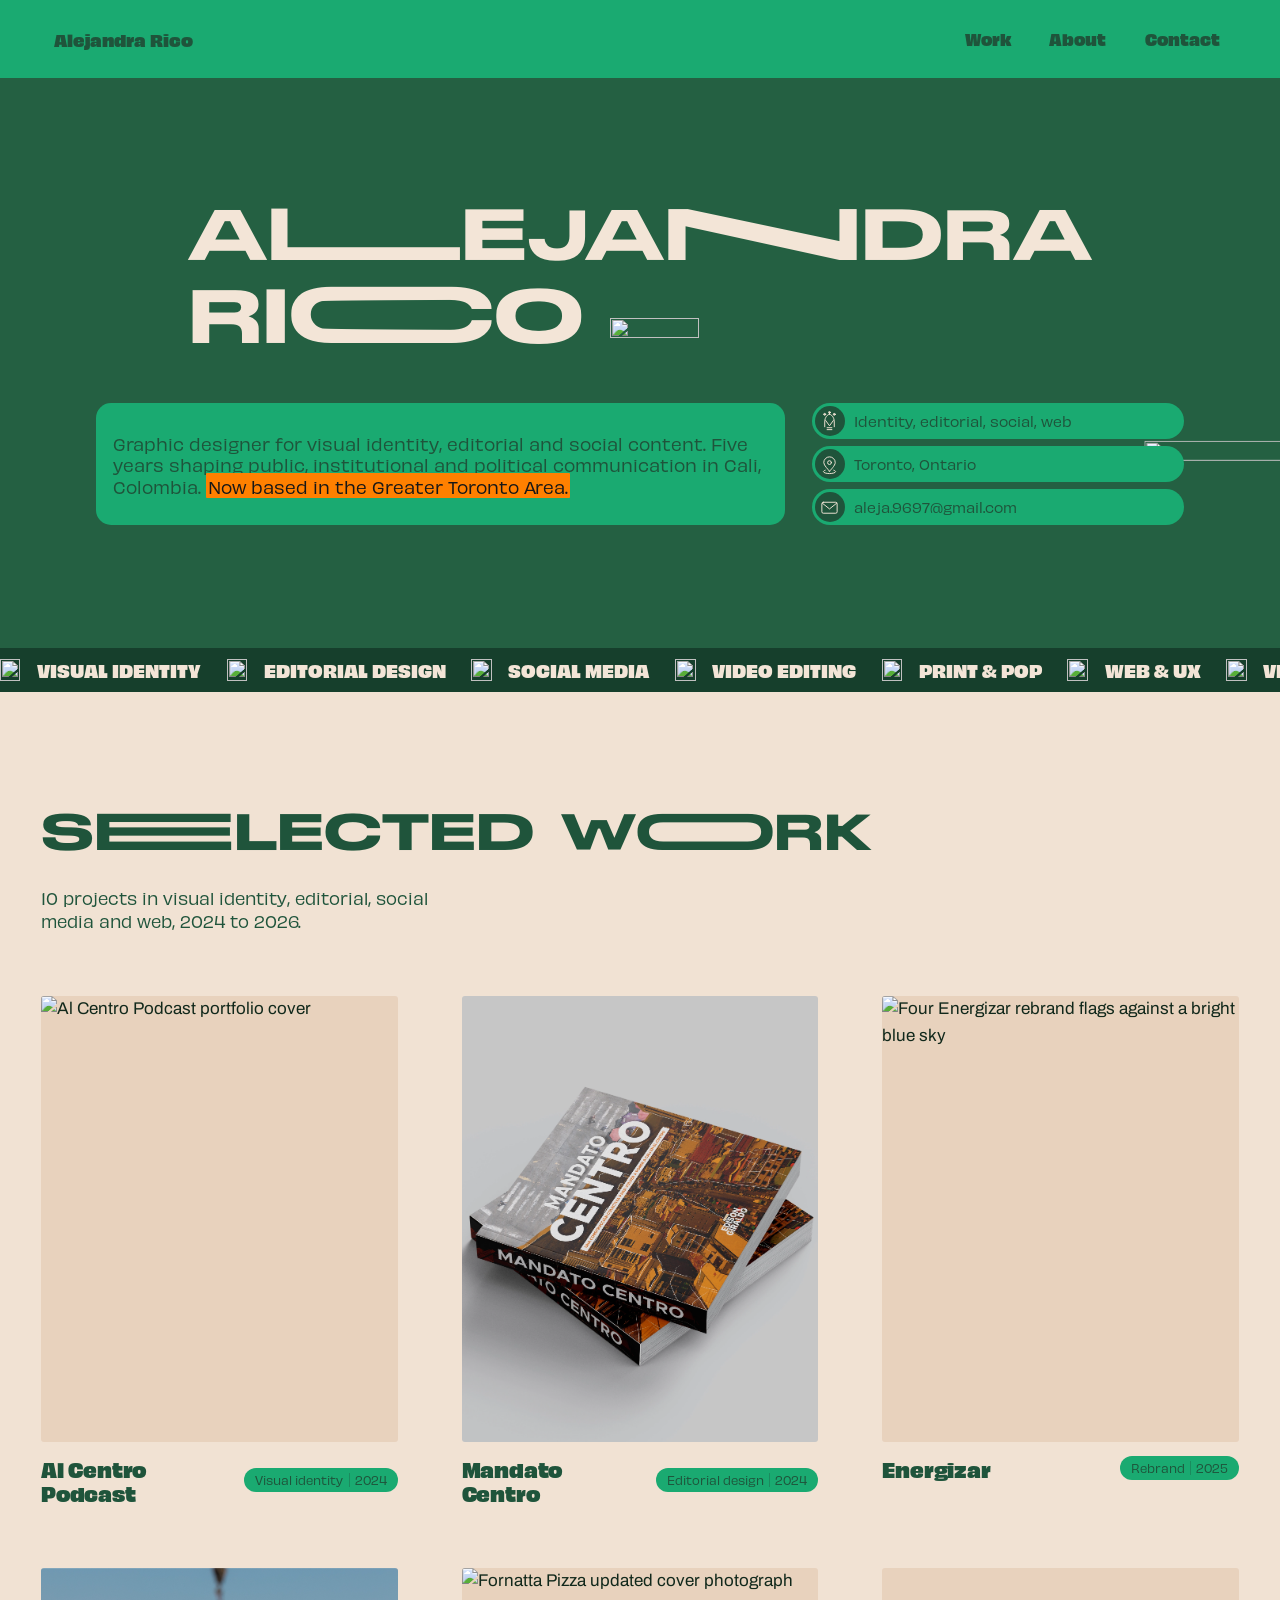
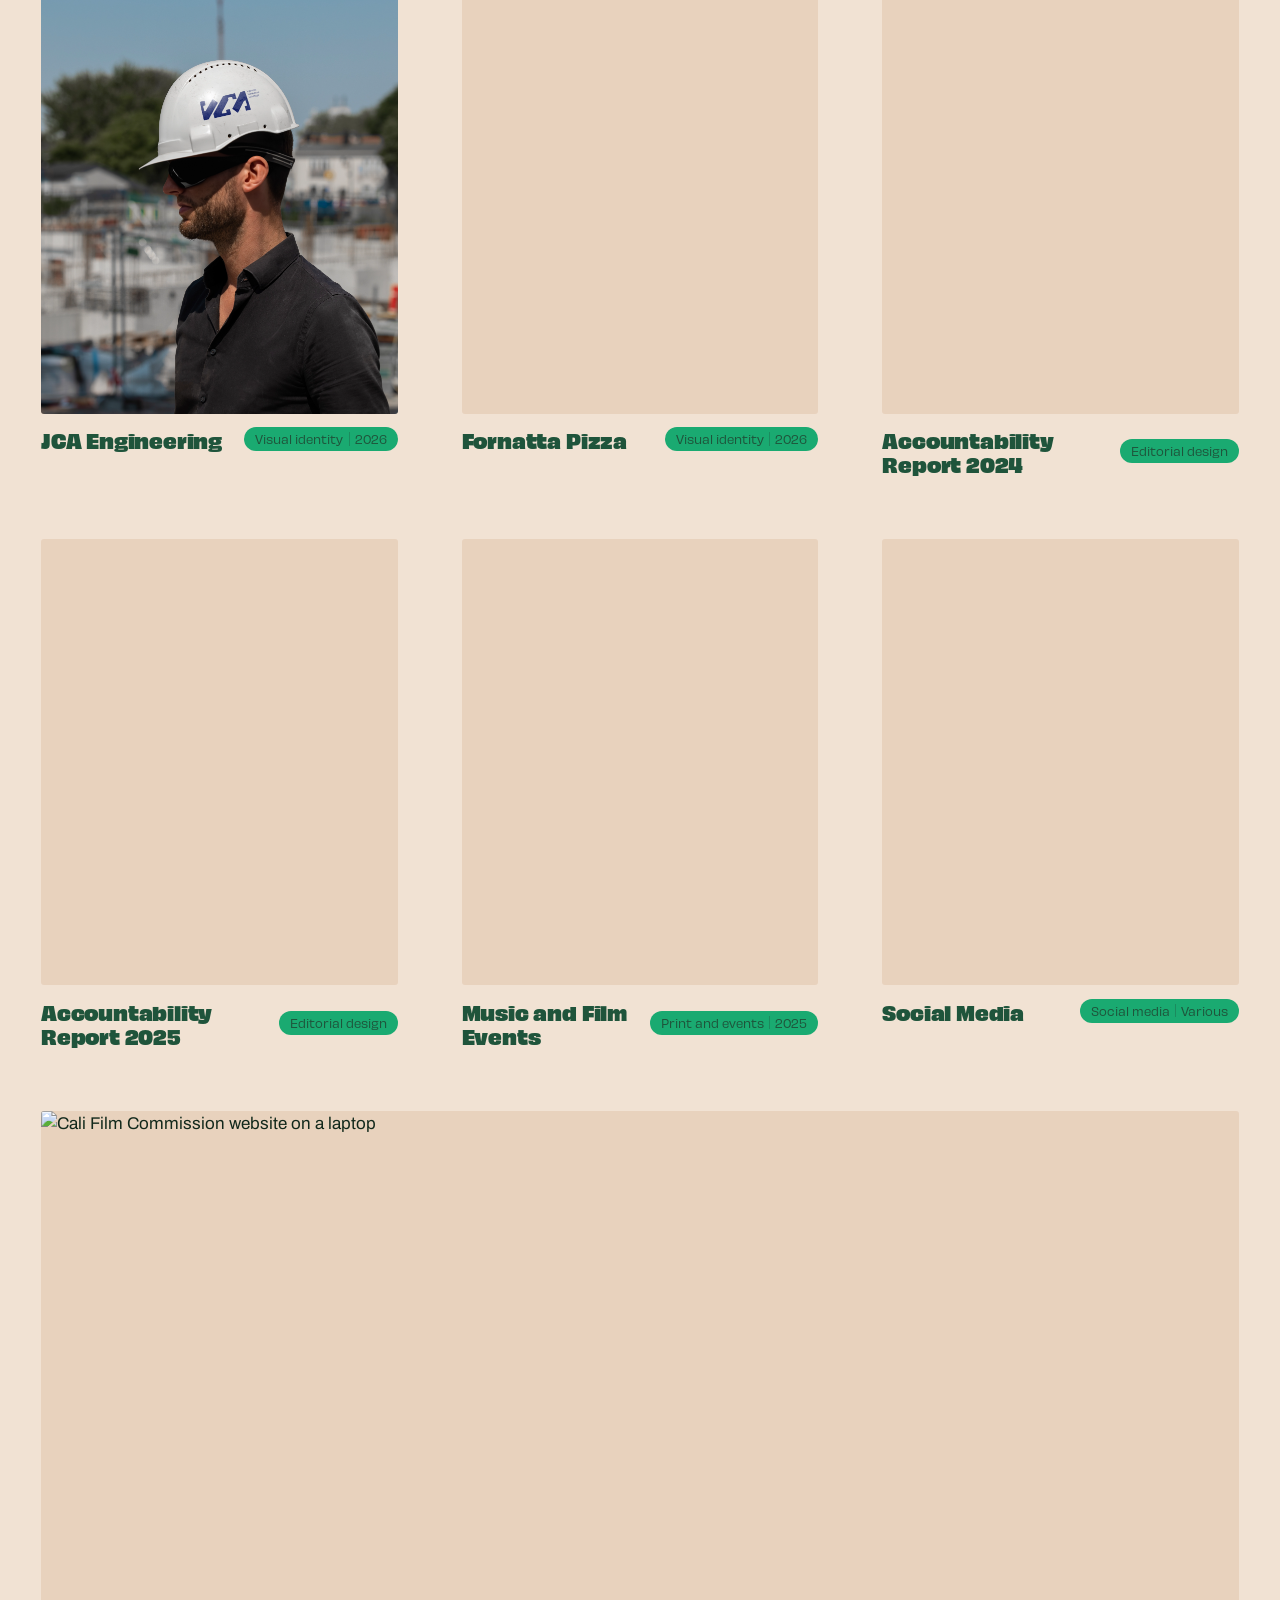
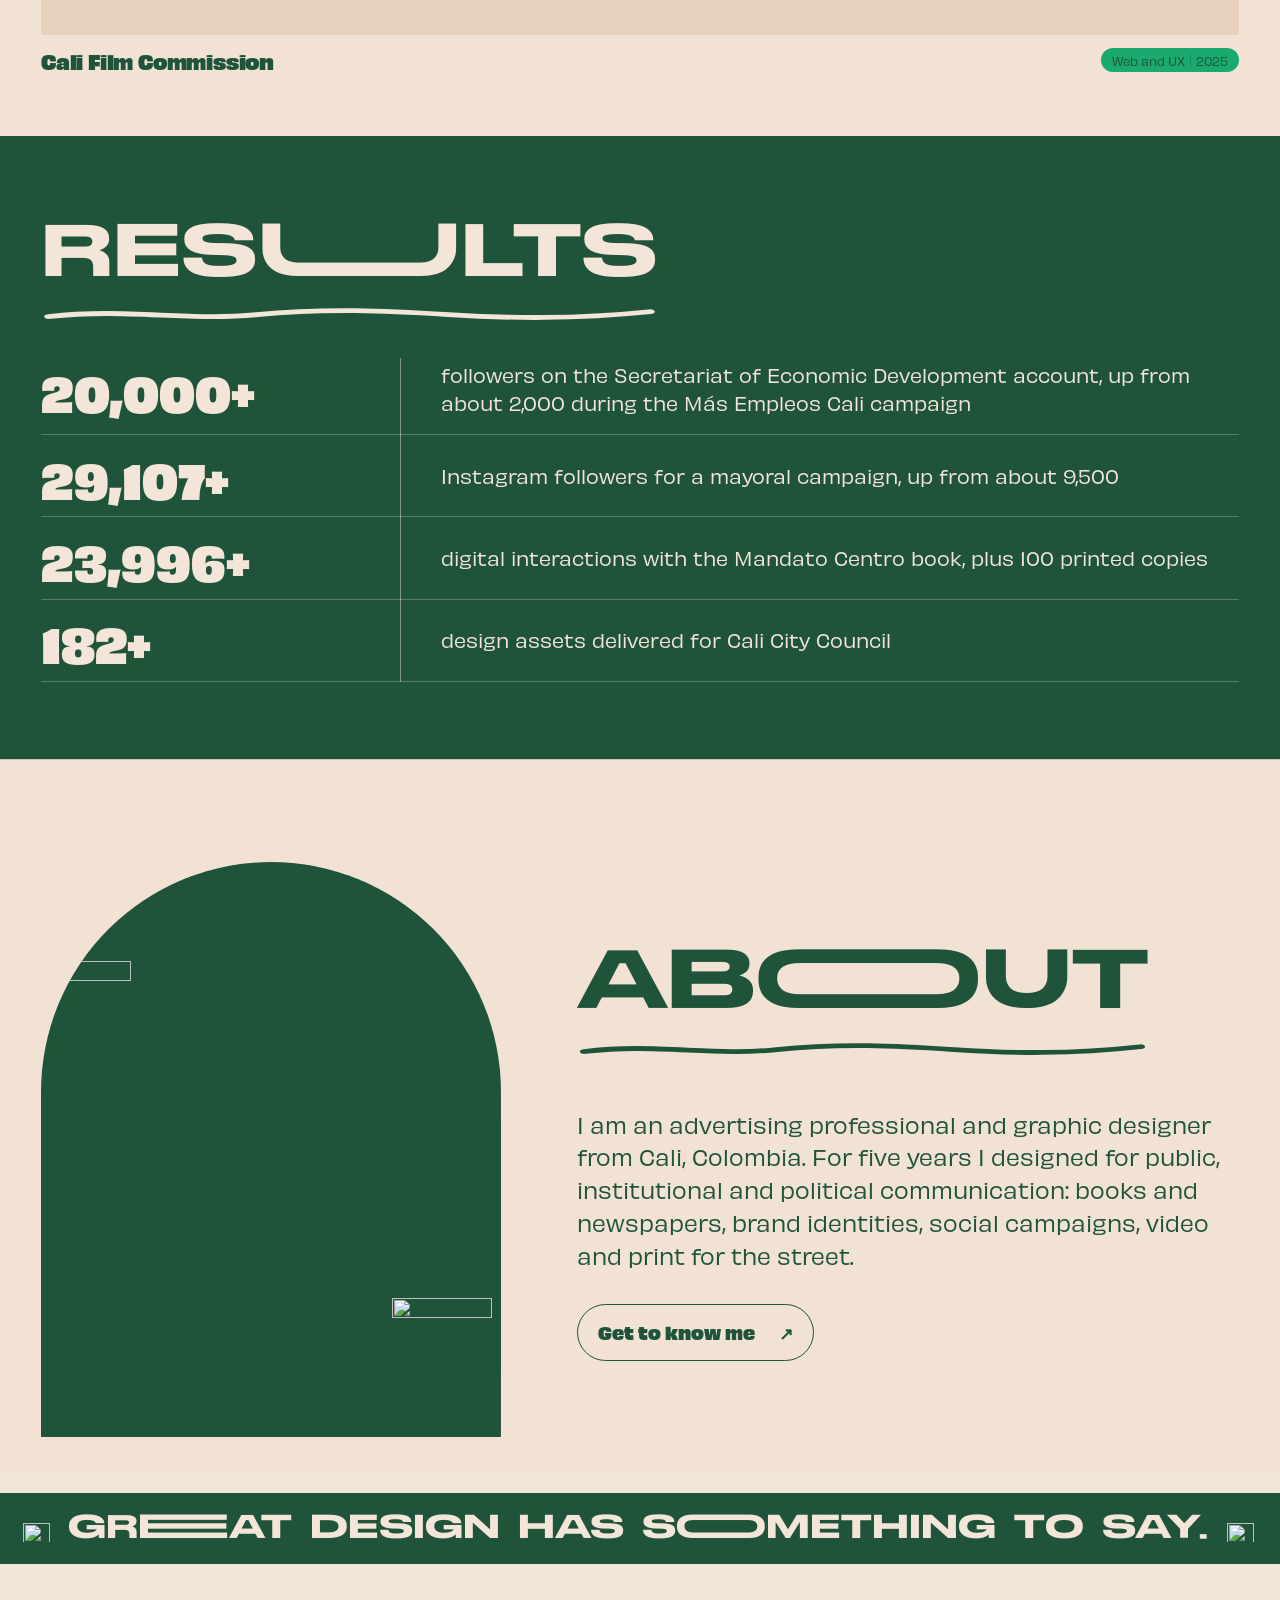
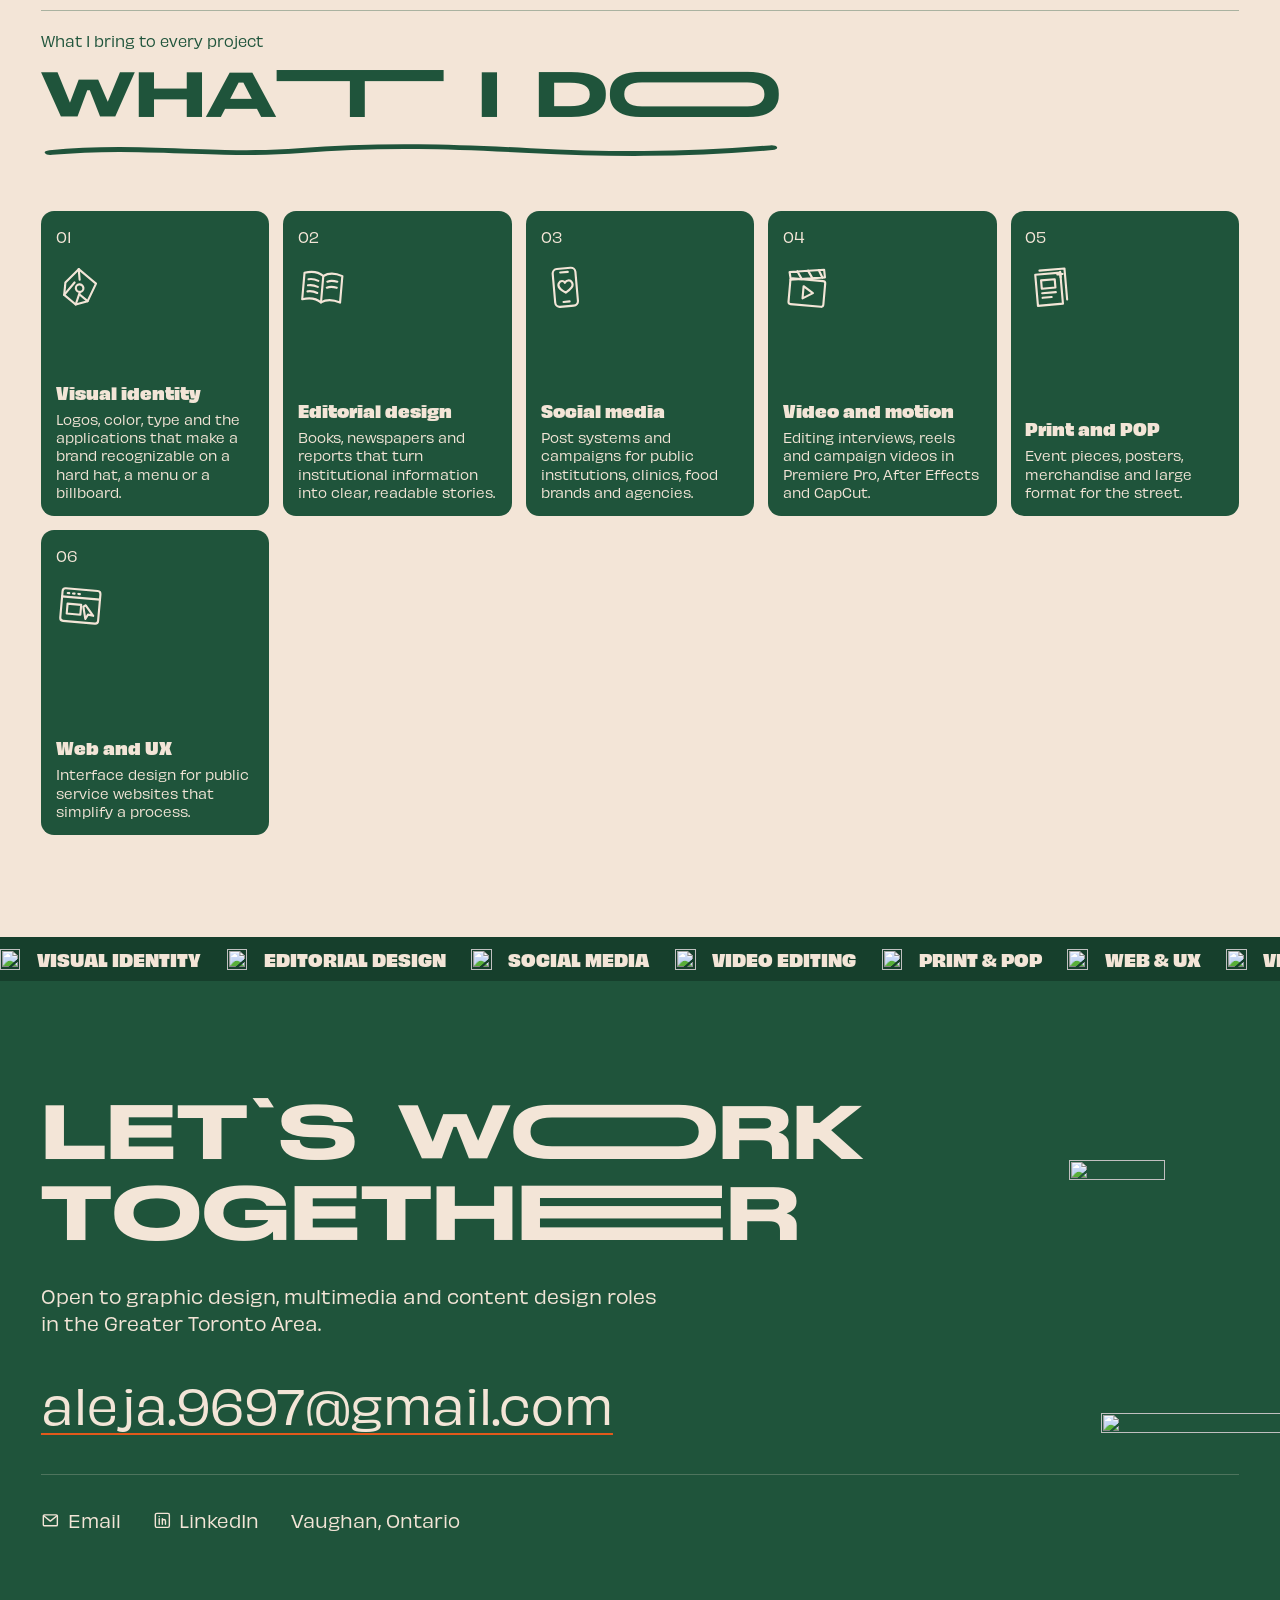
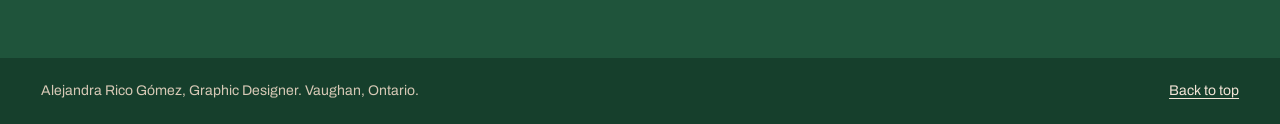
==== commit d5087f0d: "Complete Social Media editorial redesign" ====
--- a/site/index.html
+++ b/site/index.html
@@ -151,8 +151,8 @@
 </span>
     </span>
   </a>
-  <a class="work-item span-6 is-contain" href="work/social-media/" style="--span:6">
-    <span class="work-media"><img class="" src="img/social-media/cover.webp" width="1410" height="1060" alt="Social Media: a selection of posts" loading="lazy" decoding="async"></span>
+  <a class="work-item span-6" href="work/social-media/" style="--span:6">
+    <span class="work-media"><img class="" src="img/social-media/01.webp" width="3000" height="2339" alt="Social Media: a selection of posts" loading="lazy" decoding="async"></span>
     <span class="work-caption">
       <span class="work-title">Social Media</span>   
 <span class="work-meta">
--- a/site/assets/styles.css
+++ b/site/assets/styles.css
@@ -4299,20 +4299,20 @@
   border-radius: 5px;
   box-shadow: inset 0 0 0 1px rgba(31,84,59,.25);
 }
-.is-fornatta .fornatta-carousels {
+:is(.is-fornatta, .is-music-film-events, .is-social-media) .fornatta-carousels {
   display: grid;
   grid-template-columns: repeat(2, minmax(0, 1fr));
   gap: clamp(1.25rem, 2.5vw, 2.5rem);
   padding-block: clamp(2rem, 5vw, 5rem);
 }
-.is-fornatta .fornatta-carousels .project-carousel {
+:is(.is-fornatta, .is-music-film-events, .is-social-media) .fornatta-carousels .project-carousel {
   min-width: 0;
   padding: clamp(1rem, 1.7vw, 1.5rem);
   border: 1px solid rgba(31,84,59,.2);
   border-radius: 18px;
   background: #F3E5D7;
 }
-.is-fornatta .fornatta-carousels .project-carousel > .wrap { width: 100%; max-width: none; margin: 0; }
+:is(.is-fornatta, .is-music-film-events, .is-social-media) .fornatta-carousels .project-carousel > .wrap { width: 100%; max-width: none; margin: 0; }
 .is-fornatta .project-carousel-heading { min-height: 5.5rem; align-items: center; margin-bottom: 1.25rem; }
 .is-fornatta .project-carousel-heading h2 { font-size: clamp(1.6rem, 2.5vw, 2.5rem); }
 .is-fornatta .project-carousel-slide { height: clamp(300px, 32vw, 480px); }
@@ -4329,7 +4329,7 @@
   background: linear-gradient(180deg, rgba(31,84,59,.08), rgba(31,84,59,.55) 50%, #1F543B);
 }
 @media (max-width: 760px) {
-  .is-fornatta .fornatta-carousels { grid-template-columns: minmax(0, 1fr); }
+  :is(.is-fornatta, .is-music-film-events, .is-social-media) .fornatta-carousels { grid-template-columns: minmax(0, 1fr); }
   .is-fornatta .project-carousel-slide { height: clamp(280px, 95vw, 460px); }
   .is-fornatta .palette ul { grid-template-columns: repeat(2, minmax(0, 1fr)); }
   .is-fornatta .palette .swatch { height: clamp(2.5rem, 15vw, 5rem); }
@@ -4516,6 +4516,233 @@
   :is(.is-accountability-2024, .is-accountability-2025) .about-underline path { stroke-dashoffset: 0; transition: none; }
 }
 
+/* Music and Film Events opts into the existing editorial components. */
+.is-music-film-events .editorial-hero-shade {
+  background: linear-gradient(180deg, rgba(31,84,59,.32), rgba(31,84,59,.18) 32%, rgba(31,84,59,.82) 75%, #1F543B);
+}
+.is-music-film-events .editorial-hero-image { object-position: 50% 65%; }
+.is-music-film-events .editorial-title {
+  display: block;
+  width: fit-content;
+  white-space: normal;
+  text-wrap: balance;
+  font-size: clamp(2rem, 5.8vw, 5.75rem);
+}
+.is-music-film-events .editorial-title-star {
+  display: inline-block;
+  vertical-align: middle;
+  margin-inline-start: .22em;
+}
+.is-music-film-events .project-head,
+.is-music-film-events .gallery { background: #F3E5D7; }
+.is-music-film-events .project-meta dt,
+.is-music-film-events .project-meta dd { font: 400 1rem/1.5 'Obviously', sans-serif; }
+.is-music-film-events .project-meta dt { font-size: .8rem; letter-spacing: .04em; }
+.is-music-film-events .project--editorial .project-story {
+  background-color: #1F543B;
+  background-image:
+    linear-gradient(to right, rgba(68,133,104,.3) 1px, transparent 1px),
+    linear-gradient(to bottom, rgba(68,133,104,.3) 1px, transparent 1px);
+  background-size: 30px 30px;
+}
+.is-music-film-events .project-story .story { background: #1AAA71; border-color: #1F543B; }
+.is-music-film-events .project-story .story-title { color: #1F543B; font-weight: 900; }
+.is-music-film-events .project-story .story p { color: #1F543B; }
+.is-music-film-events .gallery .g-item img { border-radius: 15px; }
+.is-music-film-events .project-next-visual-background { object-position: 50% 42%; }
+.is-music-film-events .project-next-visual-atmosphere {
+  height: clamp(220px, 24vw, 360px);
+}
+.is-music-film-events .project-next-visual-content {
+  padding-block: clamp(2rem, 3vw, 3rem);
+}
+.is-music-film-events .project-next-visual-image { max-height: 280px; }
+.is-music-film-events .music-film-carousel { background: #F3E5D7; }
+.is-music-film-events .music-film-carousel .project-carousel-track { grid-auto-columns: 100%; }
+.is-music-film-events .music-film-carousel .project-carousel-slide {
+  display: flex;
+  align-items: center;
+  justify-content: center;
+}
+.is-music-film-events .music-film-carousel .project-carousel-slide img {
+  width: auto;
+  height: auto;
+  max-width: 100%;
+  max-height: 100%;
+  border-radius: 15px;
+}
+.is-music-film-events .music-film-carousel .project-carousel-heading {
+  display: grid;
+  grid-template-rows: 7rem auto;
+  align-items: start;
+  gap: 1rem;
+  margin-bottom: 1.25rem;
+}
+.is-music-film-events .music-film-carousel .project-carousel-controls { justify-self: end; }
+.is-music-film-events .music-film-carousel .project-carousel-slide { height: clamp(300px, 32vw, 480px); }
+.is-music-film-events .music-film-carousel .project-carousel-heading > div:first-child { min-width: 0; max-width: 100%; }
+.is-music-film-events .music-film-carousel .about-drawn-title {
+  display: flex;
+  flex-direction: column;
+  width: fit-content;
+  max-width: 100%;
+  padding-bottom: .19em;
+  color: #1F543B;
+  font: 400 clamp(1.6rem, 2.5vw, 2.5rem)/1.2 'Stretch Pro', sans-serif;
+  letter-spacing: -.025em;
+  text-wrap: balance;
+}
+.is-music-film-events .music-film-carousel .about-underline {
+  width: 100%;
+  height: clamp(11px, 1.5vw, 20px);
+  margin-top: .14em;
+  overflow: visible;
+  fill: none;
+}
+.is-music-film-events .music-film-carousel .about-underline path {
+  fill: none;
+  stroke: #1F543B;
+  stroke-width: 5;
+  stroke-linecap: round;
+  stroke-linejoin: round;
+  stroke-dasharray: 100;
+  stroke-dashoffset: 100;
+  transition: stroke-dashoffset 2.2s cubic-bezier(.4, 0, .2, 1);
+}
+.is-music-film-events .music-film-carousel .is-drawn .about-underline path { stroke-dashoffset: 0; }
+@media (prefers-reduced-motion: reduce) {
+  .is-music-film-events .music-film-carousel .about-underline path { stroke-dashoffset: 0; transition: none; }
+}
+@media (max-width: 760px) {
+  .is-music-film-events .music-film-carousel .project-carousel-slide { height: clamp(280px, 95vw, 460px); }
+  .is-music-film-events .editorial-title { font-size: clamp(2rem, 9vw, 3.4rem); }
+  .is-music-film-events .editorial-title-star { width: 32px; }
+  .is-music-film-events .gallery .g-row { flex-direction: column; }
+  .is-music-film-events .gallery .g-item { flex: auto; }
+}
+
+/* Social Media uses the shared editorial case study and carousel grid. */
+.is-social-media .project-next-visual-content--text-only { grid-template-columns: minmax(0, 1fr); }
+.is-social-media .project-next-highlight {
+  padding: .06em .16em .12em;
+  background: linear-gradient(#F3E5D7, #F3E5D7) left center / 100% 100% no-repeat;
+  color: #1F543B;
+  -webkit-box-decoration-break: clone;
+  box-decoration-break: clone;
+}
+.is-social-media .project-next-visual-content--text-only h2 { line-height: 1.4; }
+.is-social-media .project-next-highlight.is-scroll-highlight-ready {
+  background-size: 0% 100%;
+  color: #F3E5D7;
+  transition: background-size 900ms cubic-bezier(.22, 1, .36, 1), color 350ms 300ms ease;
+}
+.is-social-media .project-next-highlight.is-scroll-highlight-ready.is-highlighted {
+  background-size: 100% 100%;
+  color: #1F543B;
+}
+@media (prefers-reduced-motion: reduce) {
+  .is-social-media .project-next-highlight.is-scroll-highlight-ready {
+    background-size: 100% 100%;
+    color: #1F543B;
+    transition: none;
+  }
+}
+.is-social-media .editorial-hero-shade {
+  background: linear-gradient(180deg, rgba(31,84,59,.32), rgba(31,84,59,.18) 32%, rgba(31,84,59,.82) 75%, #1F543B);
+}
+.is-social-media .editorial-hero-image { object-position: 50% 50%; }
+.is-social-media .editorial-title {
+  width: fit-content;
+  white-space: normal;
+  text-wrap: balance;
+}
+.is-social-media .project-head,
+.is-social-media .social-projects { background: #F3E5D7; }
+.is-social-media .project-meta dt,
+.is-social-media .project-meta dd { font: 400 1rem/1.5 'Obviously', sans-serif; }
+.is-social-media .project-meta dt { font-size: .8rem; letter-spacing: .04em; }
+.is-social-media .project--editorial .project-story {
+  background-color: #1F543B;
+  background-image:
+    linear-gradient(to right, rgba(68,133,104,.3) 1px, transparent 1px),
+    linear-gradient(to bottom, rgba(68,133,104,.3) 1px, transparent 1px);
+  background-size: 30px 30px;
+}
+.is-social-media .project-story .story { background: #1AAA71; border-color: #1F543B; }
+.is-social-media .project-story .story-title { color: #1F543B; font-weight: 900; }
+.is-social-media .project-story .story p { color: #1F543B; }
+.is-social-media .social-projects-heading { padding-top: clamp(3rem, 6vw, 6rem); }
+.is-social-media .social-projects-heading .about-drawn-title {
+  display: flex;
+  flex-direction: column;
+  width: fit-content;
+  max-width: 100%;
+  padding-bottom: .19em;
+  color: #1F543B;
+  font: 400 clamp(1.5rem, 4vw, 3.7rem)/1.2 'Stretch Pro', sans-serif;
+  letter-spacing: -.025em;
+  text-wrap: balance;
+}
+.is-social-media .about-underline {
+  width: 100%;
+  height: clamp(11px, 1.5vw, 20px);
+  margin-top: .14em;
+  overflow: visible;
+  fill: none;
+}
+.is-social-media .about-underline path {
+  fill: none;
+  stroke: #1F543B;
+  stroke-width: 5;
+  stroke-linecap: round;
+  stroke-linejoin: round;
+  stroke-dasharray: 100;
+  stroke-dashoffset: 100;
+  transition: stroke-dashoffset 2.2s cubic-bezier(.4, 0, .2, 1);
+}
+.is-social-media .is-drawn .about-underline path { stroke-dashoffset: 0; }
+.is-social-media .social-brand-carousel .project-carousel-heading {
+  display: grid;
+  grid-template-rows: 8rem auto;
+  gap: 1rem;
+  align-items: start;
+  margin-bottom: 1.25rem;
+}
+.is-social-media .social-brand-carousel .project-carousel-heading h2 {
+  color: #1F543B;
+  font: 900 clamp(1.5rem, 2.5vw, 2.5rem)/1.15 'Obviously', sans-serif;
+  letter-spacing: -.04em;
+}
+.is-social-media .social-brand-carousel .social-note {
+  margin-top: .65rem;
+  color: #1F543B;
+  font: 400 clamp(.85rem, 1.2vw, 1rem)/1.5 'Obviously', sans-serif;
+}
+.is-social-media .project-carousel-controls { justify-self: end; }
+.is-social-media .project-carousel-track { grid-auto-columns: 100%; }
+.is-social-media .project-carousel-slide {
+  height: clamp(300px, 32vw, 480px);
+  display: flex;
+  align-items: center;
+  justify-content: center;
+}
+.is-social-media .project-carousel-slide img {
+  width: auto;
+  height: auto;
+  max-width: 100%;
+  max-height: 100%;
+  border-radius: 15px;
+}
+.is-social-media .project-next-visual-atmosphere { height: clamp(220px, 24vw, 360px); }
+.is-social-media .project-next-visual-content { padding-block: clamp(2rem, 3vw, 3rem); }
+.is-social-media .project-next-visual-image { max-height: 280px; }
+@media (max-width: 760px) {
+  .is-social-media .project-carousel-slide { height: clamp(280px, 95vw, 460px); }
+}
+@media (prefers-reduced-motion: reduce) {
+  .is-social-media .about-underline path { stroke-dashoffset: 0; transition: none; }
+}
+
 /* JCA follows the shared editorial hierarchy and preserves its four brand colors. */
 .is-jca { --palette-columns: 4; }
 .is-jca .project-story .story-title { font-weight: 900; }
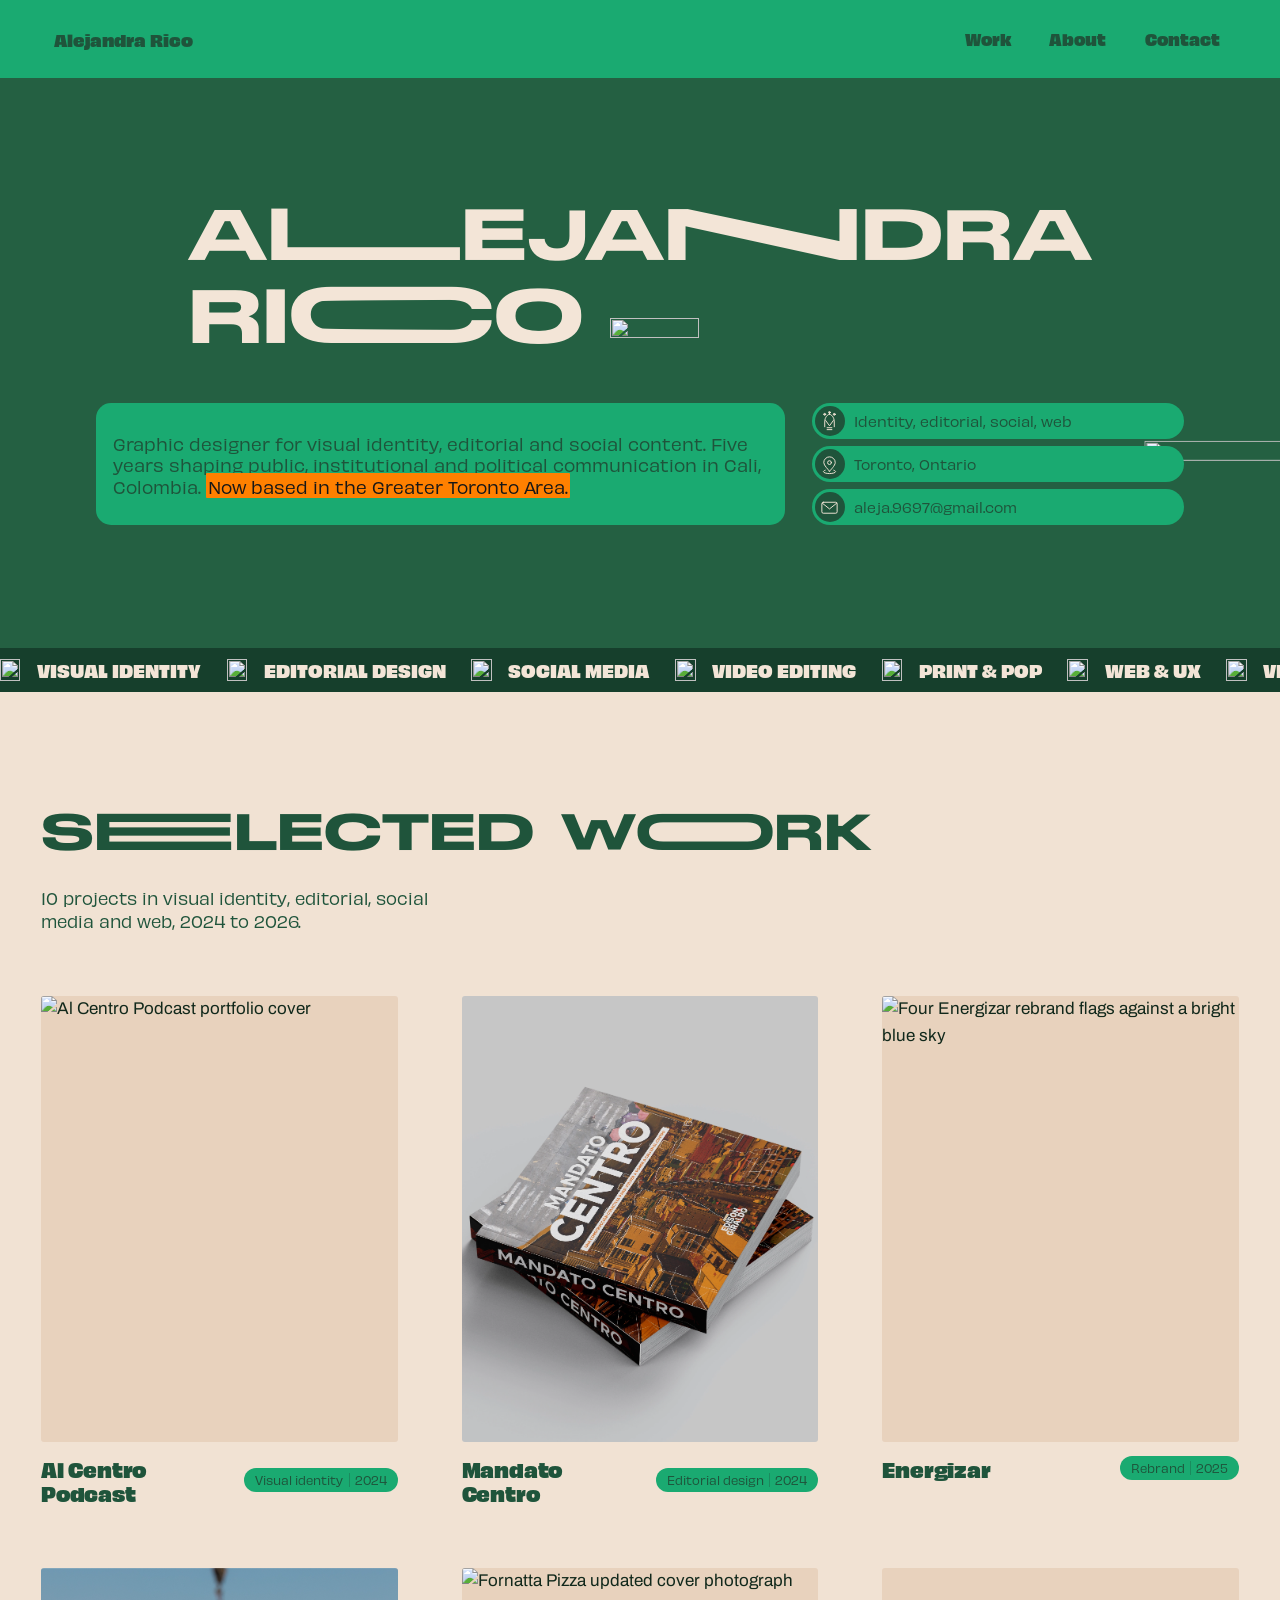
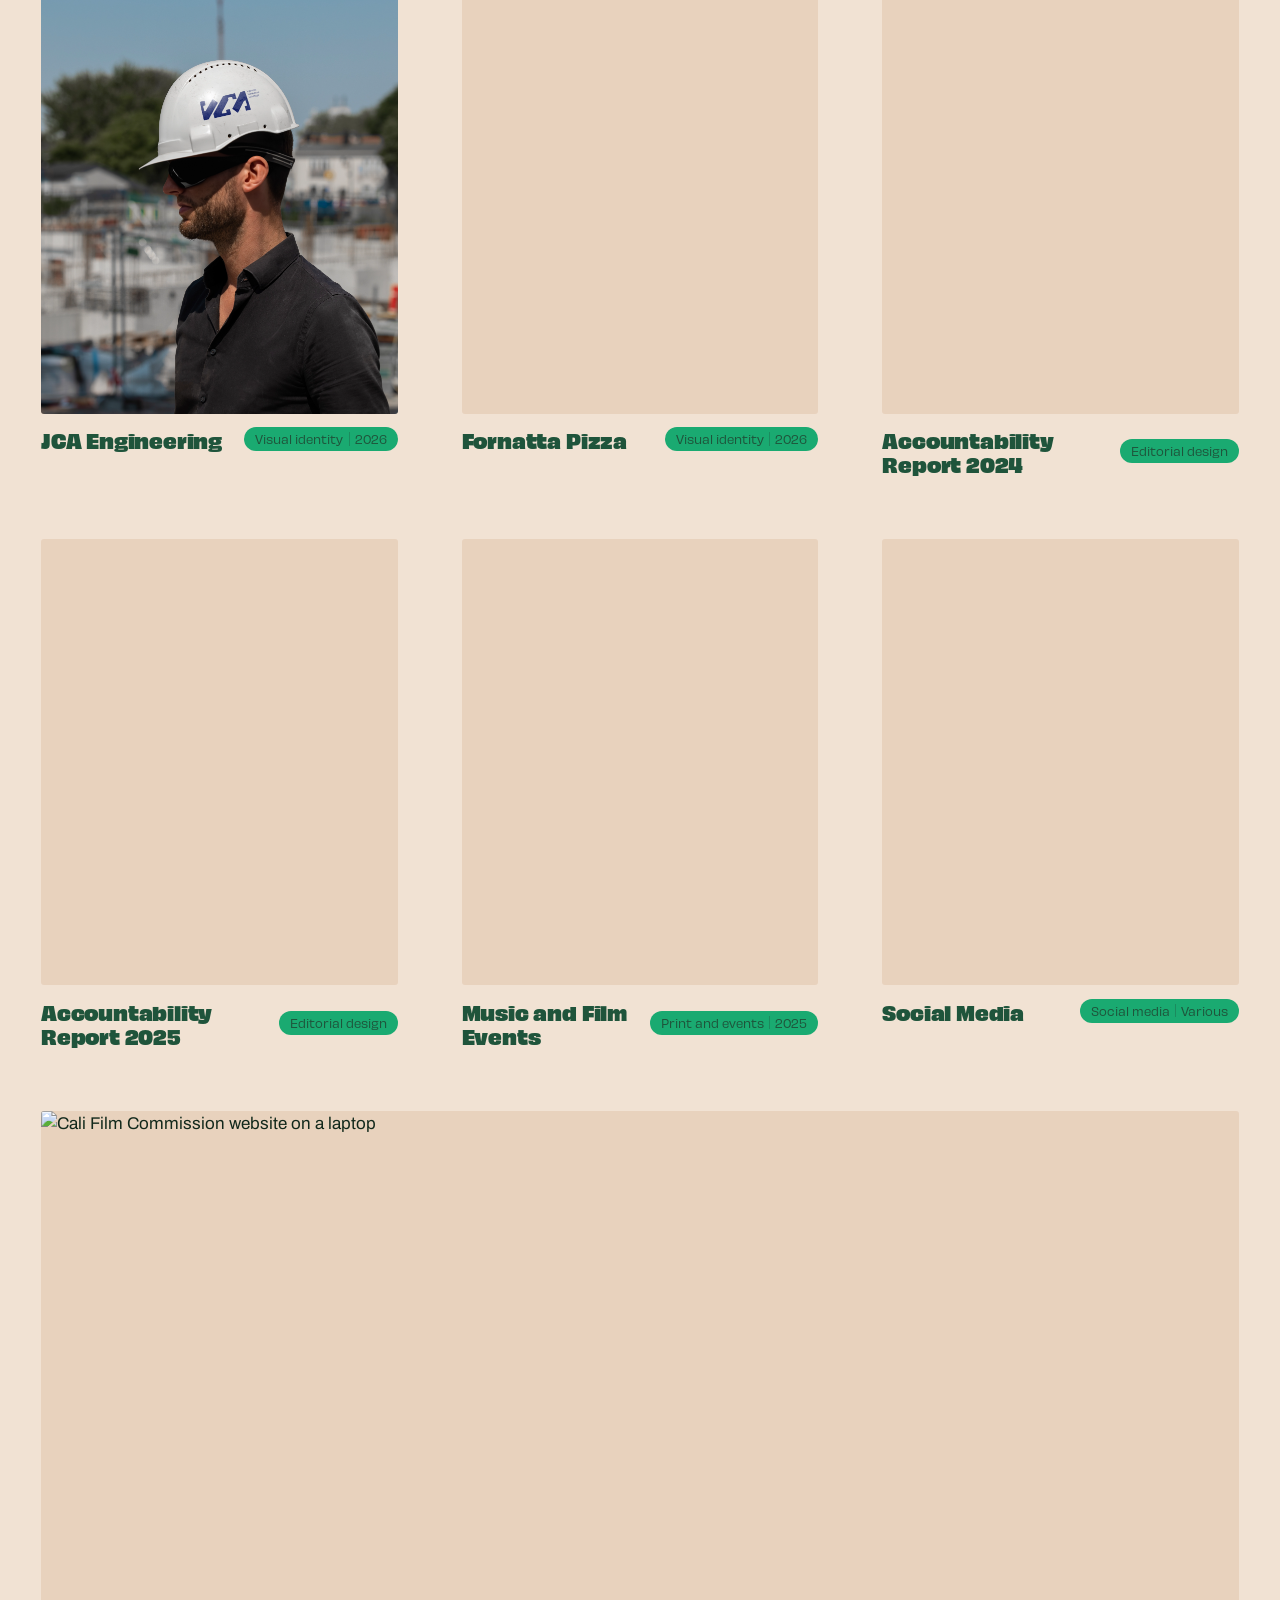
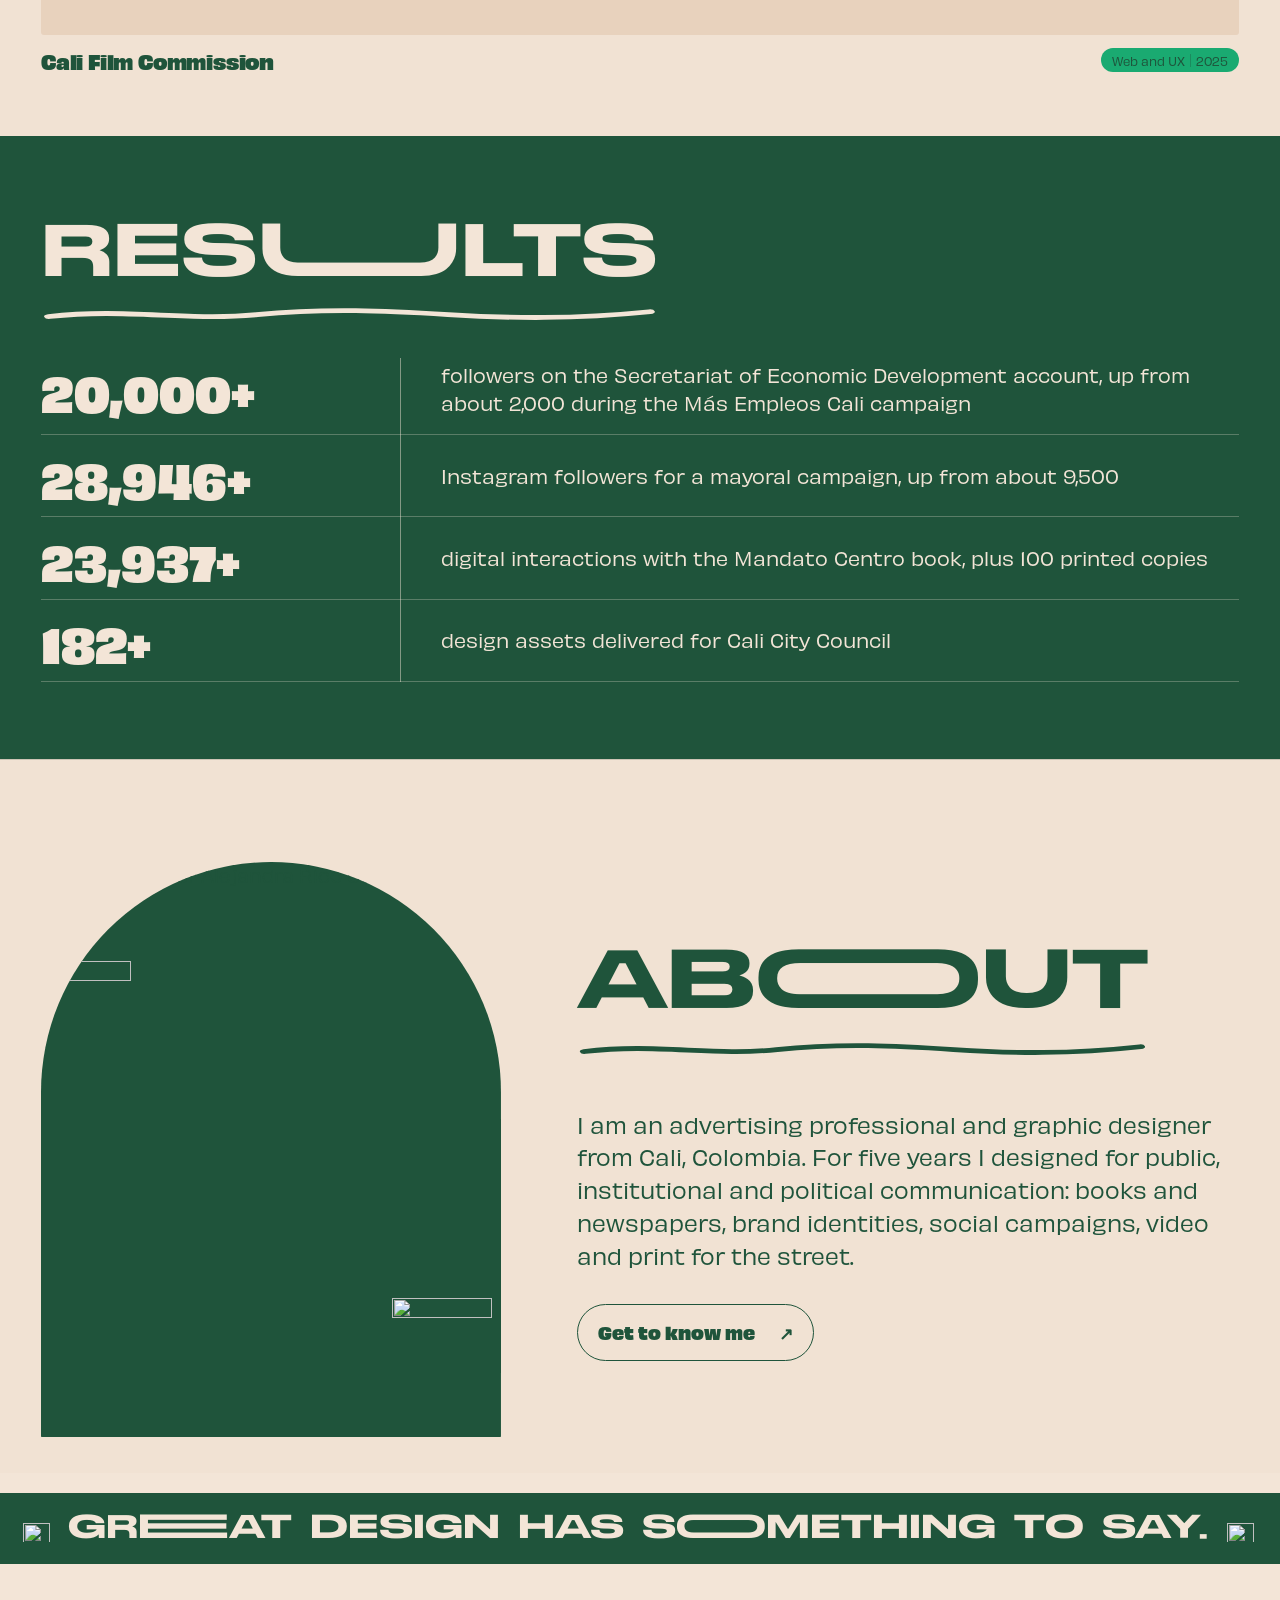
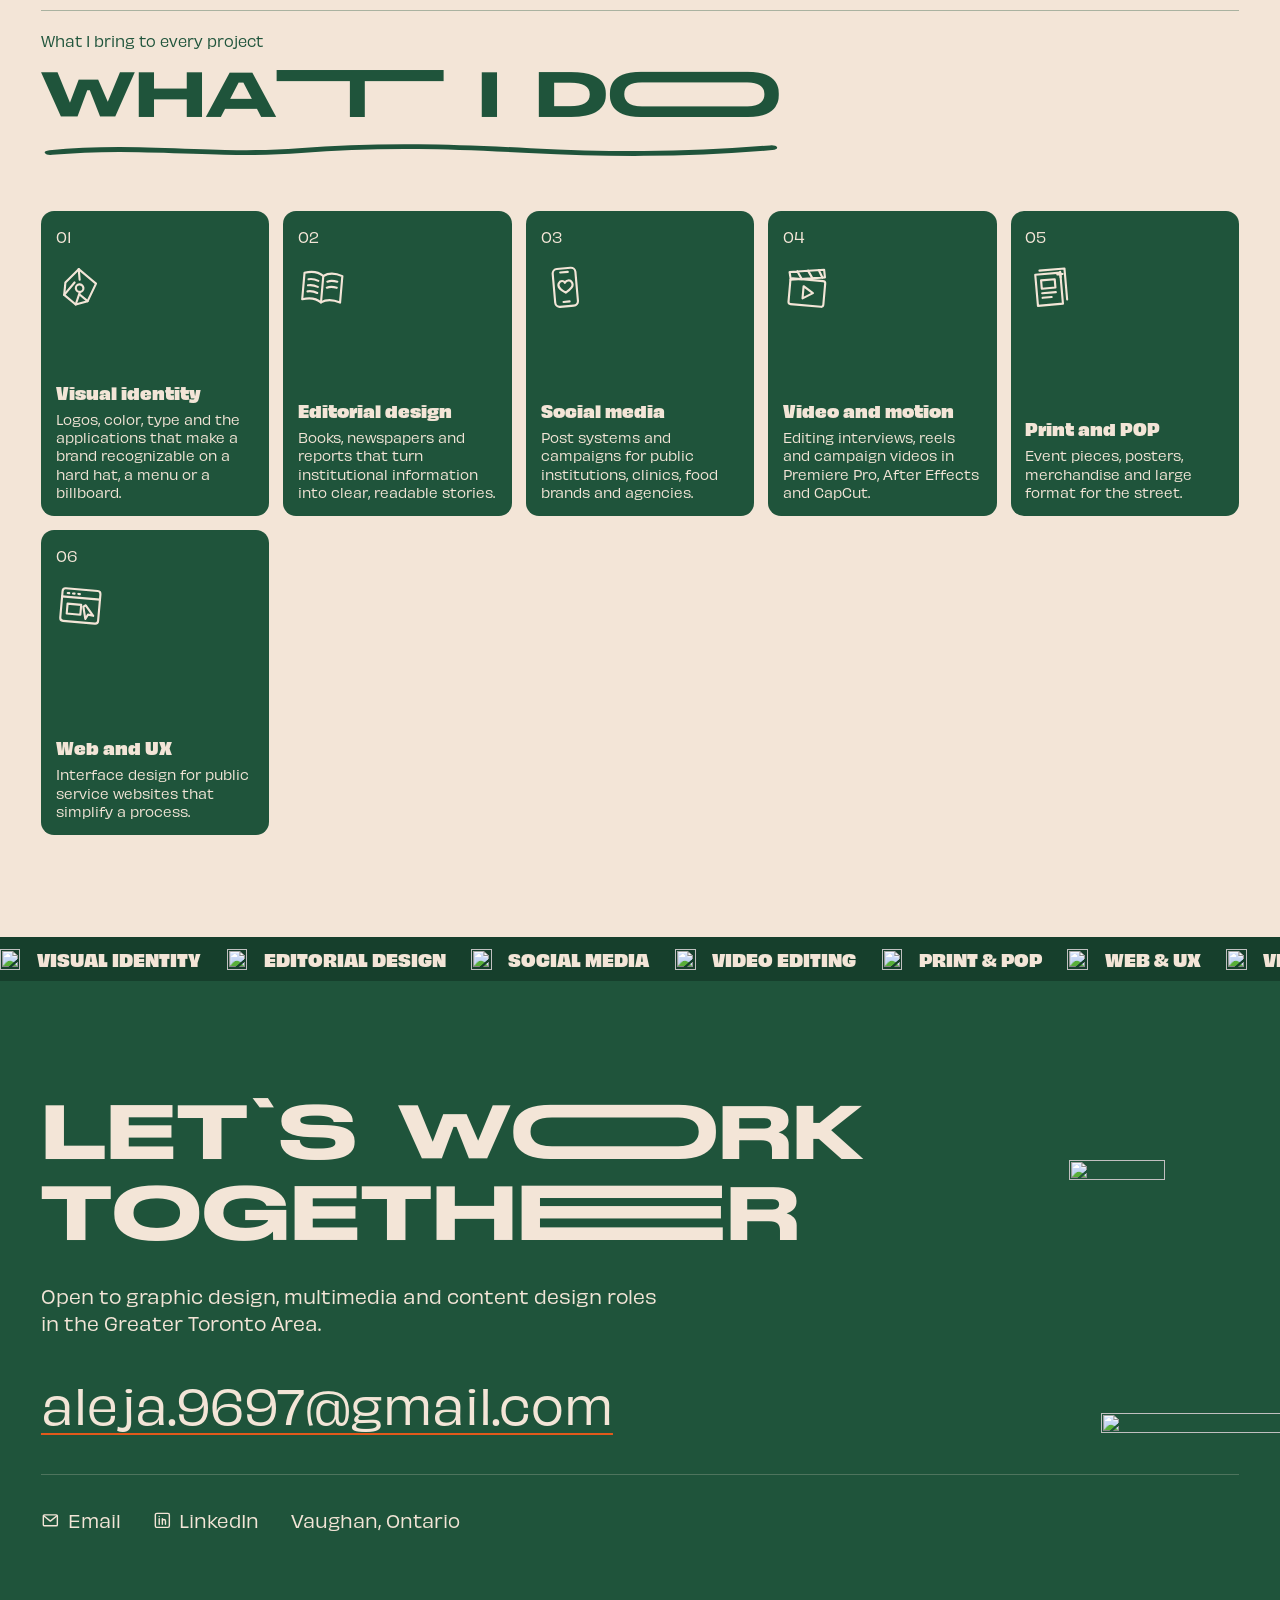
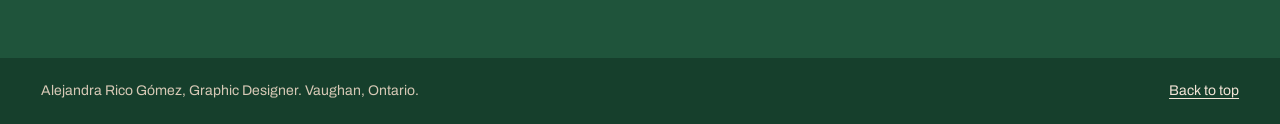
==== commit 7debb622: "Generate Social Media lens markup on homepage" ====
--- a/site/index.html
+++ b/site/index.html
@@ -152,7 +152,7 @@
     </span>
   </a>
   <a class="work-item span-6" href="work/social-media/" style="--span:6">
-    <span class="work-media"><img class="" src="img/social-media/01.webp" width="3000" height="2339" alt="Social Media: a selection of posts" loading="lazy" decoding="async"></span>
+    <span class="work-media"><img class="" src="img/social-media/01.webp" width="3000" height="2339" alt="Social Media: a selection of posts" loading="lazy" decoding="async"><img class="work-lens-image" src="img/social-media/02.webp" width="4500" height="3000" alt="" aria-hidden="true" loading="lazy" decoding="async"></span>
     <span class="work-caption">
       <span class="work-title">Social Media</span>   
 <span class="work-meta">
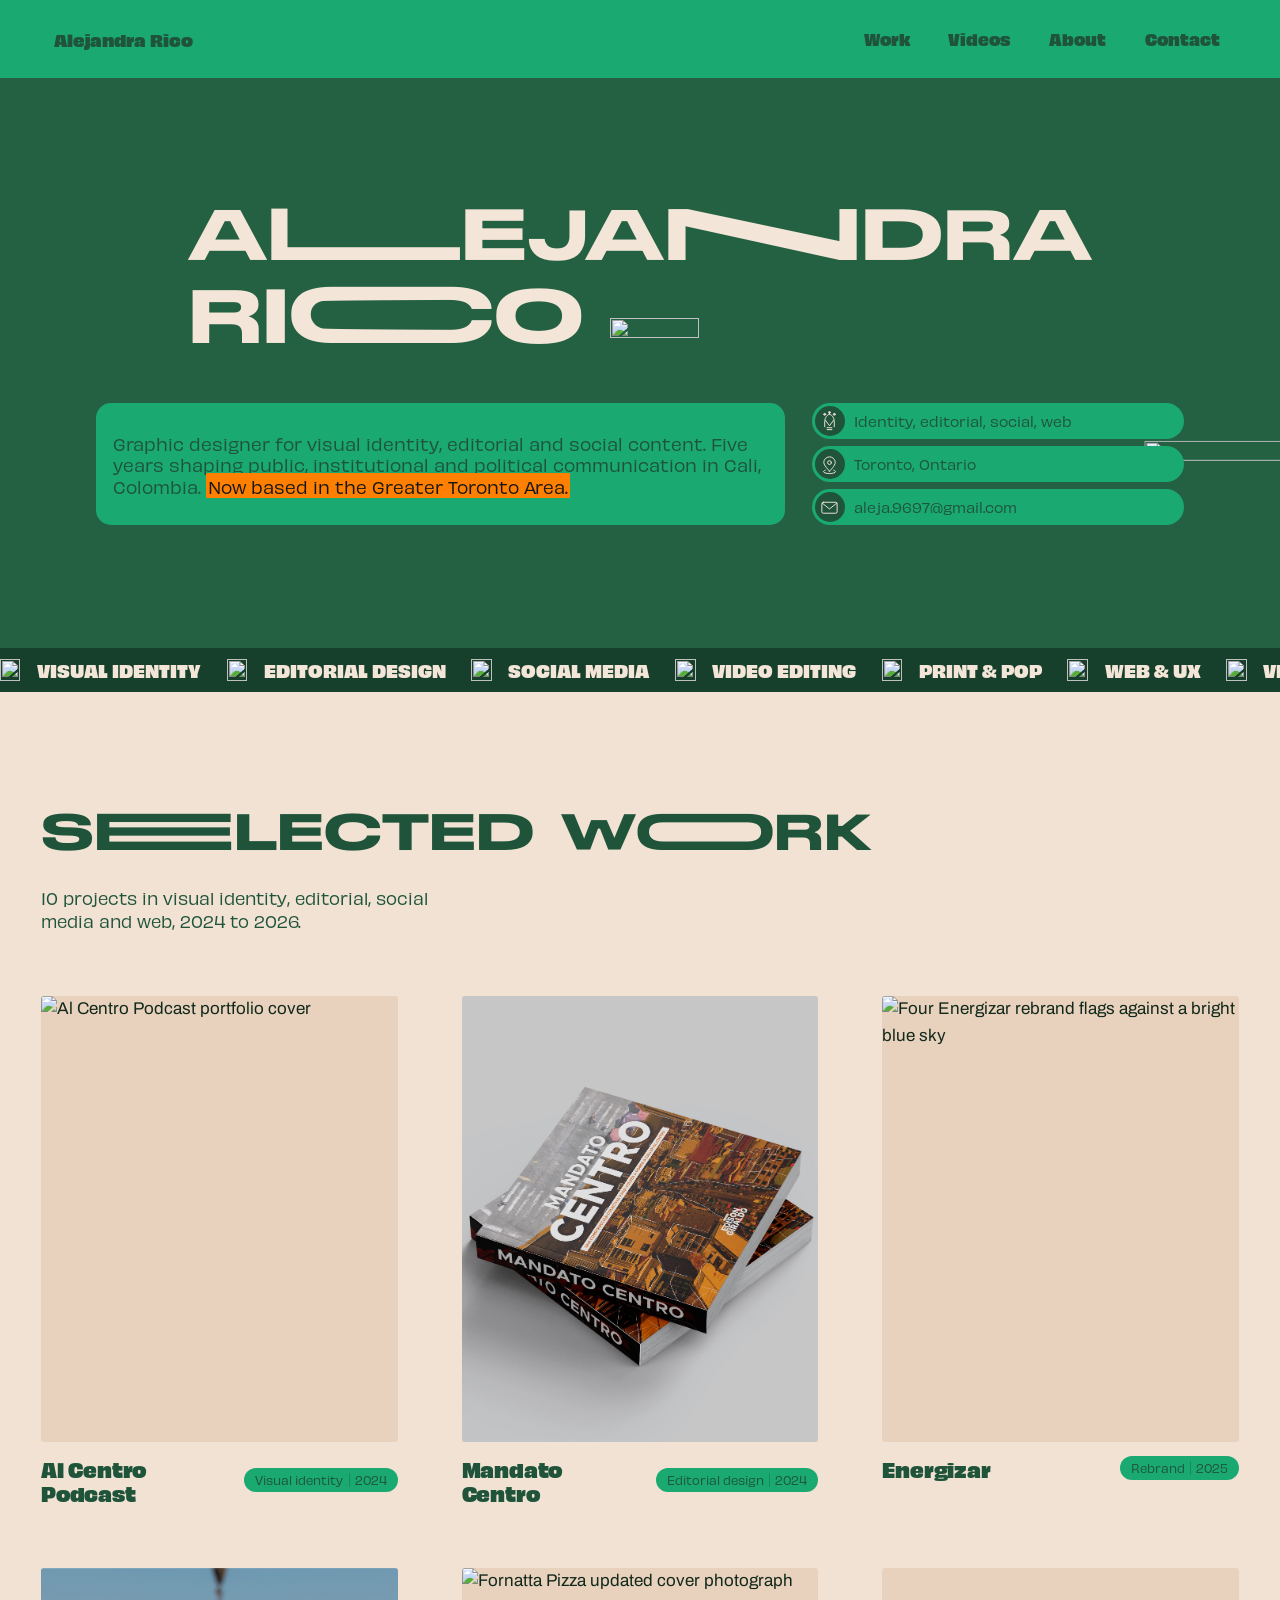
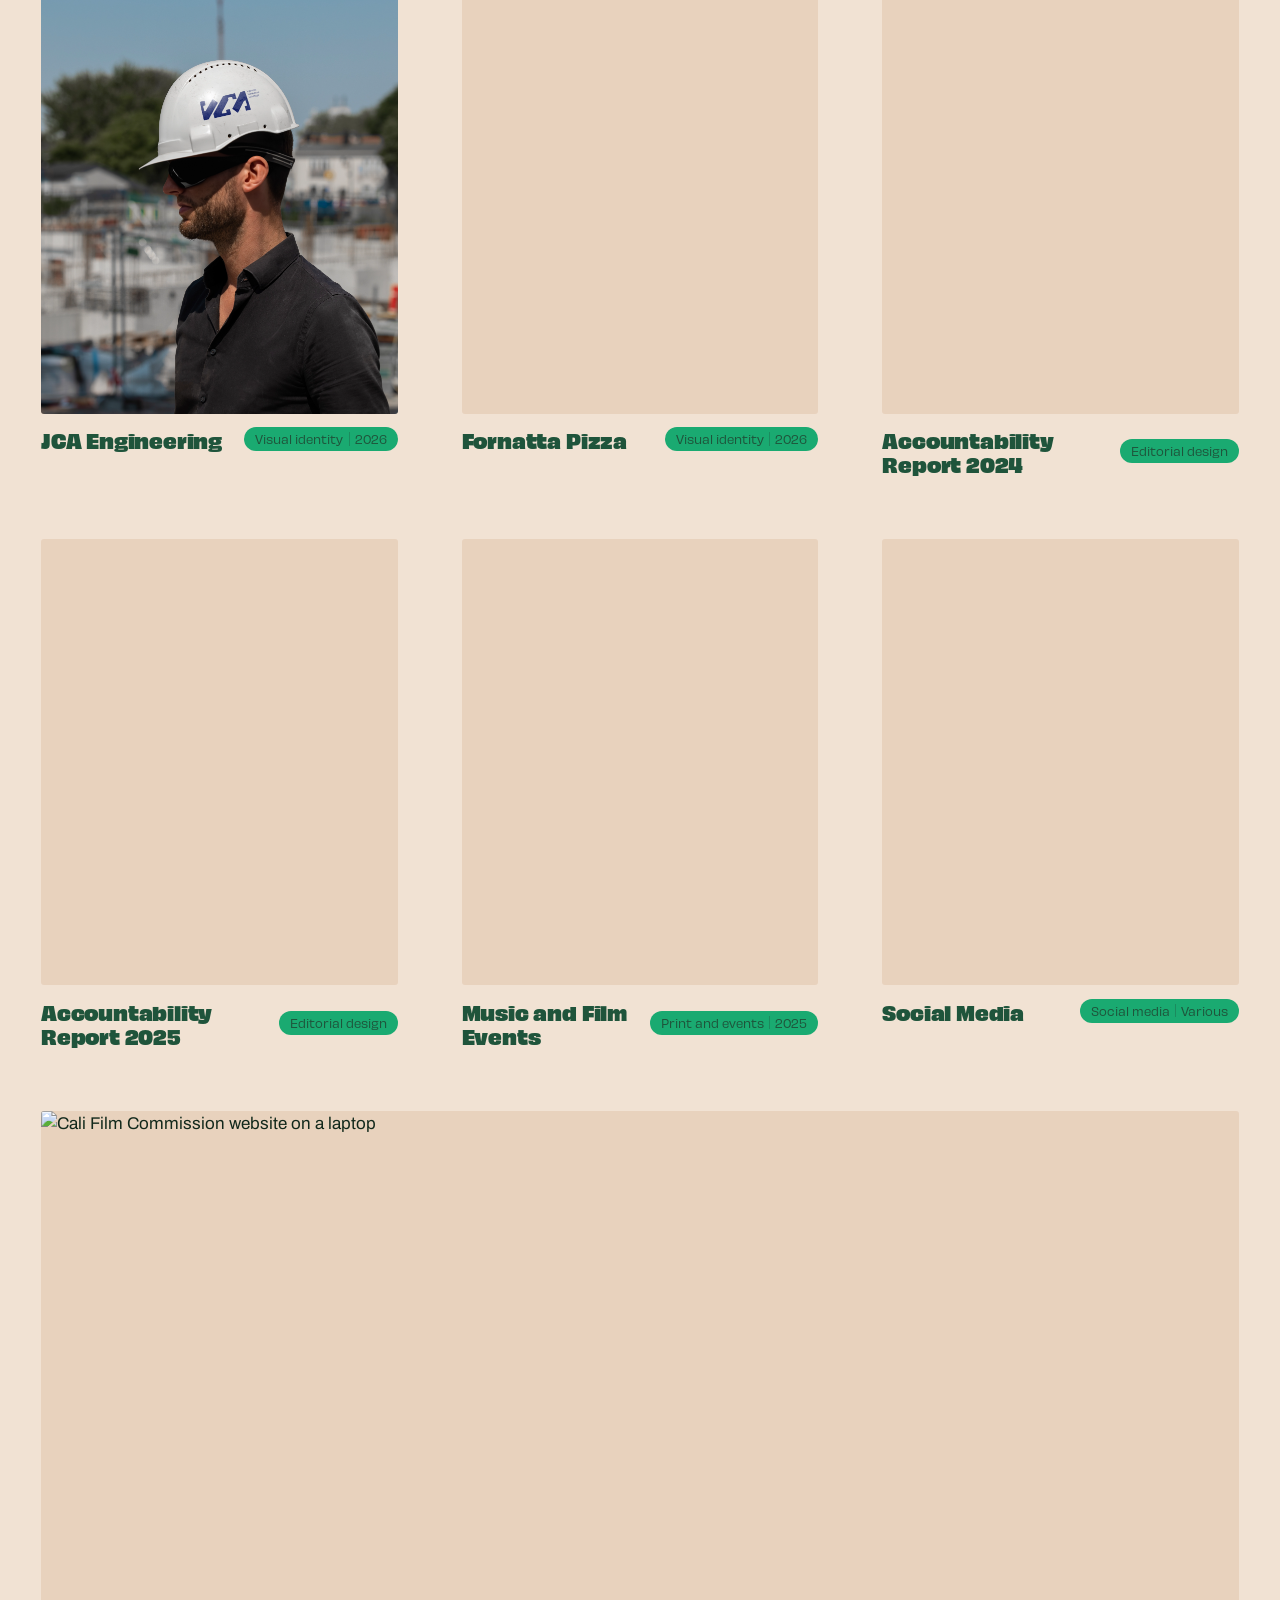
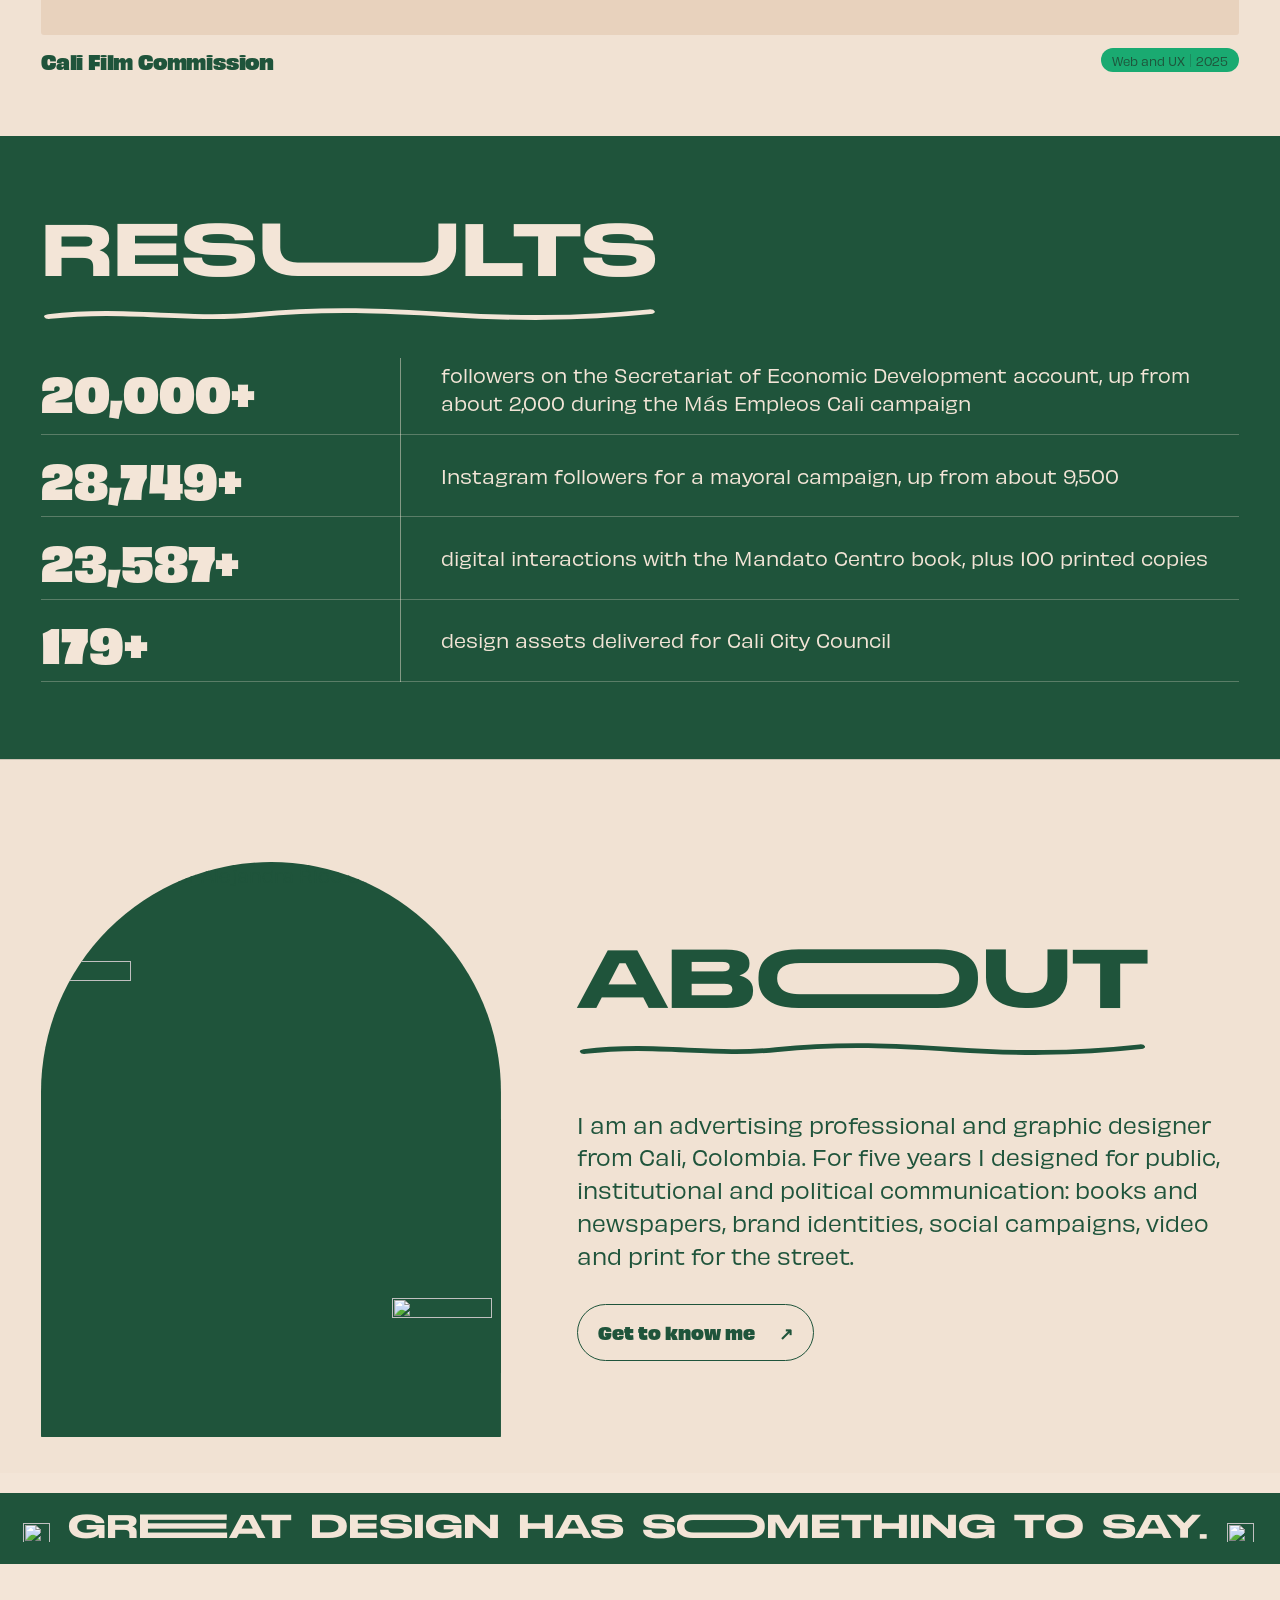
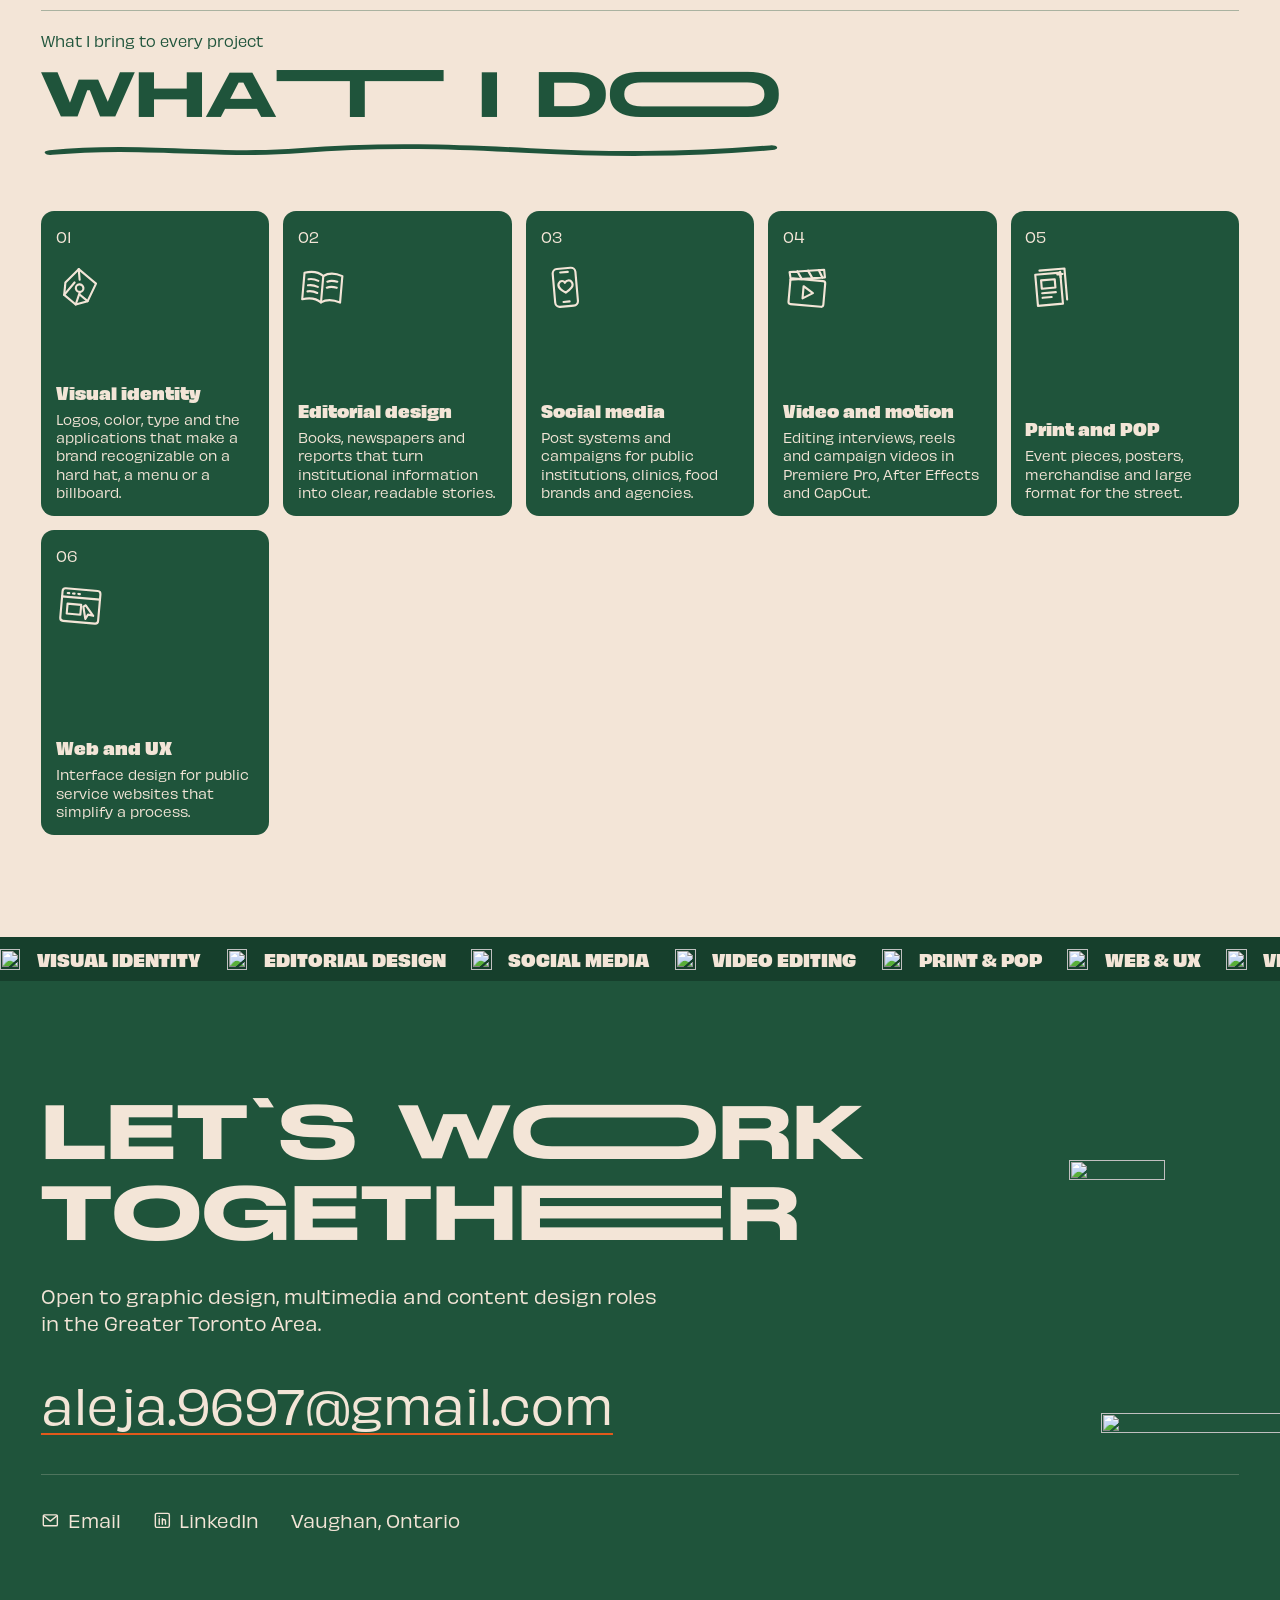
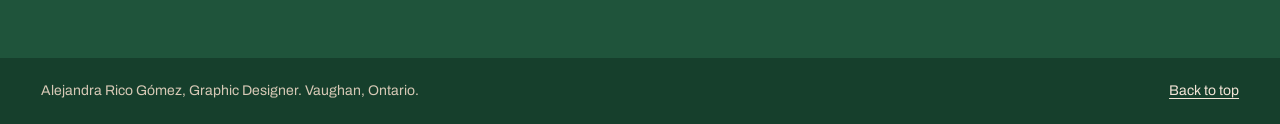
==== commit ebaae823: "Publish VIDEOO EDITING portfolio section" ====
--- a/site/index.html
+++ b/site/index.html
@@ -26,6 +26,7 @@
     <nav aria-label="Main">
       <ul class="nav">
         <li><a href="#work">Work</a></li>
+        <li><a href="videos/">Videos</a></li>
         <li><a href="about/">About</a></li>
         <li><a href="#contact">Contact</a></li>
       </ul>
--- a/site/assets/styles.css
+++ b/site/assets/styles.css
@@ -1900,6 +1900,15 @@
 .site-header .nav a {
   color: #1F543B;
 }
+@media (max-width: 620px) {
+  .site-header .header-inner {
+    flex-wrap: wrap;
+    gap: .35rem 1rem;
+    padding-block: .7rem;
+  }
+  .site-header nav { width: 100%; }
+  .site-header .nav { justify-content: space-between; }
+}
 @media (max-width: 760px) {
   .site-header .header-inner,
   .is-home .header-inner {
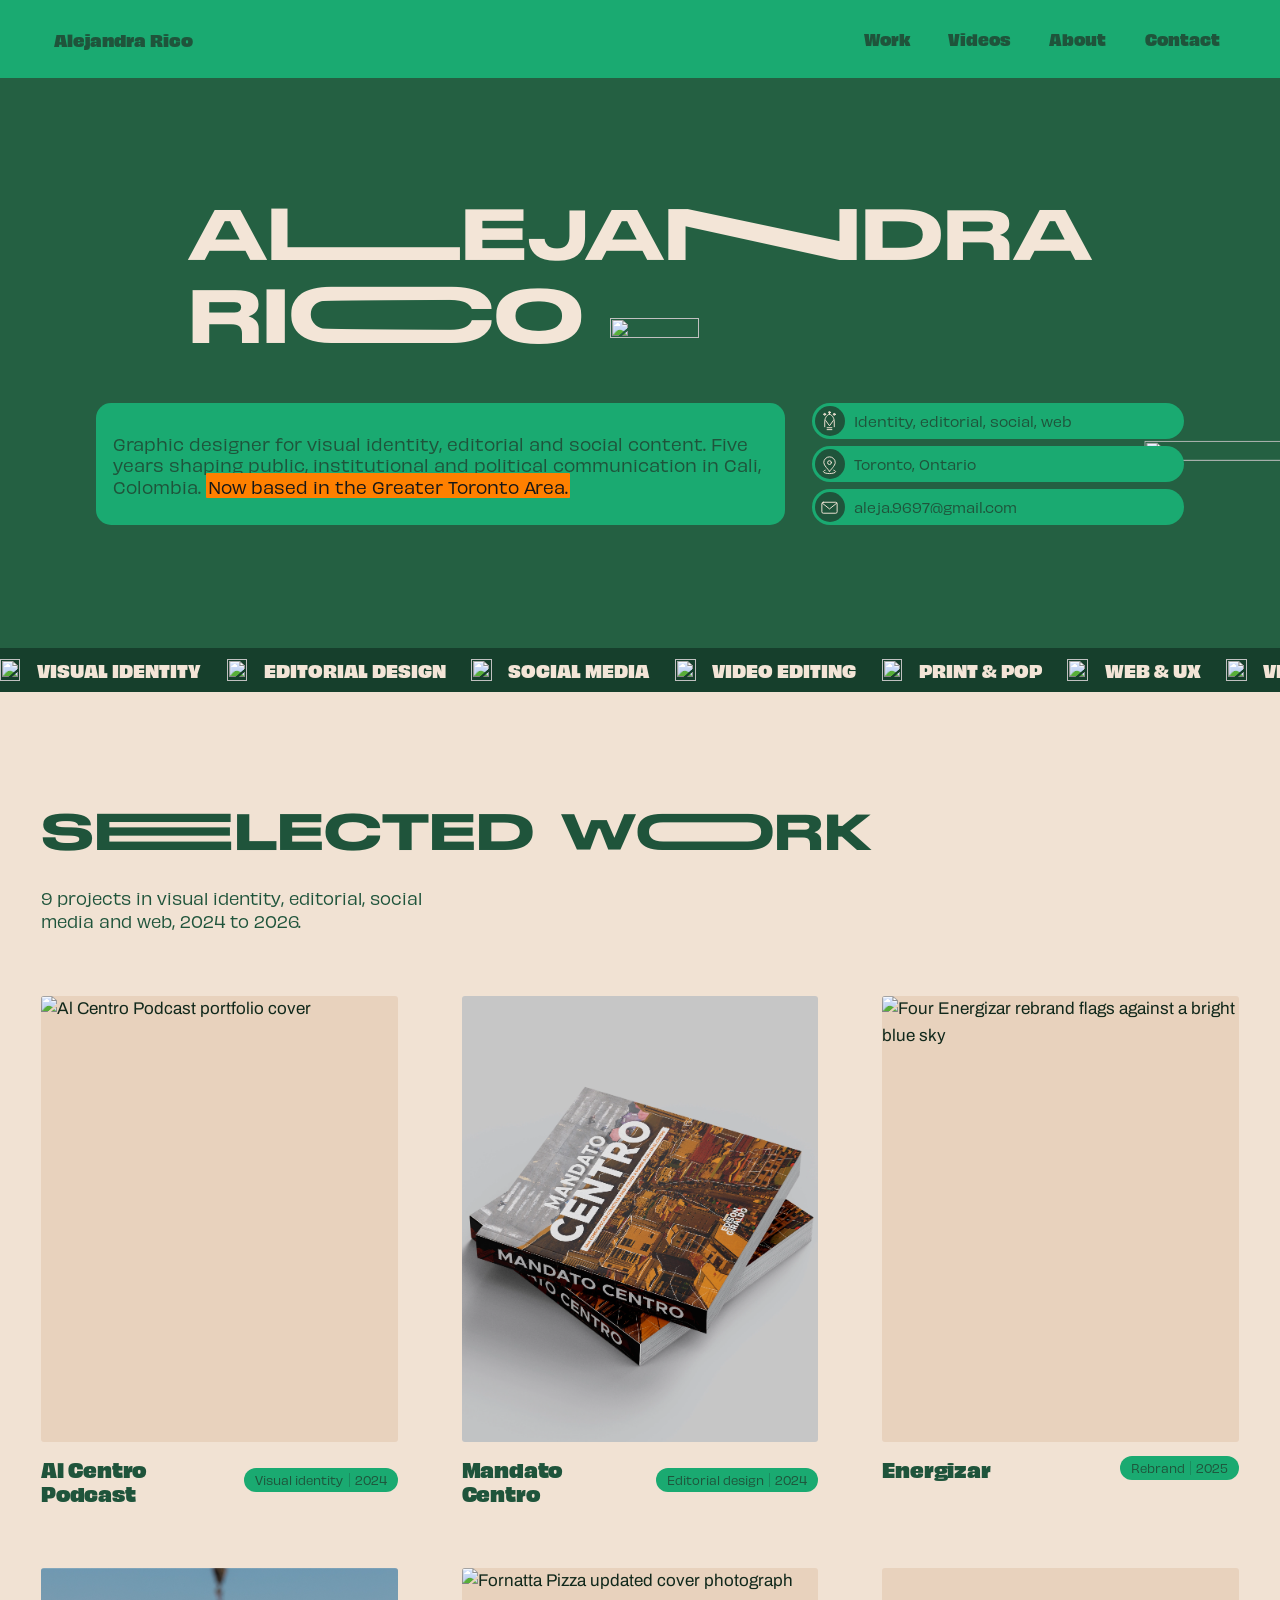
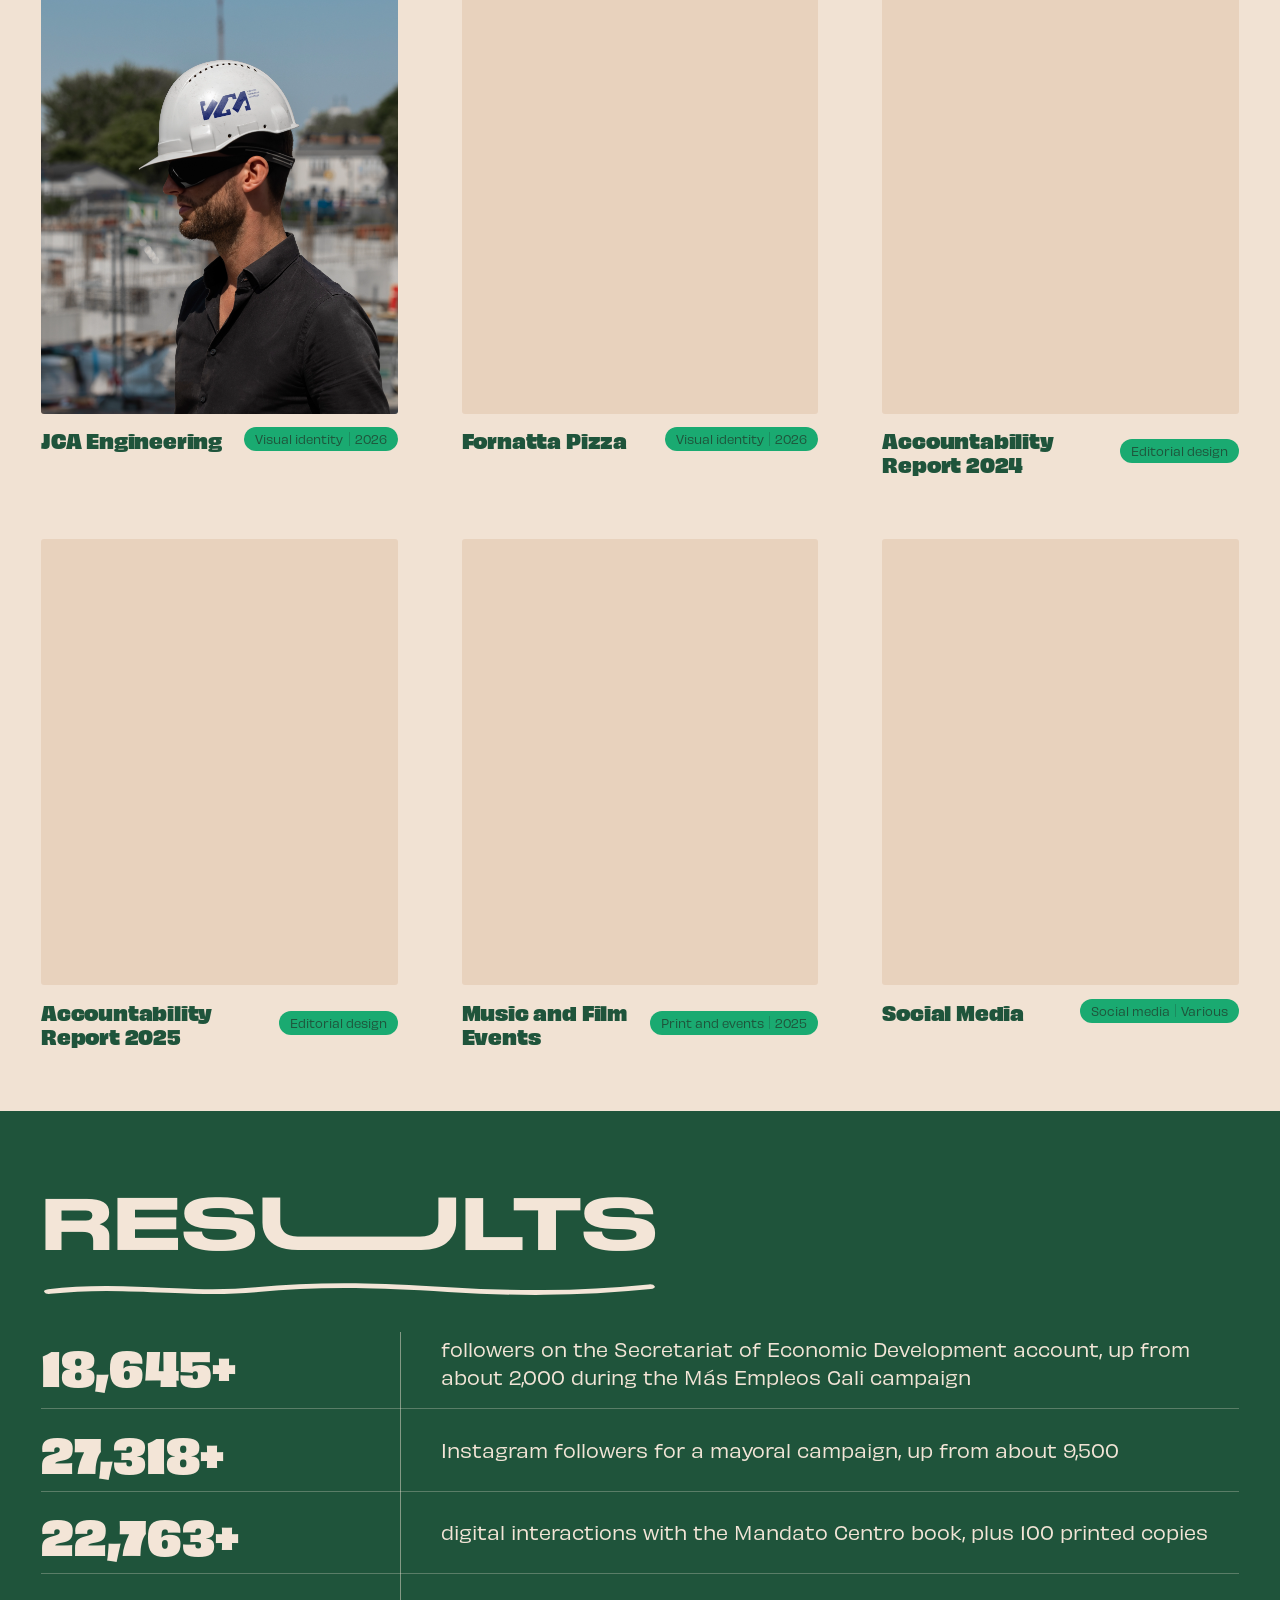
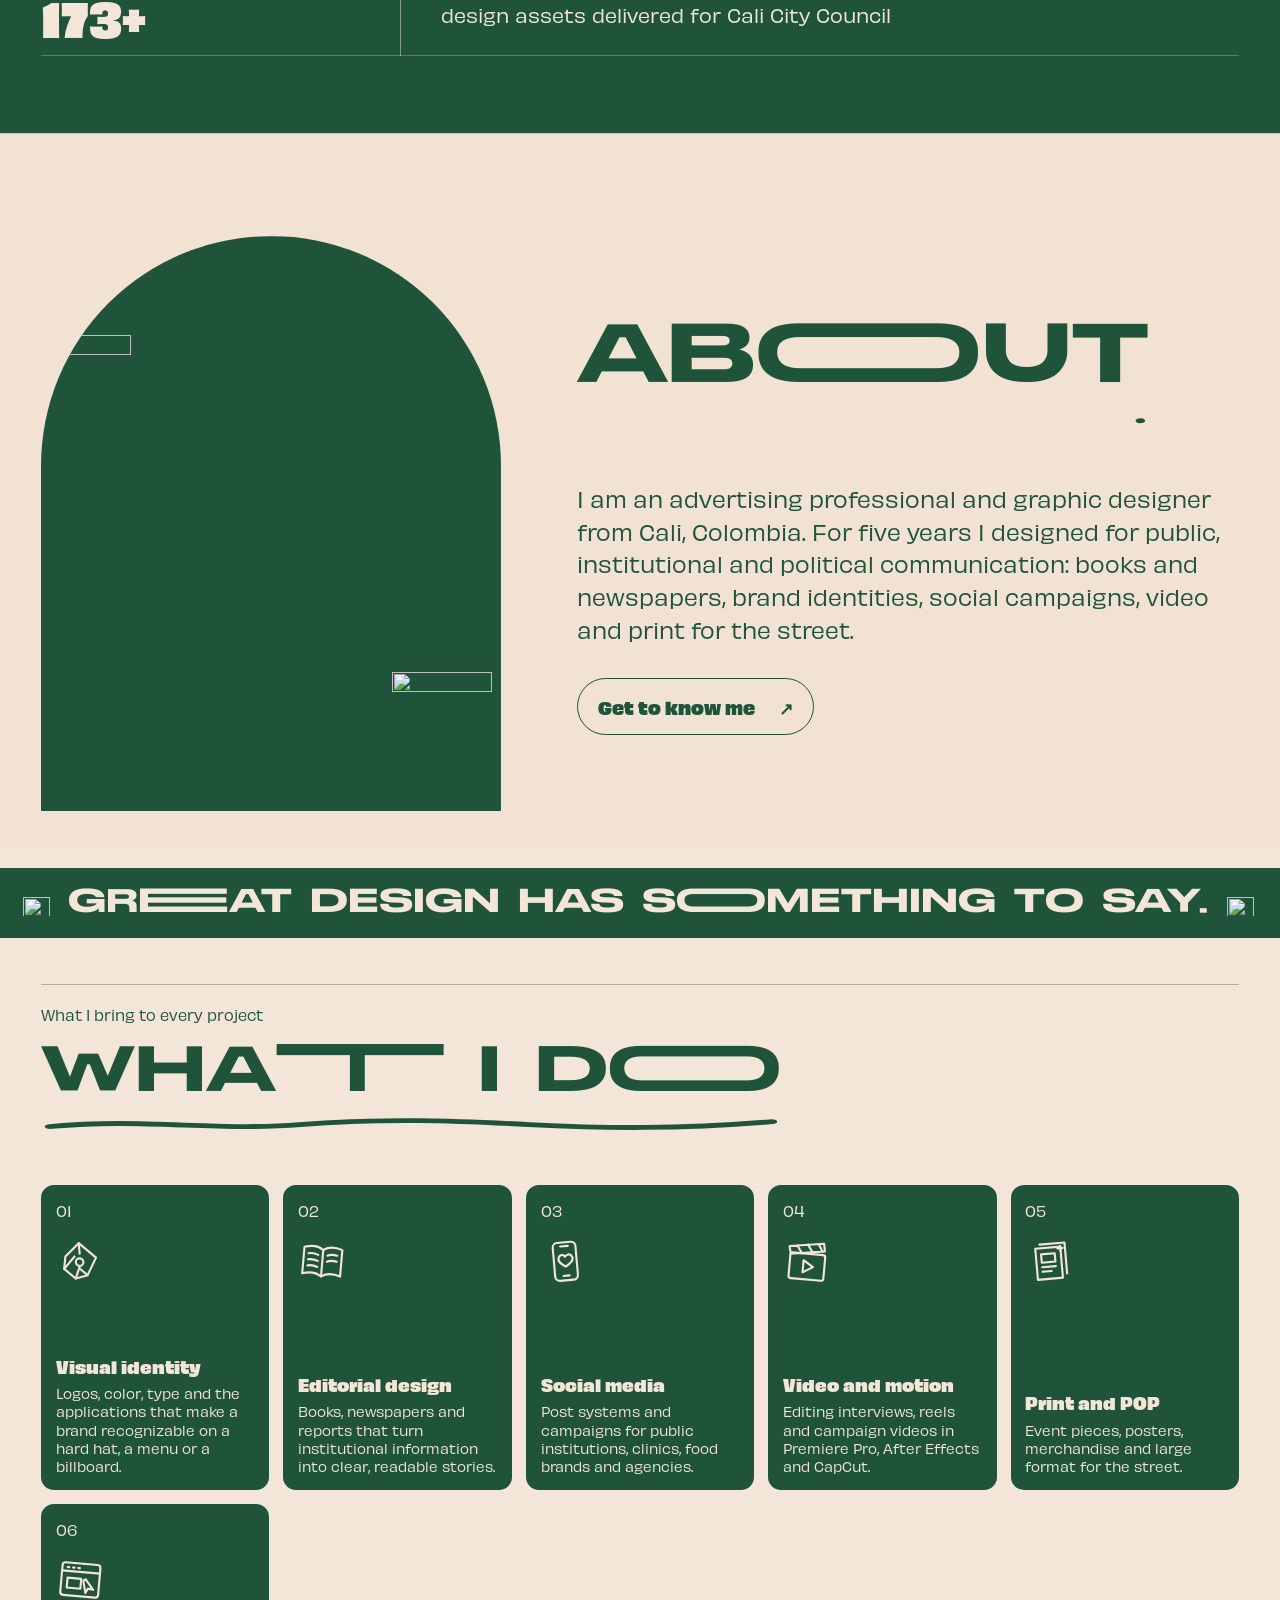
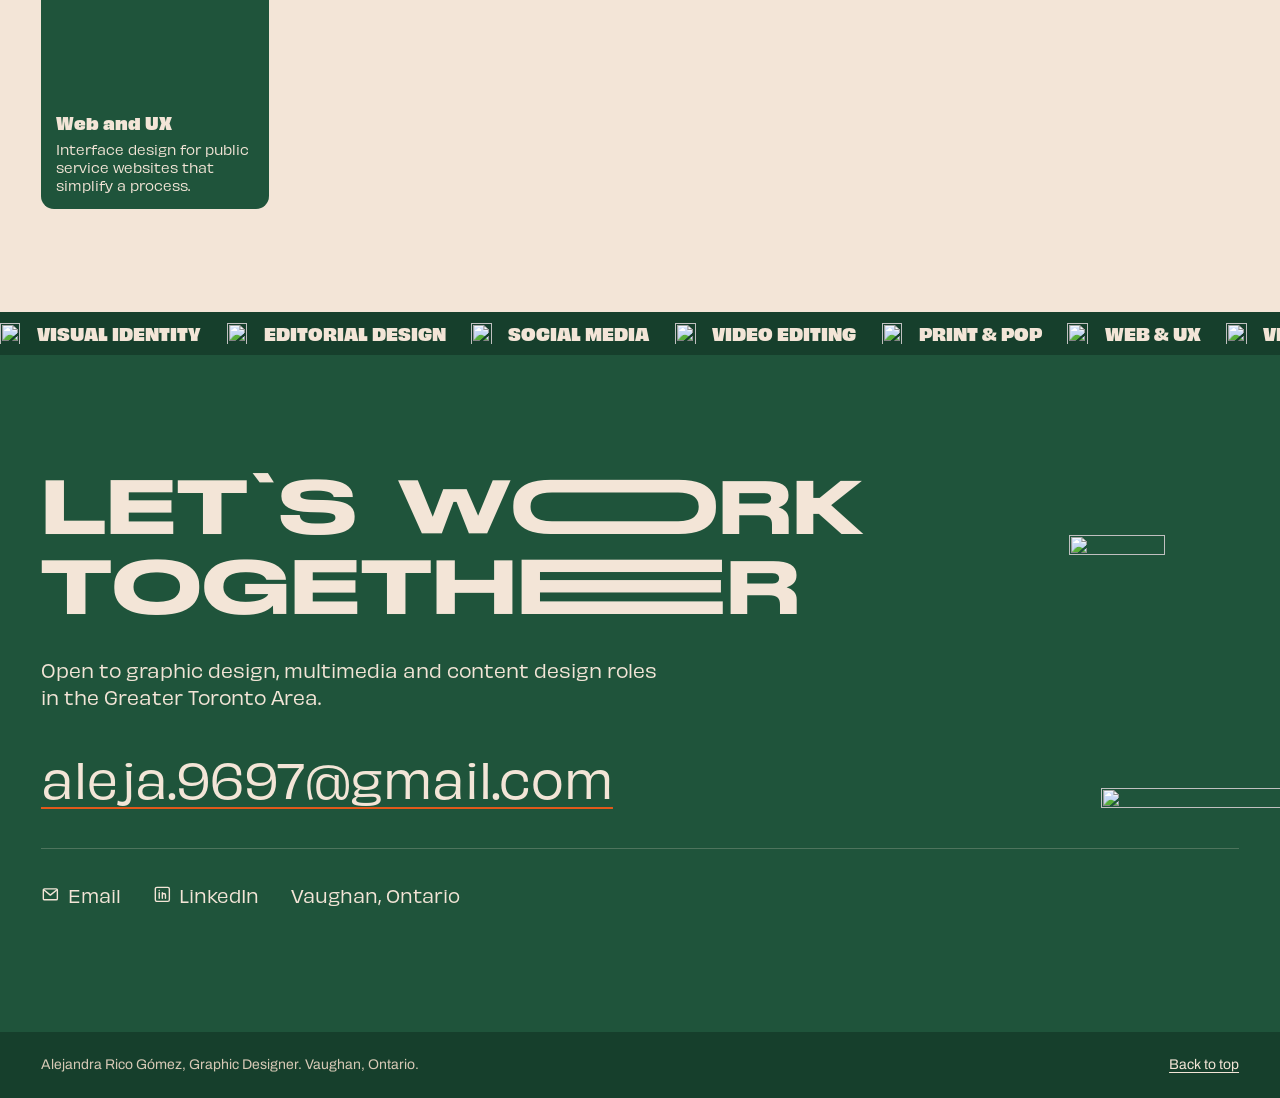
==== commit 04decbef: "Remove Cali Film Commission from Selected Work" ====
--- a/site/index.html
+++ b/site/index.html
@@ -71,7 +71,7 @@
   <div class="wrap">
     <div class="section-head">
       <h2 id="work-title" class="section-title work-custom-title"><span class="work-highlight-base">SEELECTED WOORK</span><span class="work-highlight-reveal" aria-hidden="true">SEELECTED WOORK</span></h2>
-      <p class="section-note">10 projects in visual identity, editorial, social media and web, 2024 to 2026.</p>
+      <p class="section-note">9 projects in visual identity, editorial, social media and web, 2024 to 2026.</p>
     </div>
 <div class="work-row">
   <a class="work-item span-7" href="work/al-centro/" style="--span:7">
@@ -158,17 +158,6 @@
       <span class="work-title">Social Media</span>   
 <span class="work-meta">
   <span class="work-tag"><span class="work-tag-discipline">Social media</span><span class="work-tag-year">Various</span></span>
-</span>
-    </span>
-  </a>
-</div>
-<div class="work-row">
-  <a class="work-item span-12 is-featured-wide" href="work/cali-film-commission/" style="--span:12">
-    <span class="work-media"><img class="" src="img/cali-film-commission/01.webp" width="1800" height="944" alt="Cali Film Commission website on a laptop" loading="lazy" decoding="async" style="object-position:50% 50%"><img class="work-lens-image" src="img/cali-film-commission/02.webp" width="820" height="1800" alt="" aria-hidden="true" loading="lazy" decoding="async"></span>
-    <span class="work-caption">
-      <span class="work-title">Cali Film Commission</span>   
-<span class="work-meta">
-  <span class="work-tag"><span class="work-tag-discipline">Web and UX</span><span class="work-tag-year">2025</span></span>
 </span>
     </span>
   </a>
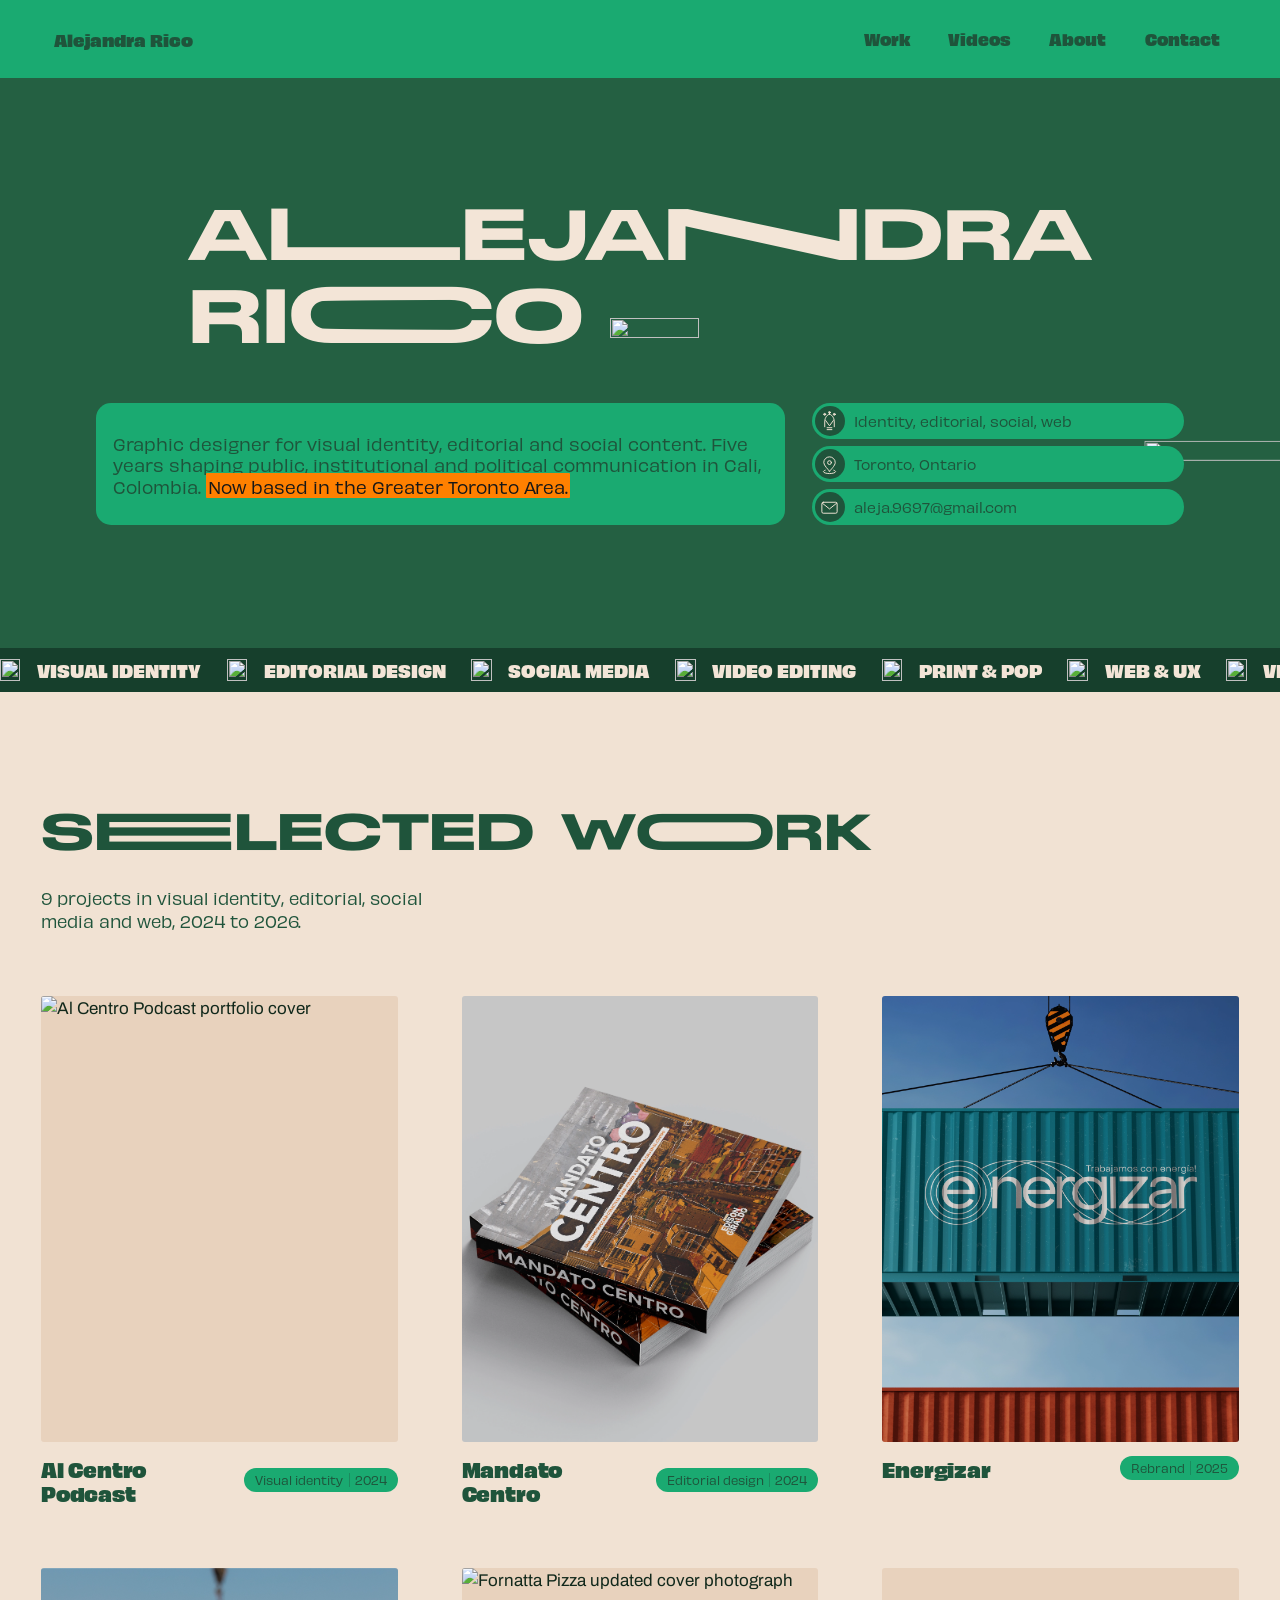
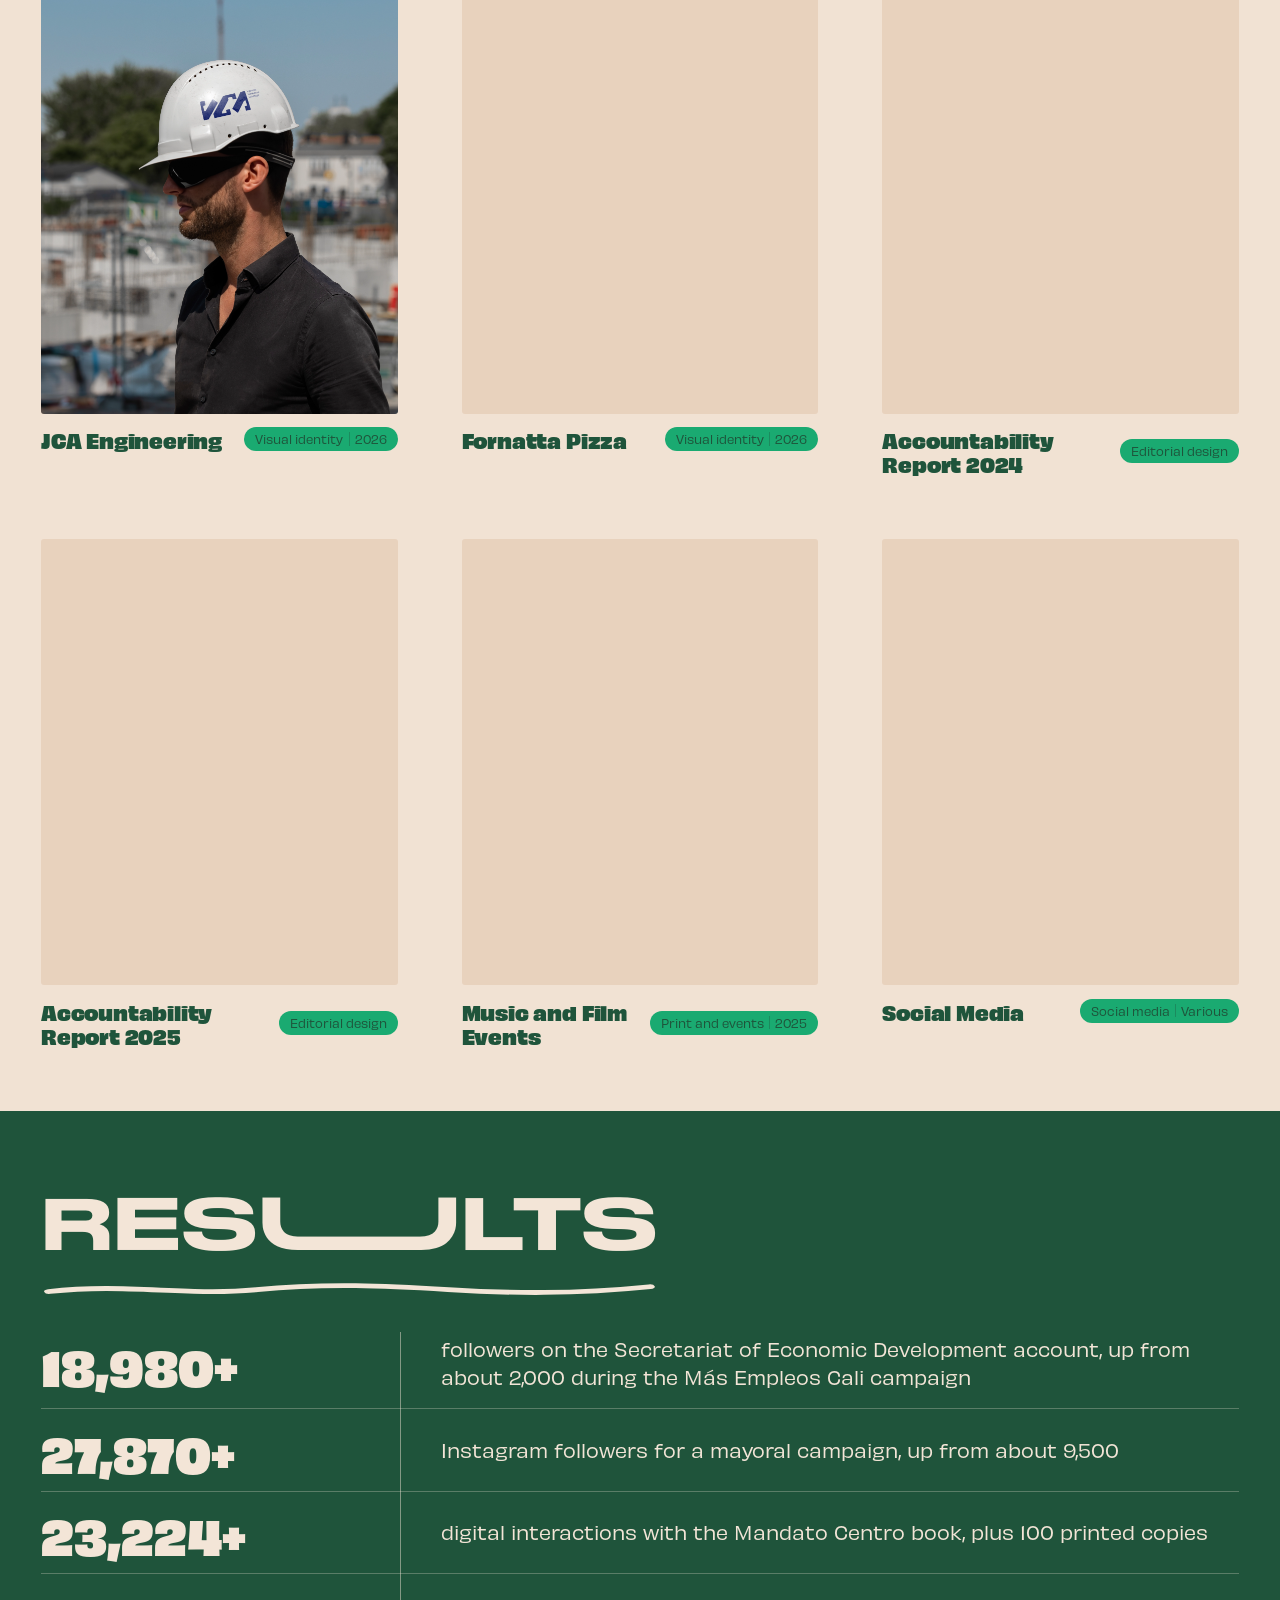
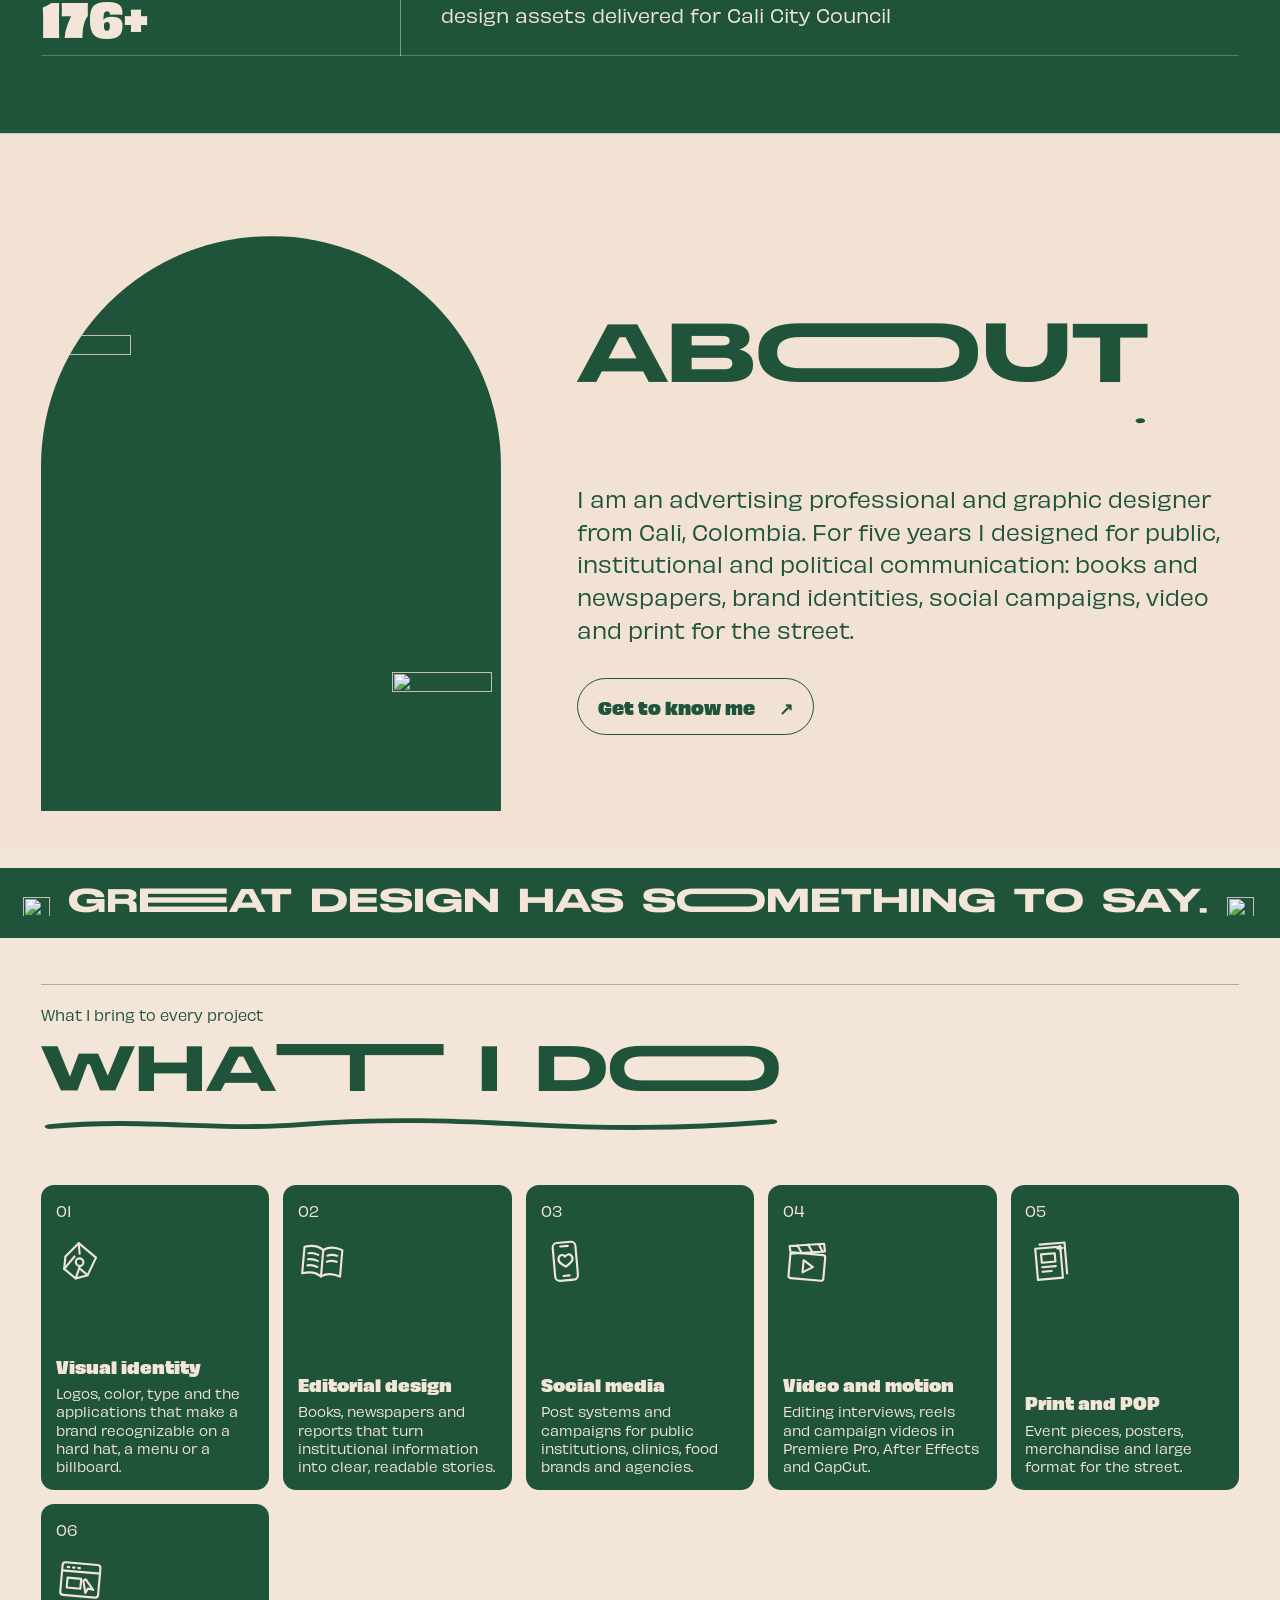
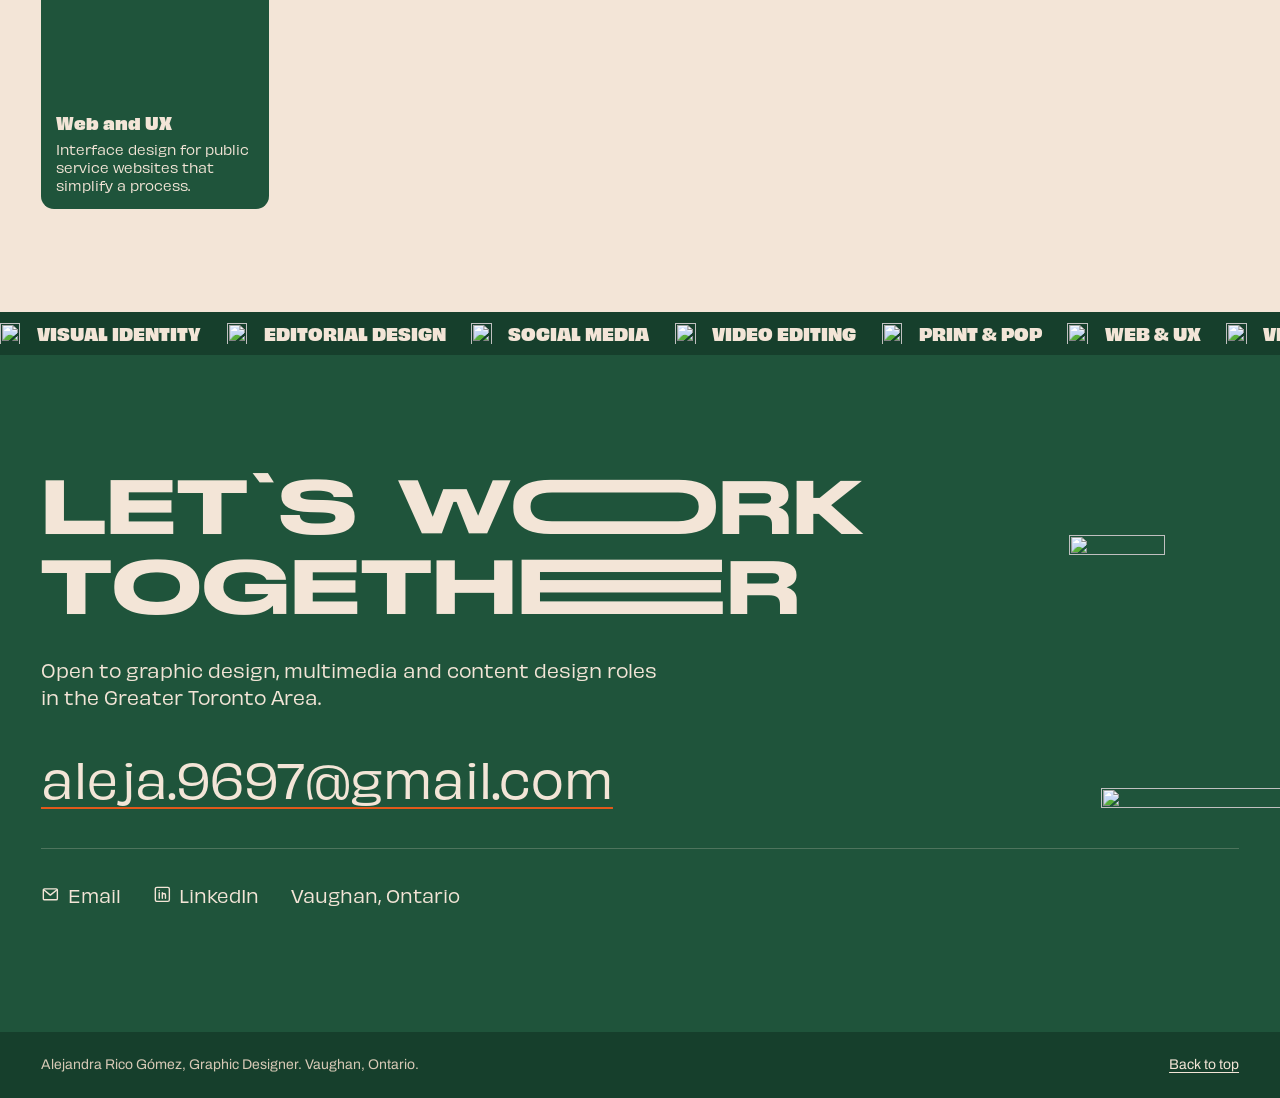
==== commit 95646bc4: "Fix Energizar homepage cover image" ====
--- a/site/index.html
+++ b/site/index.html
@@ -95,7 +95,7 @@
 </div>
 <div class="work-row">
   <a class="work-item span-4" href="work/energizar/" style="--span:4">
-    <span class="work-media"><img class="" src="img/energizar/06.jpg" width="1536" height="1024" alt="Four Energizar rebrand flags against a bright blue sky" loading="lazy" decoding="async" style="object-position:50% 55%"><img class="work-lens-image" src="img/energizar/02.webp" width="1222" height="1287" alt="" aria-hidden="true" loading="lazy" decoding="async"></span>
+    <span class="work-media"><img class="" src="img/energizar/06.webp" width="4500" height="3000" alt="Four Energizar rebrand flags against a bright blue sky" loading="lazy" decoding="async" style="object-position:50% 55%"><img class="work-lens-image" src="img/energizar/02.webp" width="1222" height="1287" alt="" aria-hidden="true" loading="lazy" decoding="async"></span>
     <span class="work-caption">
       <span class="work-title">Energizar</span>   
 <span class="work-meta">
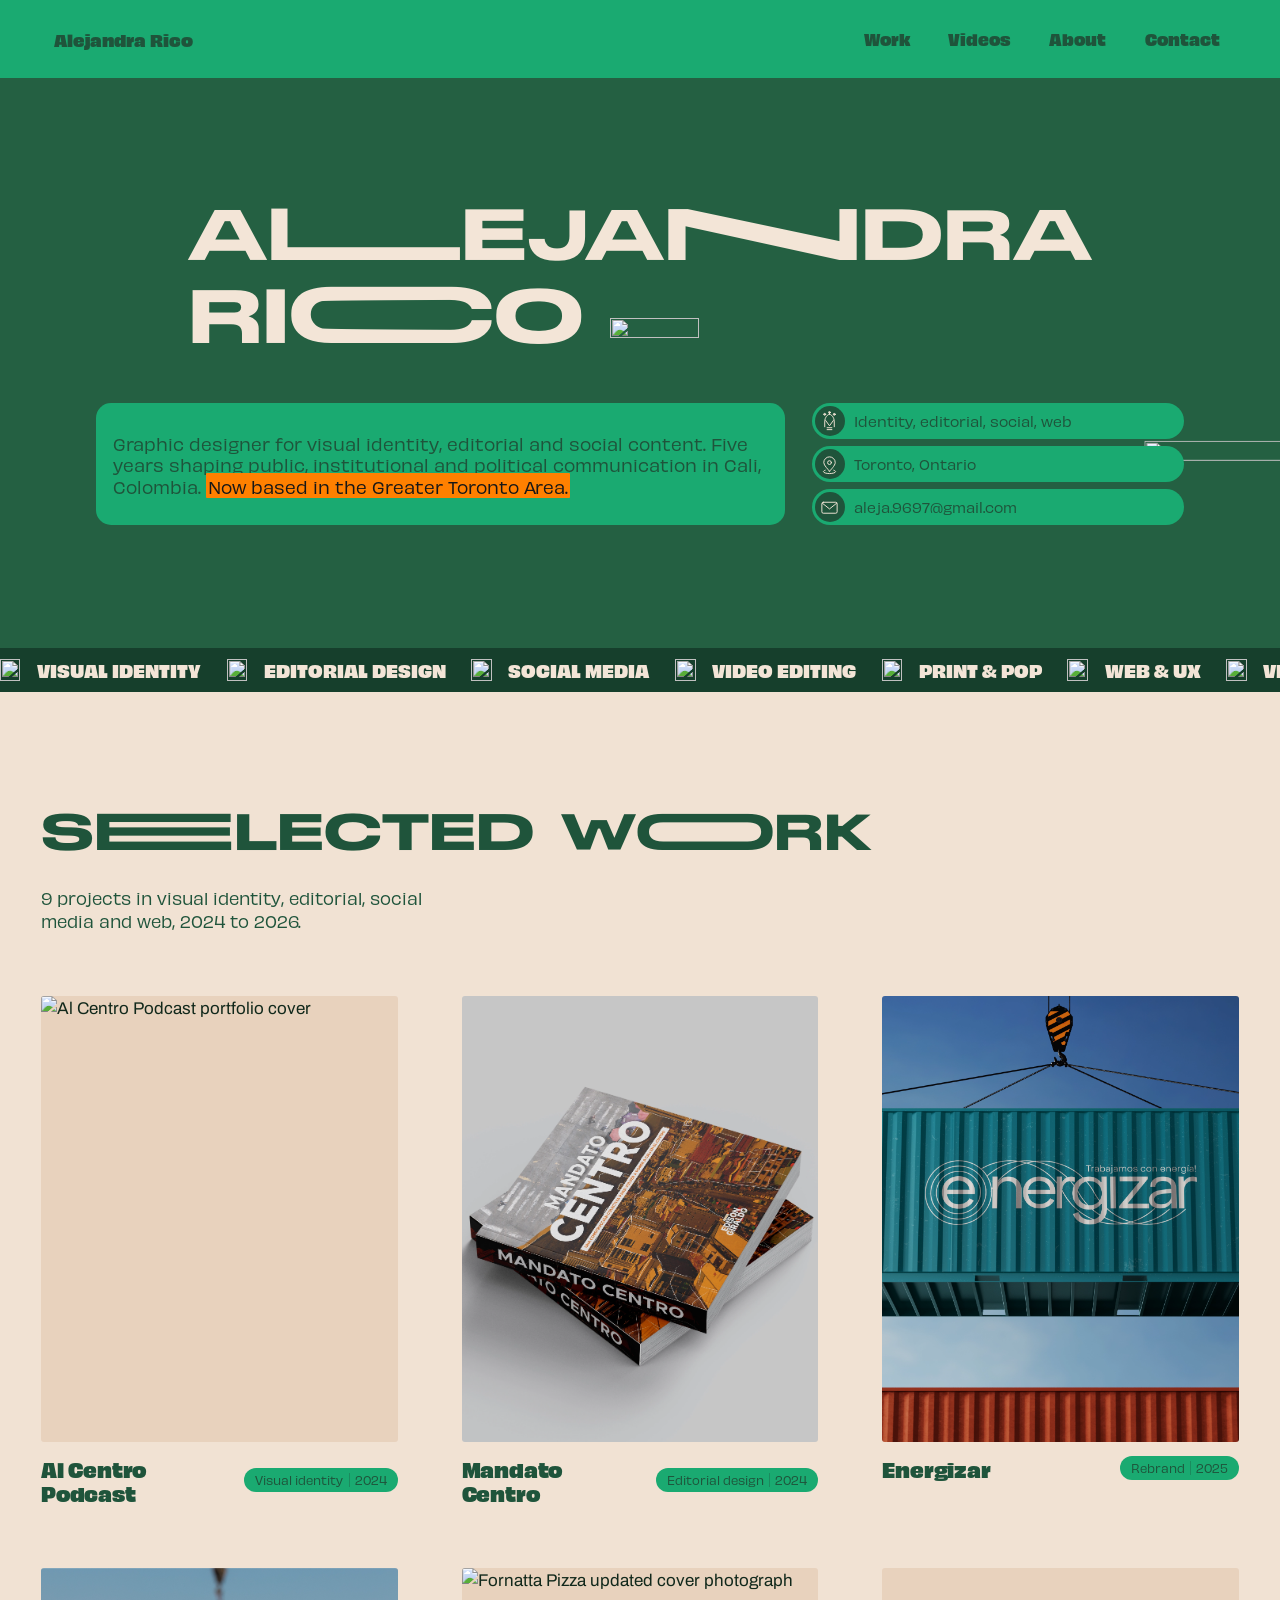
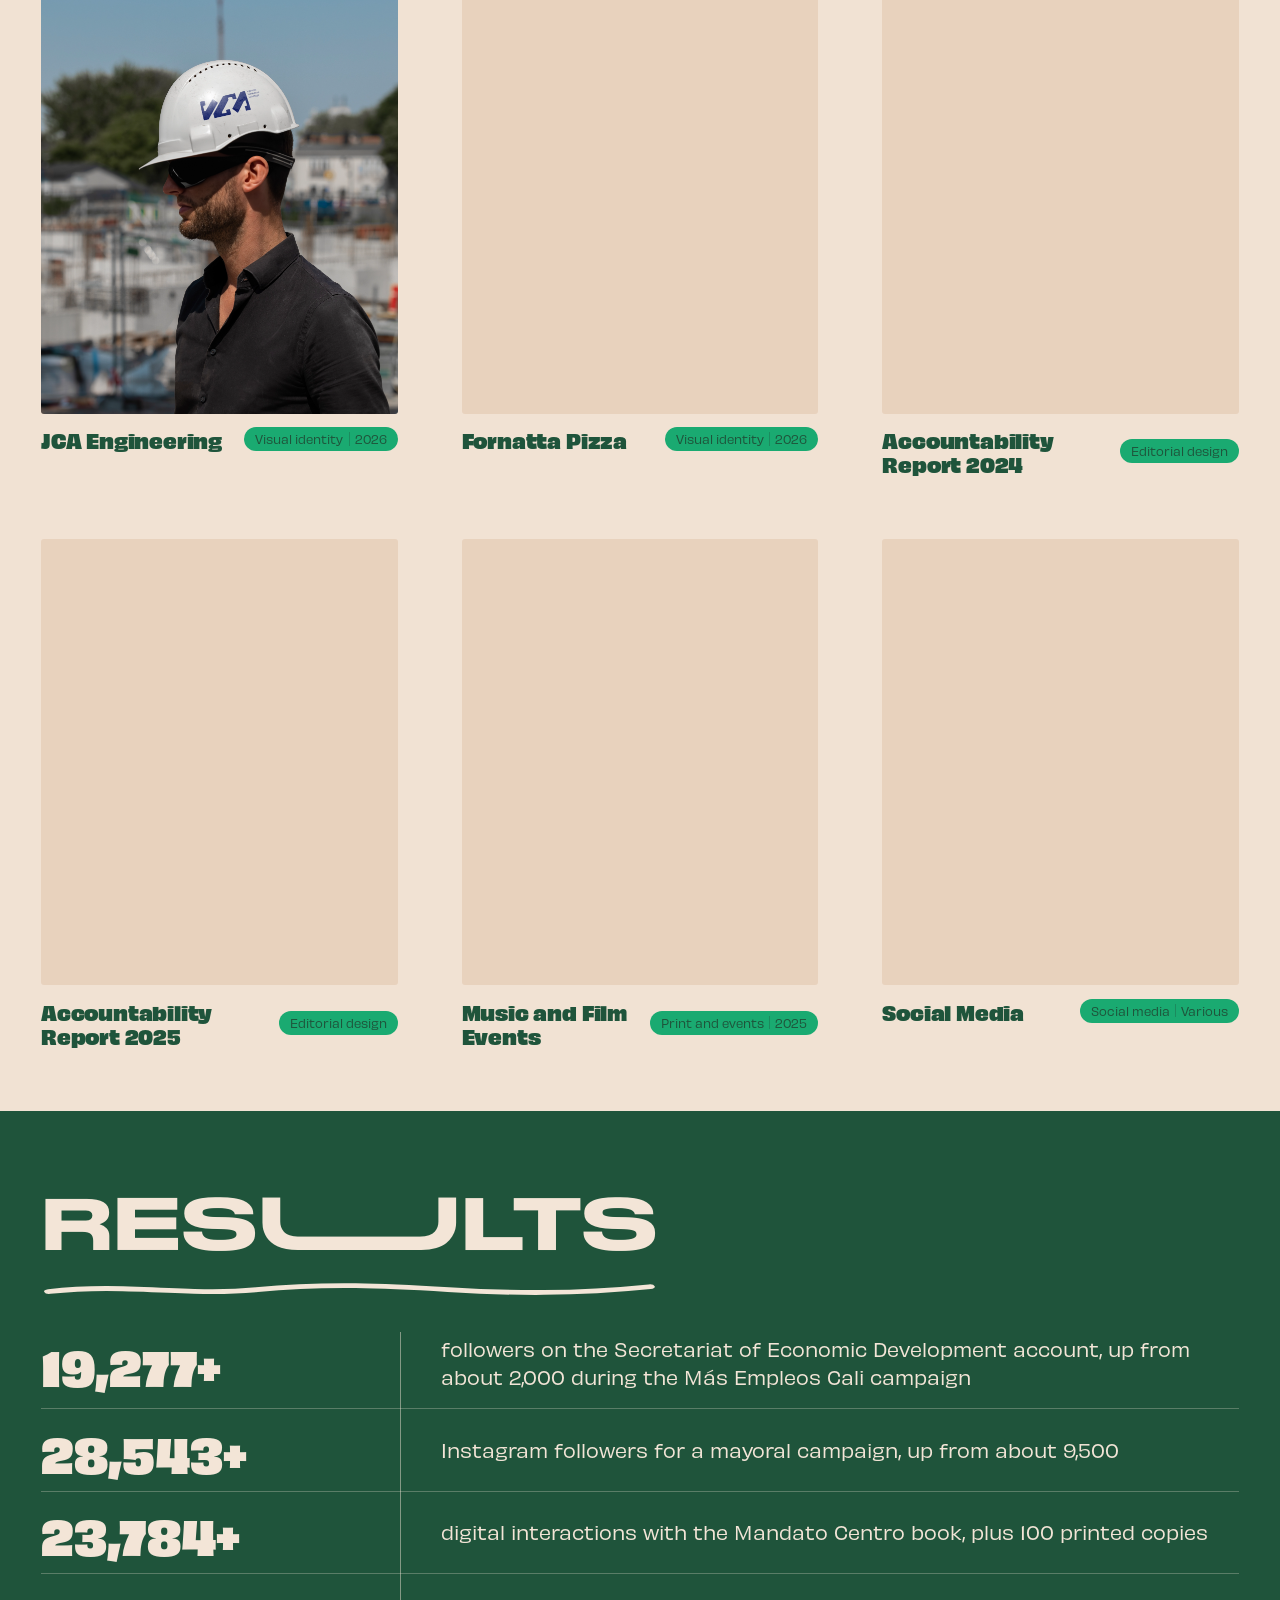
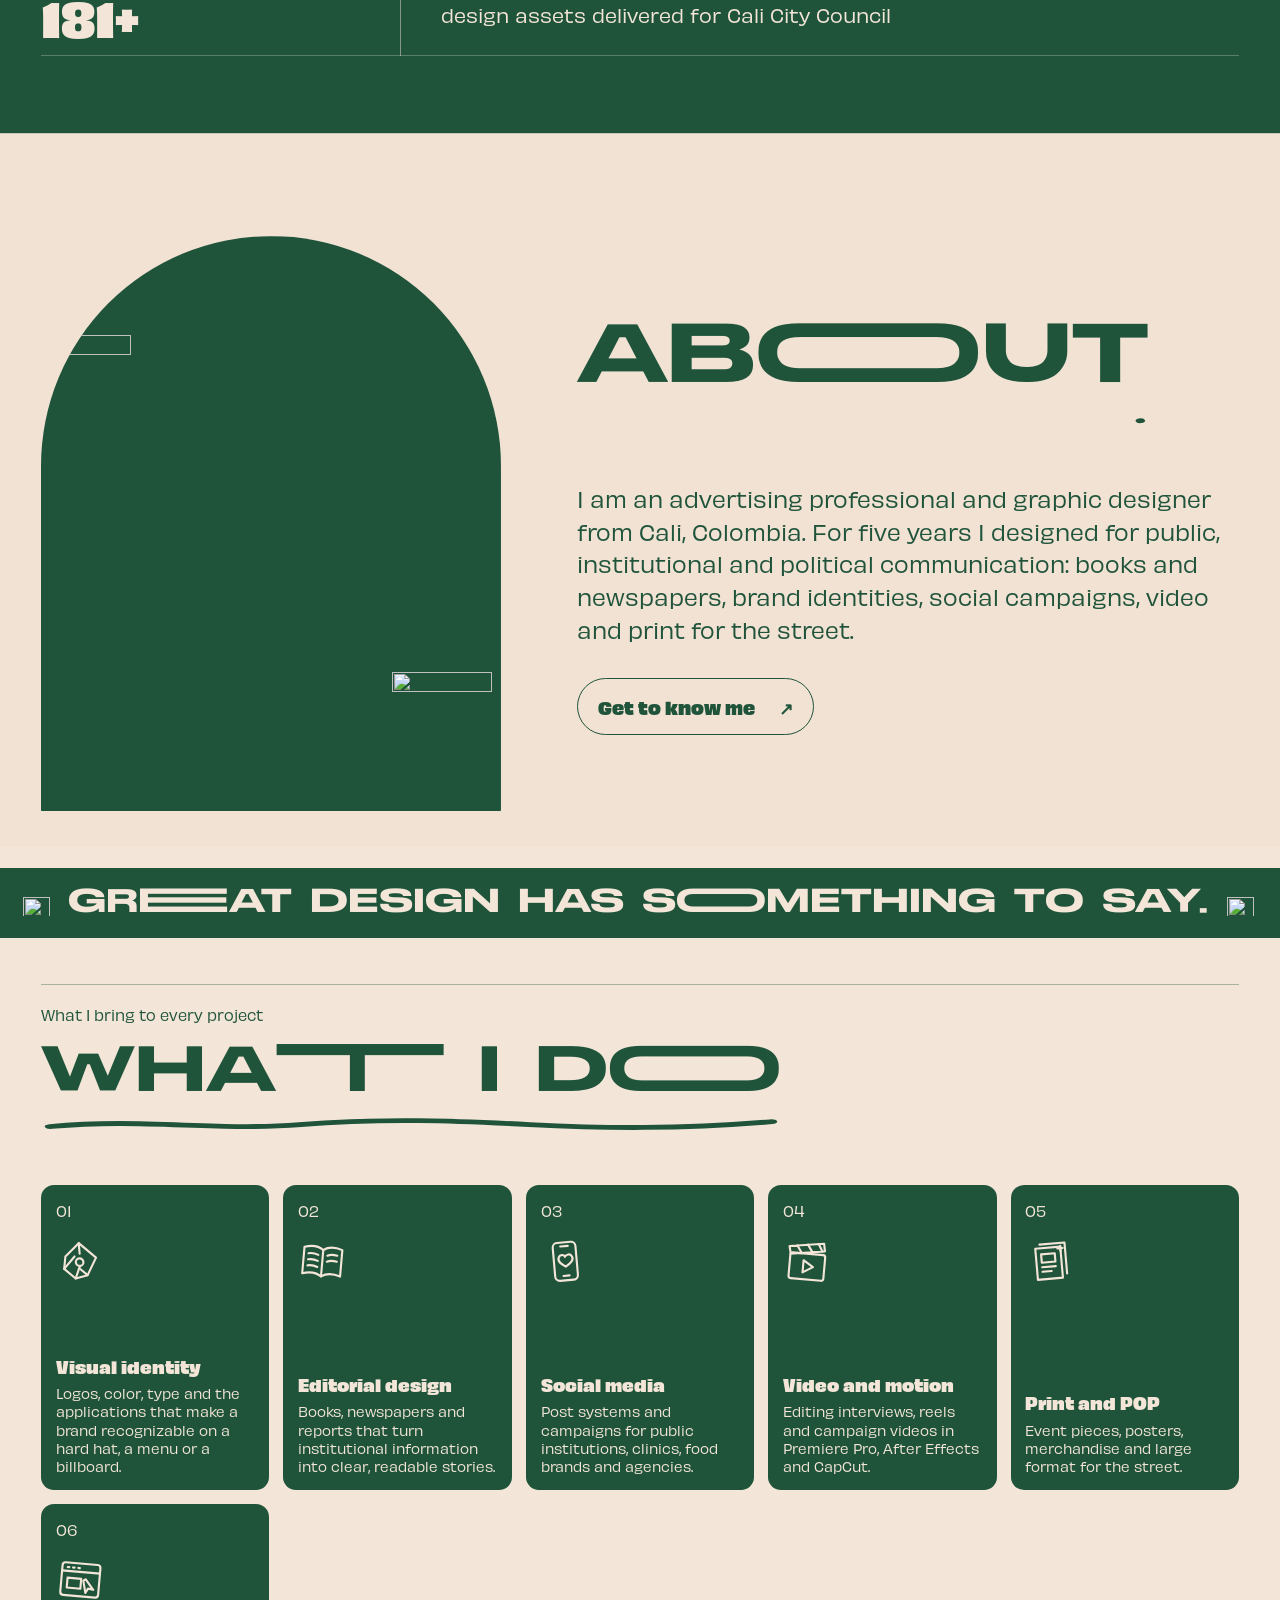
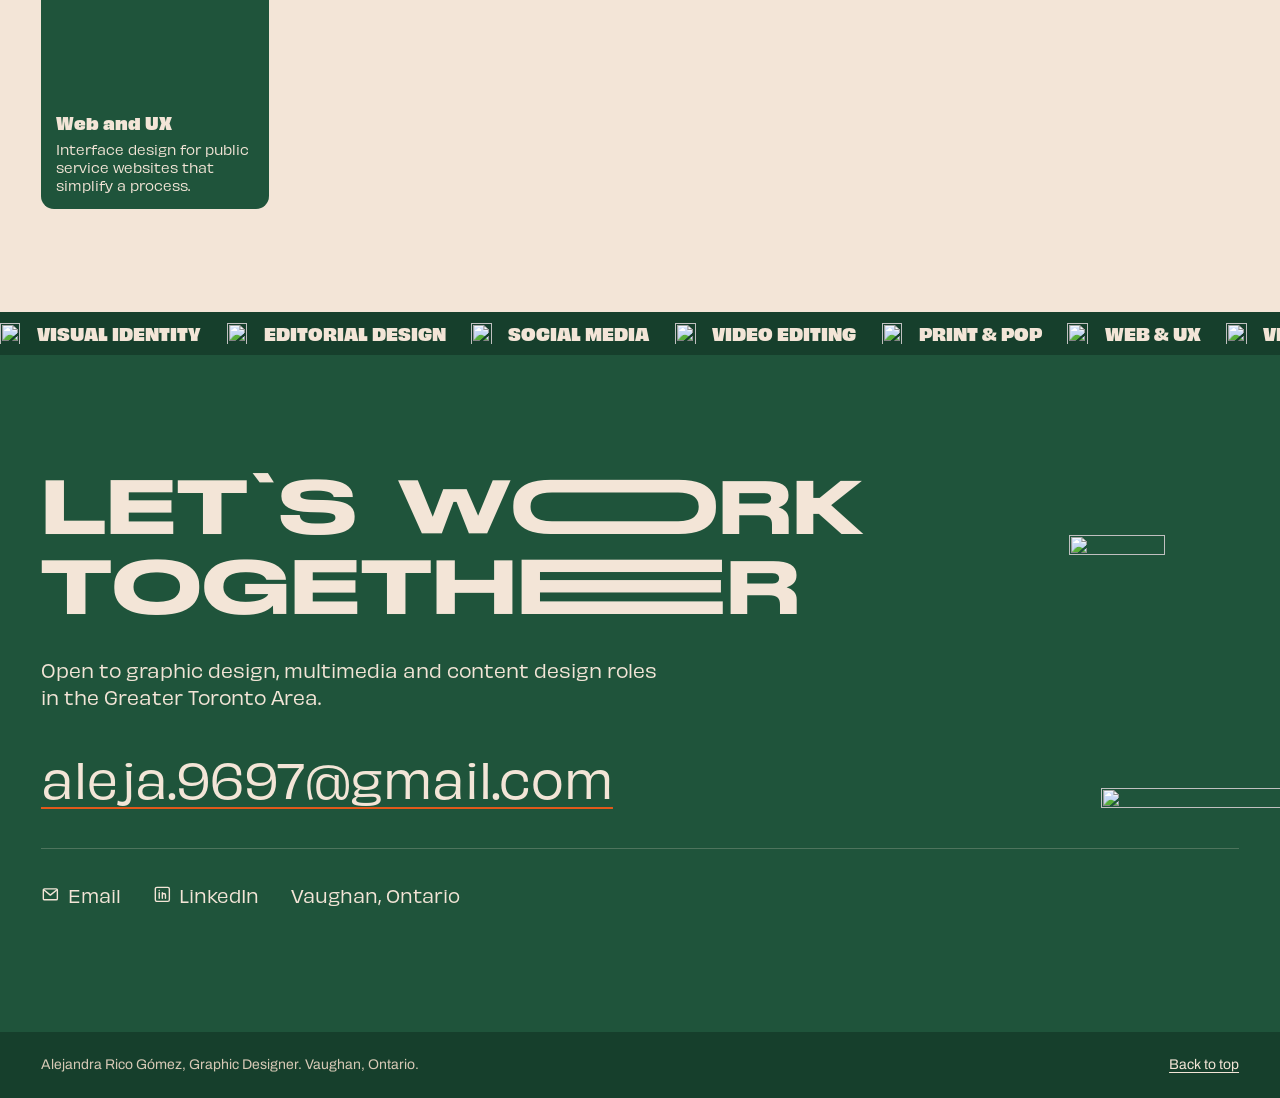
==== commit 88eead93: "Update About portrait" ====
--- a/site/index.html
+++ b/site/index.html
@@ -180,7 +180,7 @@
 <section class="about about-teaser" id="about" aria-labelledby="about-title">
   <div class="wrap about-grid">
     <figure class="about-portrait about-portrait--animated">
-      <img class="" src="img/about/01.webp" width="619" height="1100" alt="Portrait of Alejandra Rico Gómez" loading="lazy" decoding="async">
+      <img class="" src="img/about/01.webp?v=aead5d48ec4c" width="941" height="1672" alt="Portrait of Alejandra Rico Gómez" loading="lazy" decoding="async">
       <img class="about-portrait-star" src="/assets/img/estrella-marquee.svg" alt="" aria-hidden="true" width="130" height="130" loading="lazy" decoding="async">
       <img class="about-portrait-star about-portrait-star--second" src="/assets/img/estrella-marquee.svg" alt="" aria-hidden="true" width="130" height="130" loading="lazy" decoding="async">
     </figure>
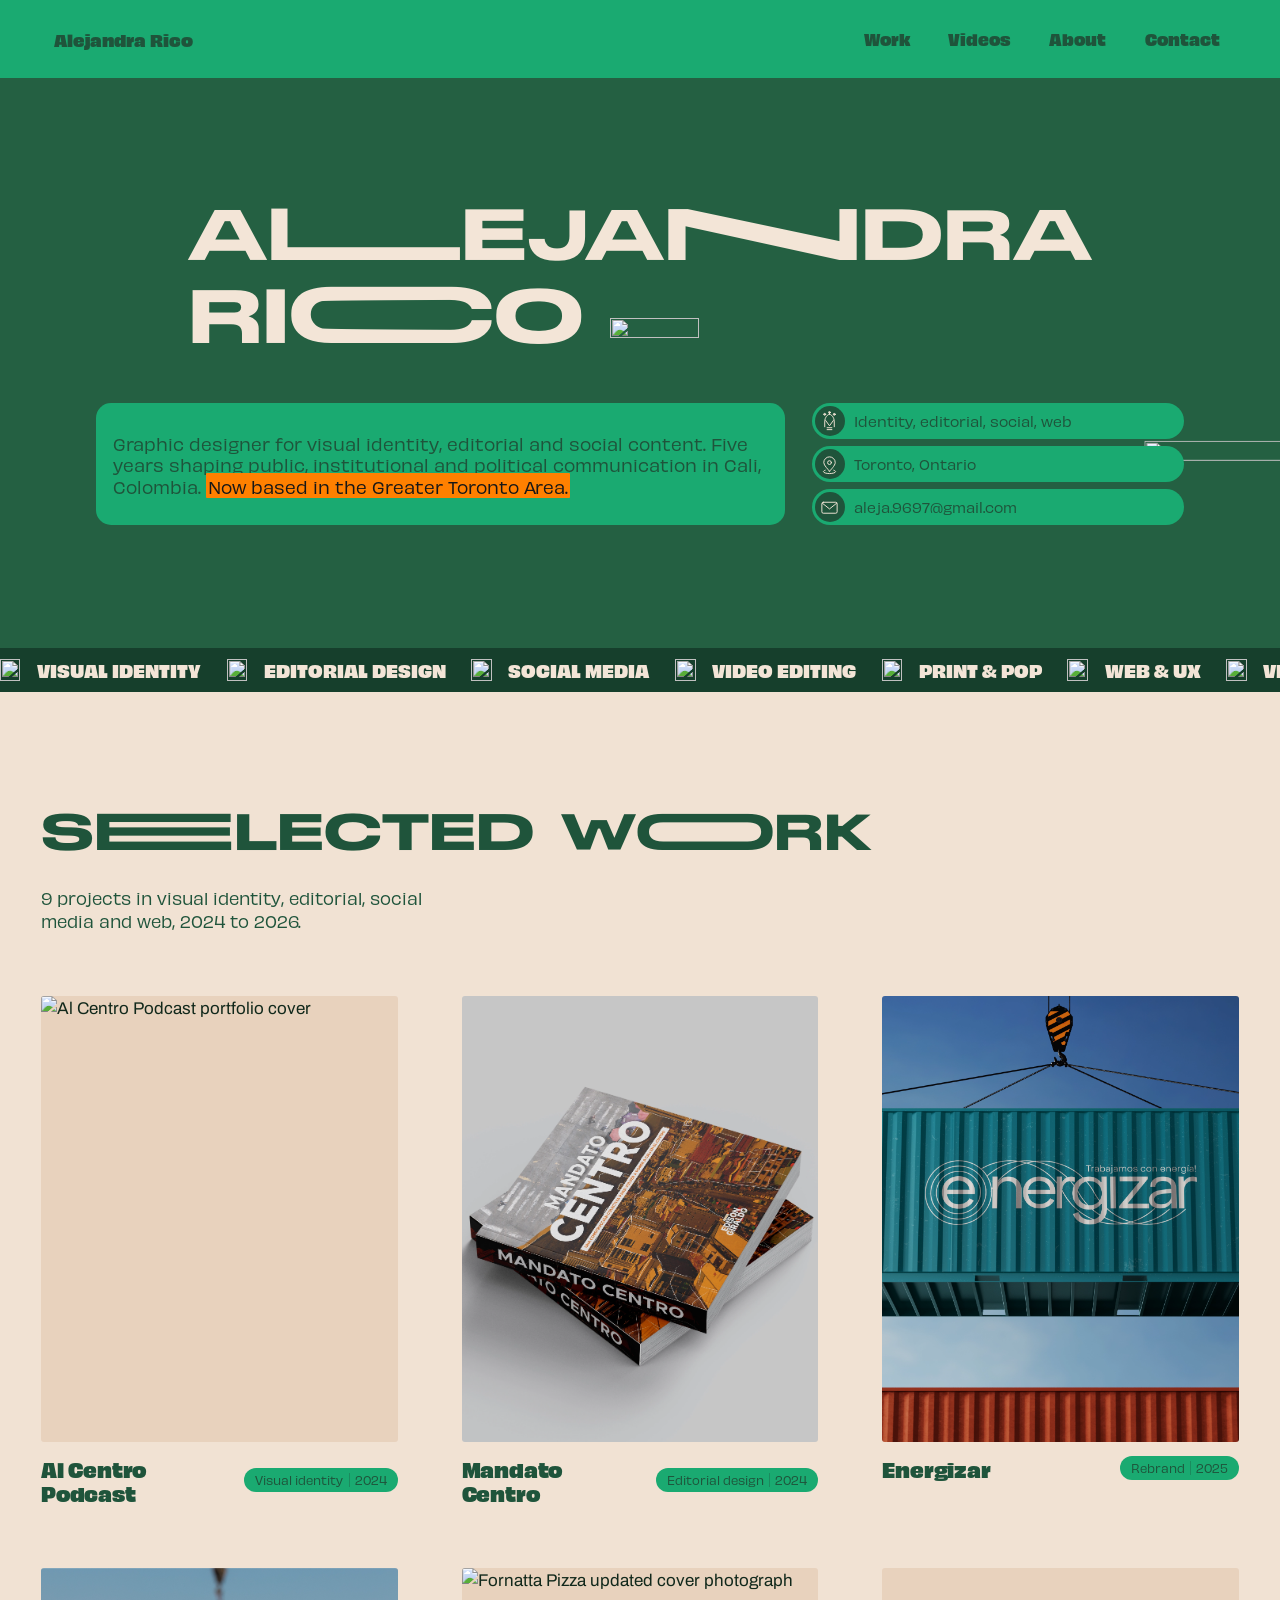
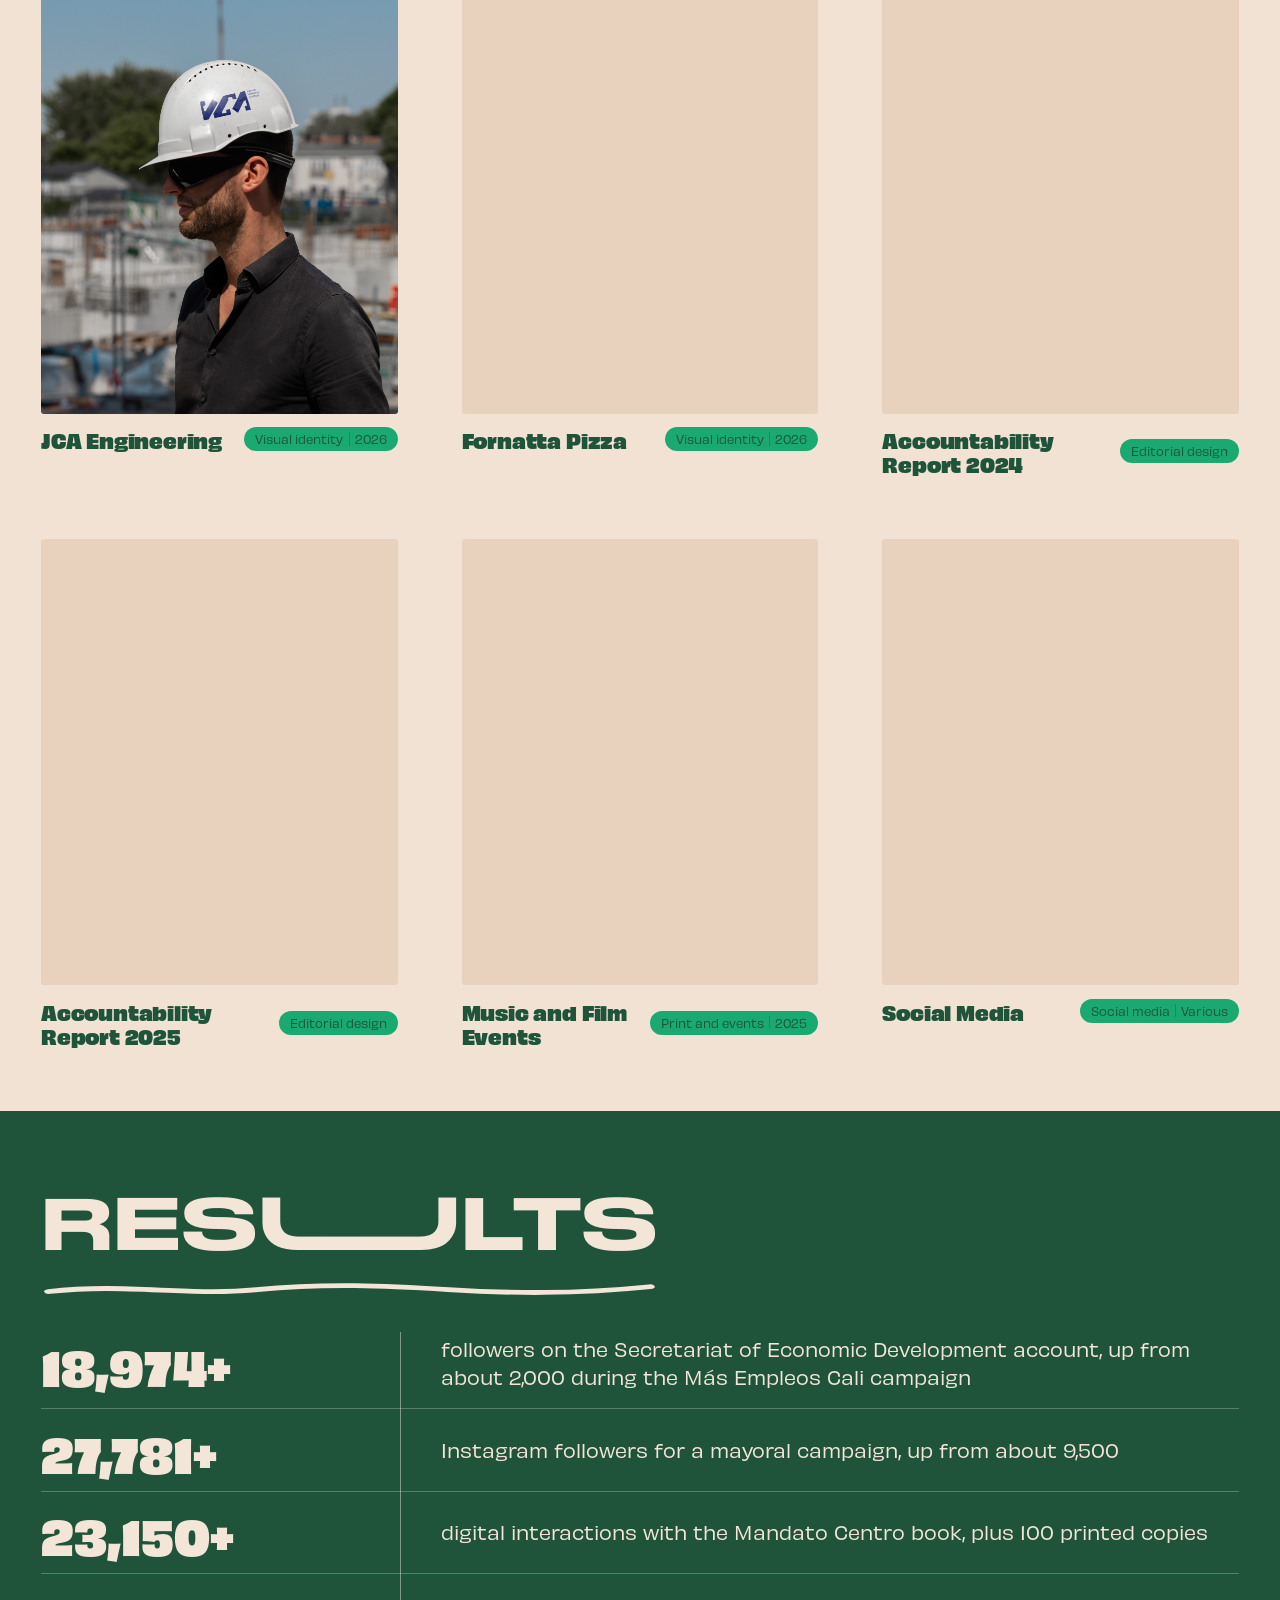
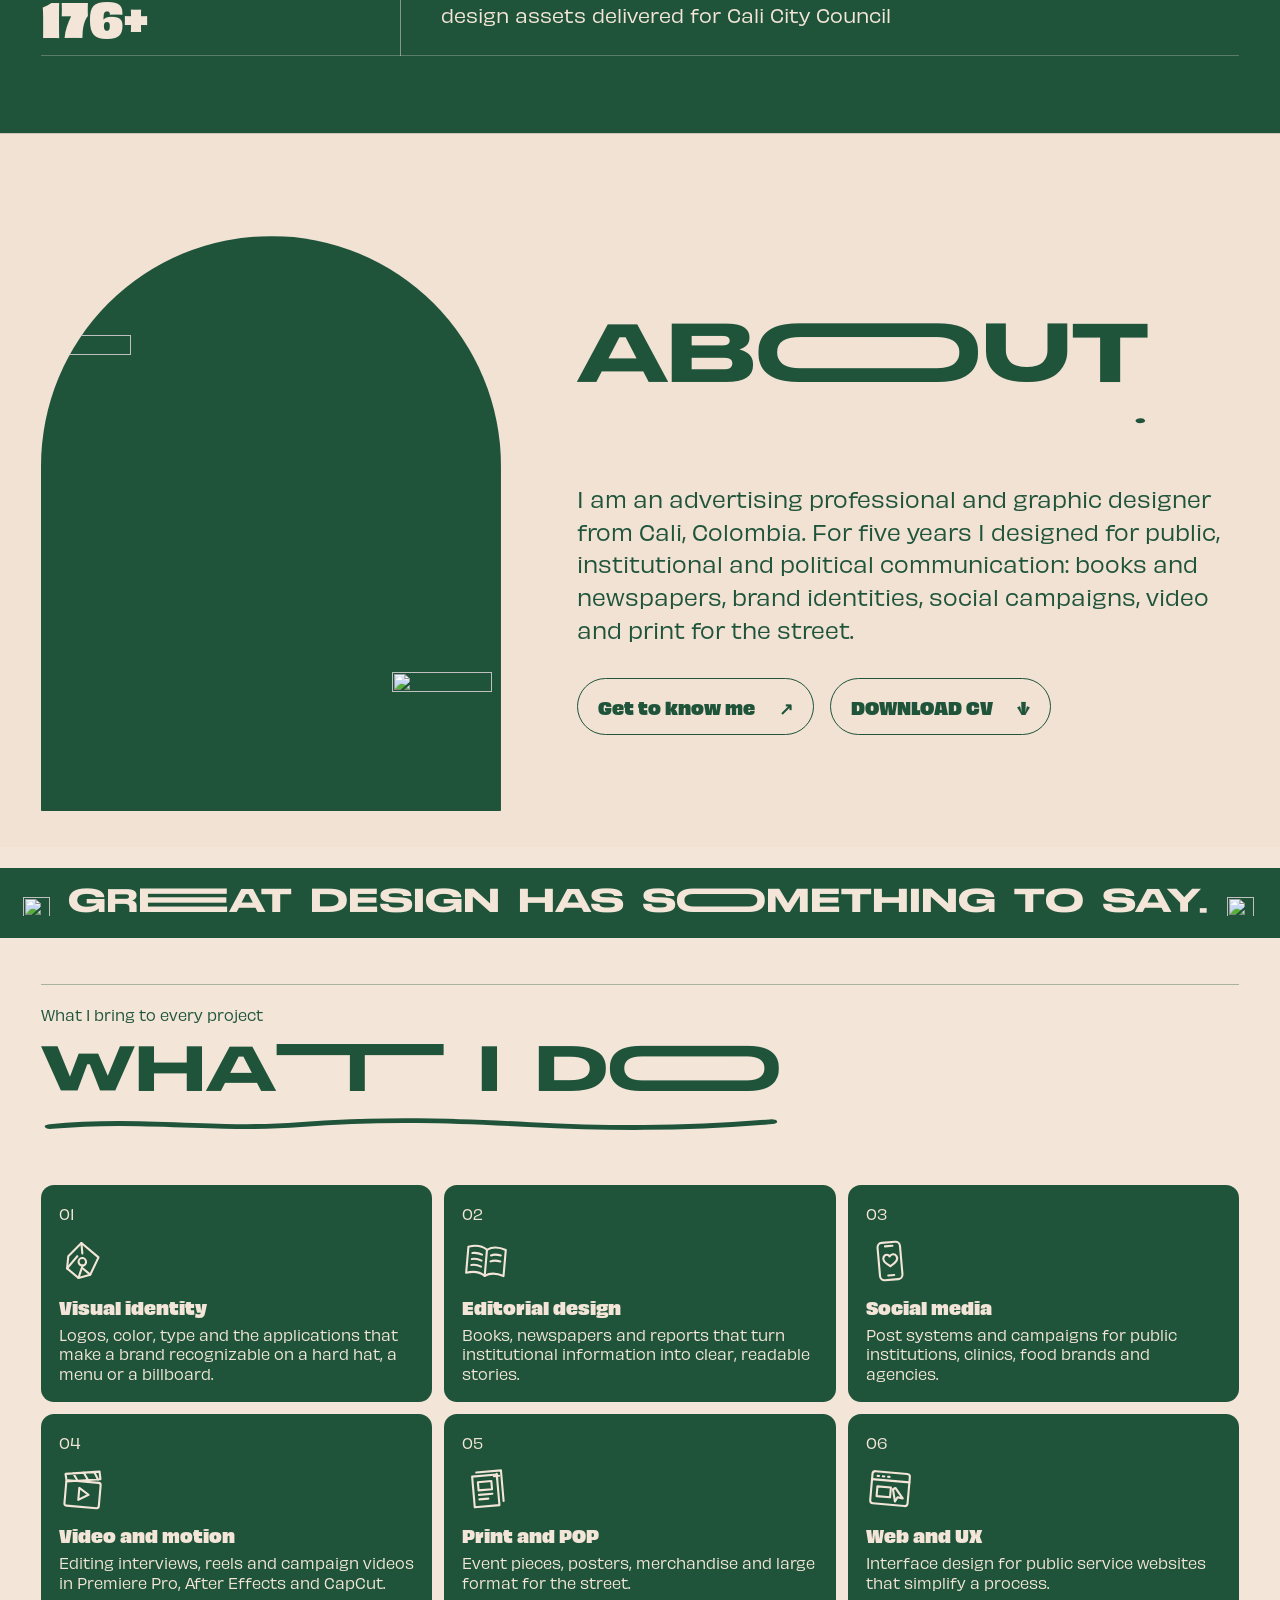
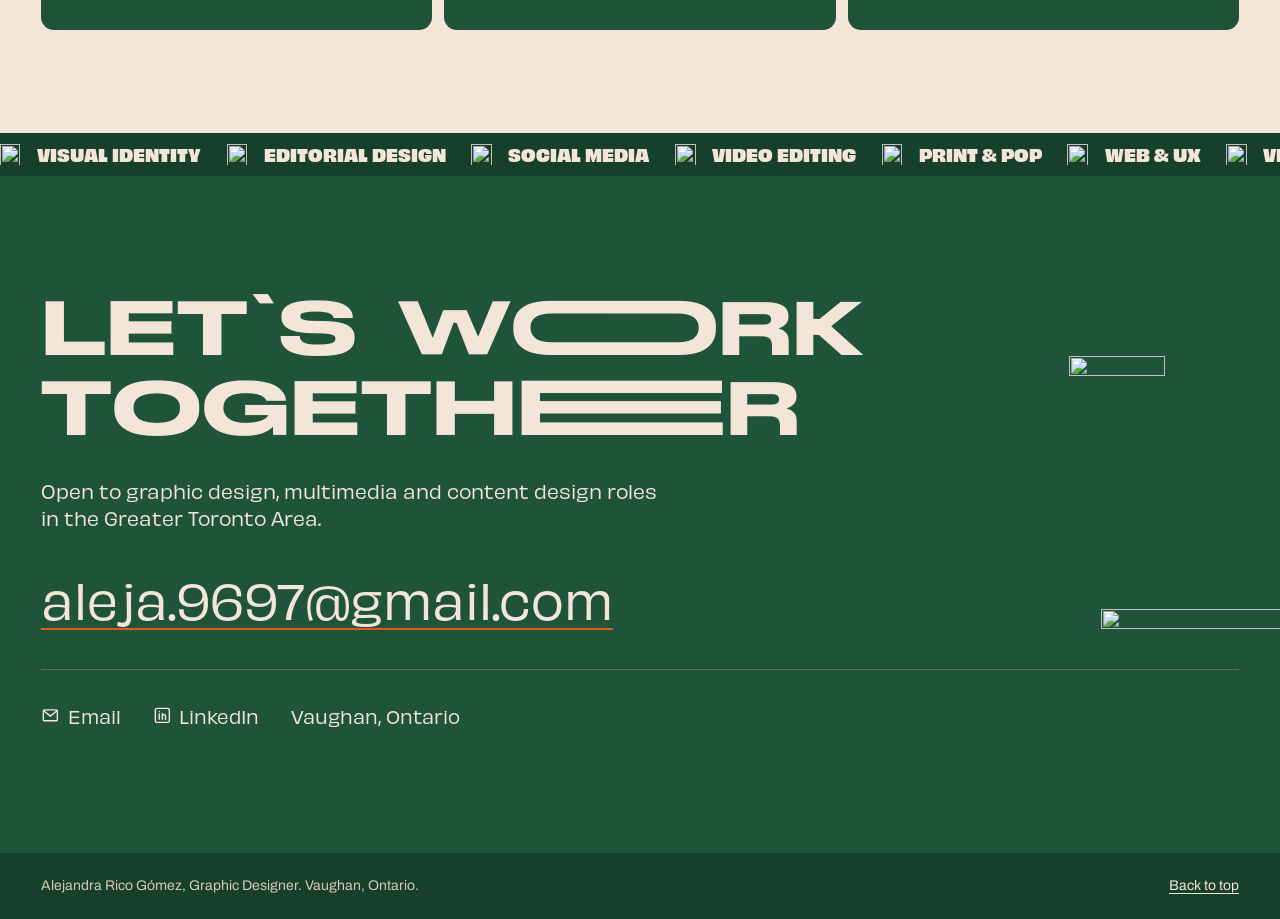
==== commit 2d24fd94: "Add CV download button to homepage About" ====
--- a/site/index.html
+++ b/site/index.html
@@ -187,7 +187,10 @@
     <div class="about-body">
       <h2 id="about-title" class="section-title about-drawn-title"><span>ABOOUT</span><svg class="about-underline" viewBox="0 0 300 20" preserveAspectRatio="none" aria-hidden="true" focusable="false"><path d="M4 12 C 41 3, 71 17, 105 10 S 168 6, 198 10 S 259 15, 296 7" pathLength="100" /></svg></h2>
       <p class="lede">I am an advertising professional and graphic designer from Cali, Colombia. For five years I designed for public, institutional and political communication: books and newspapers, brand identities, social campaigns, video and print for the street.</p>
-      <a class="about-cta" href="about/">Get to know me <span aria-hidden="true">↗</span></a>
+      <div class="about-actions">
+        <a class="about-cta" href="about/">Get to know me <span aria-hidden="true">↗</span></a>
+        <a class="about-cta" href="assets/Alejandra_Rico_CV.pdf" download>DOWNLOAD CV <span aria-hidden="true">↓</span></a>
+      </div>
     </div>
   </div>
 </section>
--- a/site/assets/styles.css
+++ b/site/assets/styles.css
@@ -1451,6 +1451,14 @@
 .about-teaser .about-body { gap: clamp(1.2rem, 2vw, 2rem); }
 .about-teaser .section-title { font-size: clamp(3rem, 8vw, 7rem); line-height: 1; }
 .about-teaser .lede { font-size: clamp(1.1rem, 1.6vw, 1.4rem); line-height: 1.6; }
+.about-teaser .about-actions {
+  display: flex;
+  flex-wrap: wrap;
+  align-items: center;
+  gap: .75rem 1rem;
+  margin-top: .5rem;
+}
+.about-teaser .about-actions .about-cta { margin-top: 0; }
 .about-cta {
   display: inline-flex; align-items: center; justify-content: space-between;
   gap: 1.5rem; width: fit-content; padding: 0.9rem 1.25rem;
@@ -1620,52 +1628,56 @@
 }
 .services-grid {
   display: grid;
-  grid-template-columns: repeat(3, minmax(0,1fr));
-  gap: clamp(1rem, 2vw, 1.75rem);
+  grid-template-columns: minmax(0, 1fr);
+  grid-auto-rows: 1fr;
+  gap: 12px;
 }
 .service-card {
   min-width: 0;
-  min-height: clamp(320px, 29vw, 390px);
   display: flex;
   flex-direction: column;
   align-items: flex-start;
+  gap: 12px;
   border-radius: 17px;
-  padding: clamp(1.35rem, 2vw, 2rem);
-  color: #1F543B;
-  background: #F3E5D7;
+  padding: clamp(16px, 1.4vw, 24px);
+  background: #1F543B;
+  color: #F3E5D7;
   transition: transform .32s ease, box-shadow .32s ease;
 }
-.service-card--1, .service-card--4 { background: #F4A23A; }
-.service-card--2 { background: #EED9BD; }
-.service-card--3 { background: #F5B66A; }
-.service-card--5 { background: #F8E7D1; }
 .service-number {
   font-family: 'Obviously', sans-serif;
   font-weight: 400;
   font-size: .88rem;
 }
 .service-art {
-  width: clamp(64px, 7vw, 92px);
-  height: clamp(64px, 7vw, 92px);
-  margin-block: clamp(1.4rem, 3vw, 2.6rem);
+  width: clamp(48px, 3.6vw, 62px);
+  height: clamp(48px, 3.6vw, 62px);
   transform: rotate(-5deg);
   flex: none;
 }
 .service-card:nth-child(even) .service-art { transform: rotate(5deg); }
-.service-content { margin-top: auto; }
+.service-art-file {
+  display: block;
+  object-fit: contain;
+  transform: none;
+}
+.service-content {
+  min-width: 0;
+  overflow-wrap: anywhere;
+}
 .service-name {
-  margin-bottom: .85rem;
+  margin-bottom: .5rem;
   font-family: 'Obviously', sans-serif;
   font-weight: 900;
-  font-size: clamp(1.25rem, 1.8vw, 1.75rem);
+  font-size: clamp(1.05rem, 1.15vw, 1.3rem);
   line-height: 1.18;
 }
 .service-description {
   max-width: 40ch;
   font-family: 'Obviously', sans-serif;
   font-weight: 400;
-  font-size: clamp(.93rem, 1.12vw, 1.08rem);
-  line-height: 1.52;
+  font-size: clamp(.85rem, .9vw, 1rem);
+  line-height: 1.45;
 }
 @media (hover: hover) and (prefers-reduced-motion: no-preference) {
   .service-card:hover {
@@ -1673,74 +1685,19 @@
     box-shadow: 0 13px 25px rgba(0,0,0,.18);
   }
 }
-@media (max-width: 1024px) {
-  .services-grid { grid-template-columns: repeat(2,minmax(0,1fr)); }
-  .service-card { min-height: 320px; }
-}
-@media (max-width: 640px) {
-  .services-grid { grid-template-columns: 1fr; }
-  .service-card { min-height: 270px; }
-  .service-art { margin-block: 1rem; }
-}
 @media (prefers-reduced-motion: reduce) {
   .service-card { transition: none; }
 }
-
-/* WHAT I DO - compact desktop services layout */
+@media (min-width: 641px) {
+  .services-grid { grid-template-columns: repeat(3, minmax(0, 1fr)); }
+}
 @media (min-width: 1280px) {
-  .services-section .wrap {
-    max-width: 1760px;
-  }
-  .services-grid {
-    grid-template-columns: repeat(5, minmax(0, 1fr));
-    gap: clamp(10px, 1.1vw, 18px);
-  }
-  .service-card {
-    min-height: 305px;
-    padding: clamp(12px, 1.15vw, 19px);
-    border-radius: 13px;
-  }
-  .service-art {
-    width: clamp(46px, 3.8vw, 66px);
-    height: clamp(46px, 3.8vw, 66px);
-    margin-block: clamp(10px, 1.2vw, 22px);
-  }
-  .service-name {
-    font-size: clamp(1.02rem, 1.12vw, 1.35rem);
-    margin-bottom: .55rem;
-  }
-  .service-description {
-    font-size: clamp(.79rem, .79vw, .97rem);
-    line-height: 1.45;
-  }
+  .services-section .wrap { max-width: 1760px; }
+  .service-card { border-radius: 13px; }
   .services-heading { margin-bottom: clamp(1.5rem, 3vw, 2.75rem); }
 }
-@media (min-width: 1025px) and (max-width: 1279px) {
-  .services-grid { grid-template-columns: repeat(3, minmax(0, 1fr)); }
-  .service-card { min-height: 295px; }
-}
-@media (min-width: 641px) and (max-width: 1024px) {
-  .services-grid { grid-template-columns: repeat(3, minmax(0, 1fr)); }
-  .service-card { min-height: 300px; padding: 1.1rem; }
-  .service-art { width: 58px; height: 58px; margin-block: .9rem; }
-  .service-name { font-size: 1.2rem; }
-  .service-description { font-size: .9rem; }
-}
-@media (max-width: 640px) {
-  .services-grid { grid-template-columns: repeat(2, minmax(0,1fr)); gap: .75rem; }
-  .service-card { min-height: 285px; padding: 1rem; }
-  .service-art { width: 52px; height: 52px; margin-block: .9rem; }
-  .service-name { font-size: 1.05rem; }
-  .service-description { font-size: .82rem; }
-}
-@media (max-width: 390px) {
-  .services-grid { grid-template-columns: 1fr; }
-  .service-card { min-height: 245px; }
-}
-.service-art-file {
-  display: block;
-  object-fit: contain;
-  transform: none;
+@media (min-width: 1440px) {
+  .services-grid { grid-template-columns: repeat(6, minmax(0, 1fr)); }
 }
 
 /* WHAT I DO - cream background, forest-green cards, Stretch Pro title */
@@ -1762,22 +1719,6 @@
   font-size: clamp(2rem, 5vw, 5rem);
   color: #1F543B;
 }
-.service-card,
-.service-card--1,
-.service-card--2,
-.service-card--3,
-.service-card--4,
-.service-card--5 {
-  background: #1F543B;
-  color: #F3E5D7;
-}
-.service-number,
-.service-name,
-.service-description,
-.service-art {
-  color: #F3E5D7;
-}
-
 /* ABOUT teaser heading: Stretch Pro, aligned with Selected Work */
 .about-teaser .about-drawn-title {
   font-family: 'Stretch Pro', sans-serif;
@@ -3318,120 +3259,23 @@
   }
 }
 
-/* Mobile services: editorial, vertically stacked, colorful feature cards. */
+/* Mobile services heading and section spacing. */
 @media (max-width: 760px) {
   .services-section {
     background: #1F543B;
     color: #F3E5D7;
     padding-block: clamp(3.2rem, 9vw, 4.75rem);
   }
-  .services-section .services-heading {
+  :where(.is-home) .services-section .services-heading {
     border-top-color: rgba(243, 229, 215, .5);
     margin-bottom: clamp(1.75rem, 5vw, 2.5rem);
   }
-  .services-section .services-eyebrow,
+  :where(.is-home) .services-section .services-eyebrow,
   .services-section #services-title {
     color: #F3E5D7;
   }
   .services-section #services-title .about-underline path {
     stroke: #F3E5D7;
-  }
-  .services-section .services-grid {
-    grid-template-columns: minmax(0, 1fr);
-    gap: clamp(14px, 3vw, 22px);
-  }
-  .services-section .service-card {
-    display: flex;
-    flex-direction: column;
-    align-items: flex-start;
-    min-width: 0;
-    min-height: clamp(335px, 103vw, 440px);
-    padding: clamp(24px, 5.4vw, 38px);
-    border-radius: 20px;
-    color: #281B16;
-    background: #FFAD19;
-  }
-  .services-section .service-card--1 { background: #54281F; color: #F3E5D7; }
-  .services-section .service-card--2 { background: #FFF45A; color: #281B16; }
-  .services-section .service-card--3 { background: #B8F3DA; color: #1F543B; }
-  .services-section .service-card--4 { background: #F3E5D7; color: #1F543B; }
-  .services-section .service-card--5 { background: #1AAA71; color: #122E21; }
-  .services-section .service-number,
-  .services-section .service-name,
-  .services-section .service-description,
-  .services-section .service-art {
-    color: inherit;
-  }
-  .services-section .service-number {
-    font-size: clamp(.9rem, 3.6vw, 1.05rem);
-  }
-  .services-section .service-art {
-    width: clamp(80px, 19vw, 112px);
-    height: clamp(80px, 19vw, 112px);
-    margin-block: clamp(30px, 8vw, 48px);
-  }
-  .services-section .service-content {
-    width: 100%;
-    margin-top: auto;
-  }
-  .services-section .service-name {
-    font-size: clamp(1.6rem, 5.9vw, 2.05rem);
-    line-height: 1.16;
-    margin-bottom: clamp(15px, 3vw, 22px);
-  }
-  .services-section .service-description {
-    max-width: 36ch;
-    font-size: clamp(1rem, 4vw, 1.2rem);
-    line-height: 1.48;
-  }
-}
-
-/* Refined mobile services palette: forest green remains the anchor.
-   Secondary colors are vivid and energetic, with accessible foreground contrast. */
-@media (max-width: 760px) {
-  .services-section .services-grid {
-    gap: 13px;
-  }
-  .services-section .service-card {
-    min-height: 265px;
-    height: auto;
-    padding: clamp(19px, 4.5vw, 26px);
-    border-radius: 17px;
-    background: #FF8000;
-    color: #1F2F23;
-  }
-  .services-section .service-card--1 {
-    background: #FF7966;
-    color: #27201C;
-  }
-  .services-section .service-card--2 {
-    background: #8BDA69;
-    color: #173D2B;
-  }
-  .services-section .service-card--3 {
-    background: #FFD447;
-    color: #27201C;
-  }
-  .services-section .service-card--4 {
-    background: #A52D60;
-    color: #FFFFFF;
-  }
-  .services-section .service-card--5 {
-    background: #36D9A1;
-    color: #173D2B;
-  }
-  .services-section .service-art {
-    width: clamp(56px, 14vw, 72px);
-    height: clamp(56px, 14vw, 72px);
-    margin-block: 16px 20px;
-  }
-  .services-section .service-name {
-    font-size: clamp(1.35rem, 5.15vw, 1.8rem);
-    margin-bottom: 10px;
-  }
-  .services-section .service-description {
-    font-size: clamp(.94rem, 3.55vw, 1.08rem);
-    line-height: 1.42;
   }
 }
 
@@ -3562,7 +3406,7 @@
   background: var(--tool-brand-color, #1F543B);
 }
 
-/* Mobile WHATT I DOO: cream canvas, vivid cards, clearer custom service artwork. */
+/* Mobile WHATT I DOO: cream canvas and outlined service icons. */
 @media (max-width: 760px) {
   .services-section {
     background: #F3E5D7;
@@ -4040,92 +3884,8 @@
 }
 
 
-/* Compact mobile WHAT I DO: forest-green outlines, cream background and
-   minimal line-art icons. Scoped to mobile; desktop remains unchanged. */
-@media (max-width:760px){
-  .services-section .services-grid{
-    grid-template-columns:minmax(0,1fr) !important;
-    gap:12px;
-  }
-  .services-section .service-card,
-  .services-section .service-card--0,
-  .services-section .service-card--1,
-  .services-section .service-card--2,
-  .services-section .service-card--3,
-  .services-section .service-card--4,
-  .services-section .service-card--5{
-    position:relative;
-    display:flex;
-    flex-direction:row;
-    align-items:center;
-    gap:16px;
-    width:100%;
-    height:auto;
-    min-height:126px !important;
-    padding:21px 20px;
-    border:1.5px solid #1F543B;
-    border-radius:16px;
-    background:transparent !important;
-    color:#1F543B !important;
-    box-shadow:none;
-  }
-  .services-section .service-card::before{
-    content:"";
-    display:block;
-    width:70px;
-    height:70px;
-    flex:0 0 70px;
-    background-repeat:no-repeat;
-    background-position:center;
-    background-size:contain;
-  }
-  .services-section .service-art,
-  .services-section .service-art-file{
-    display:none !important;
-  }
-  .services-section .service-number{
-    position:absolute;
-    top:12px;
-    right:16px;
-    margin:0;
-    font-size:.72rem;
-    color:#1F543B !important;
-    opacity:.72;
-  }
-  .services-section .service-content{
-    flex:1;
-    min-width:0;
-    margin-top:0;
-    padding-right:12px;
-  }
-  .services-section .service-name{
-    margin:0 0 .35rem;
-    font-family:'Obviously',sans-serif;
-    font-size:clamp(1rem,4.3vw,1.23rem);
-    font-weight:900;
-    line-height:1.17;
-    color:#1F543B !important;
-  }
-  .services-section .service-description{
-    margin:0;
-    max-width:none;
-    font-size:clamp(.82rem,3.45vw,.97rem);
-    line-height:1.4;
-    color:#1F543B !important;
-  }
-  .services-section .service-card--0::before{background-image:url("data:image/svg+xml,%3Csvg%20xmlns%3D%22http%3A%2F%2Fwww.w3.org%2F2000%2Fsvg%22%20viewBox%3D%220%200%2064%2064%22%20fill%3D%22none%22%20stroke%3D%22%231F543B%22%20stroke-width%3D%222%22%20stroke-linecap%3D%22round%22%20stroke-linejoin%3D%22round%22%3E%3Ccircle%20cx%3D%2232%22%20cy%3D%2232%22%20r%3D%2229%22%2F%3E%3Cg%20transform%3D%22translate(19%2019)%22%3E%3Cpath%20d%3D%22m3%2021%203-7%2010-10%206%206-10%2010-7%203-2-2Z%22%2F%3E%3Cpath%20d%3D%22m14%206%206%206M3%2021l5-2%22%2F%3E%3C%2Fg%3E%3C%2Fsvg%3E");}
-.services-section .service-card--1::before{background-image:url("data:image/svg+xml,%3Csvg%20xmlns%3D%22http%3A%2F%2Fwww.w3.org%2F2000%2Fsvg%22%20viewBox%3D%220%200%2064%2064%22%20fill%3D%22none%22%20stroke%3D%22%231F543B%22%20stroke-width%3D%222%22%20stroke-linecap%3D%22round%22%20stroke-linejoin%3D%22round%22%3E%3Ccircle%20cx%3D%2232%22%20cy%3D%2232%22%20r%3D%2229%22%2F%3E%3Cg%20transform%3D%22translate(19%2019)%22%3E%3Cpath%20d%3D%22M12%206c-3-2-6-2-10-1v15c4-1%207-1%2010%201%203-2%206-2%2010-1V5c-4-1-7-1-10%201Z%22%2F%3E%3Cpath%20d%3D%22M12%206v15M5%209l4%201M15%2010l4-1%22%2F%3E%3C%2Fg%3E%3C%2Fsvg%3E");}
-.services-section .service-card--2::before{background-image:url("data:image/svg+xml,%3Csvg%20xmlns%3D%22http%3A%2F%2Fwww.w3.org%2F2000%2Fsvg%22%20viewBox%3D%220%200%2064%2064%22%20fill%3D%22none%22%20stroke%3D%22%231F543B%22%20stroke-width%3D%222%22%20stroke-linecap%3D%22round%22%20stroke-linejoin%3D%22round%22%3E%3Ccircle%20cx%3D%2232%22%20cy%3D%2232%22%20r%3D%2229%22%2F%3E%3Cg%20transform%3D%22translate(19%2019)%22%3E%3Crect%20x%3D%225%22%20y%3D%221.5%22%20width%3D%2214%22%20height%3D%2223%22%20rx%3D%223%22%2F%3E%3Cpath%20d%3D%22M9%205h6%22%2F%3E%3Cpath%20d%3D%22M12%2011c-3-3-6%201%200%205%206-4%203-8%200-5Z%22%2F%3E%3C%2Fg%3E%3C%2Fsvg%3E");}
-.services-section .service-card--3::before{background-image:url("data:image/svg+xml,%3Csvg%20xmlns%3D%22http%3A%2F%2Fwww.w3.org%2F2000%2Fsvg%22%20viewBox%3D%220%200%2064%2064%22%20fill%3D%22none%22%20stroke%3D%22%231F543B%22%20stroke-width%3D%222%22%20stroke-linecap%3D%22round%22%20stroke-linejoin%3D%22round%22%3E%3Ccircle%20cx%3D%2232%22%20cy%3D%2232%22%20r%3D%2229%22%2F%3E%3Cg%20transform%3D%22translate(19%2019)%22%3E%3Cpath%20d%3D%22M3%209h19v14H3zM3%209%201%204%2019%201l2%205L3%209ZM7%204l3%205M14%203l3%205M10%2013l6%203-6%203Z%22%2F%3E%3C%2Fg%3E%3C%2Fsvg%3E");}
-.services-section .service-card--4::before{background-image:url("data:image/svg+xml,%3Csvg%20xmlns%3D%22http%3A%2F%2Fwww.w3.org%2F2000%2Fsvg%22%20viewBox%3D%220%200%2064%2064%22%20fill%3D%22none%22%20stroke%3D%22%231F543B%22%20stroke-width%3D%222%22%20stroke-linecap%3D%22round%22%20stroke-linejoin%3D%22round%22%3E%3Ccircle%20cx%3D%2232%22%20cy%3D%2232%22%20r%3D%2229%22%2F%3E%3Cg%20transform%3D%22translate(19%2019)%22%3E%3Cpath%20d%3D%22M5%203h14v19H5zM2%206h3M8%208h8M8%2012h8M8%2016h5M19%209h3v15H8v-2%22%2F%3E%3C%2Fg%3E%3C%2Fsvg%3E");}
-.services-section .service-card--5::before{background-image:url("data:image/svg+xml,%3Csvg%20xmlns%3D%22http%3A%2F%2Fwww.w3.org%2F2000%2Fsvg%22%20viewBox%3D%220%200%2064%2064%22%20fill%3D%22none%22%20stroke%3D%22%231F543B%22%20stroke-width%3D%222%22%20stroke-linecap%3D%22round%22%20stroke-linejoin%3D%22round%22%3E%3Ccircle%20cx%3D%2232%22%20cy%3D%2232%22%20r%3D%2229%22%2F%3E%3Cg%20transform%3D%22translate(19%2019)%22%3E%3Crect%20x%3D%222%22%20y%3D%223%22%20width%3D%2222%22%20height%3D%2217%22%20rx%3D%222%22%2F%3E%3Cpath%20d%3D%22M2%208h22M7%2024h12M13%2020v4M6%205.5h1M10%205.5h1%22%2F%3E%3Cpath%20d%3D%22m16%2011%205%205-3-.5-1%203-2-7Z%22%2F%3E%3C%2Fg%3E%3C%2Fsvg%3E");}
-}
-@media(max-width:360px){
-  .services-section .service-card{gap:11px;padding:19px 15px}
-  .services-section .service-card::before{width:58px;height:58px;flex-basis:58px}
-}
-@media (hover:hover) and (max-width:760px) and (prefers-reduced-motion:no-preference){
-  .services-section .service-card:hover{transform:translateY(-2px)}
+@media (hover: hover) and (max-width: 760px) and (prefers-reduced-motion: no-preference) {
+  .is-home .services-section .service-card:hover { transform: translateY(-2px); }
 }
 
 /* Shared project-page opening transition.
